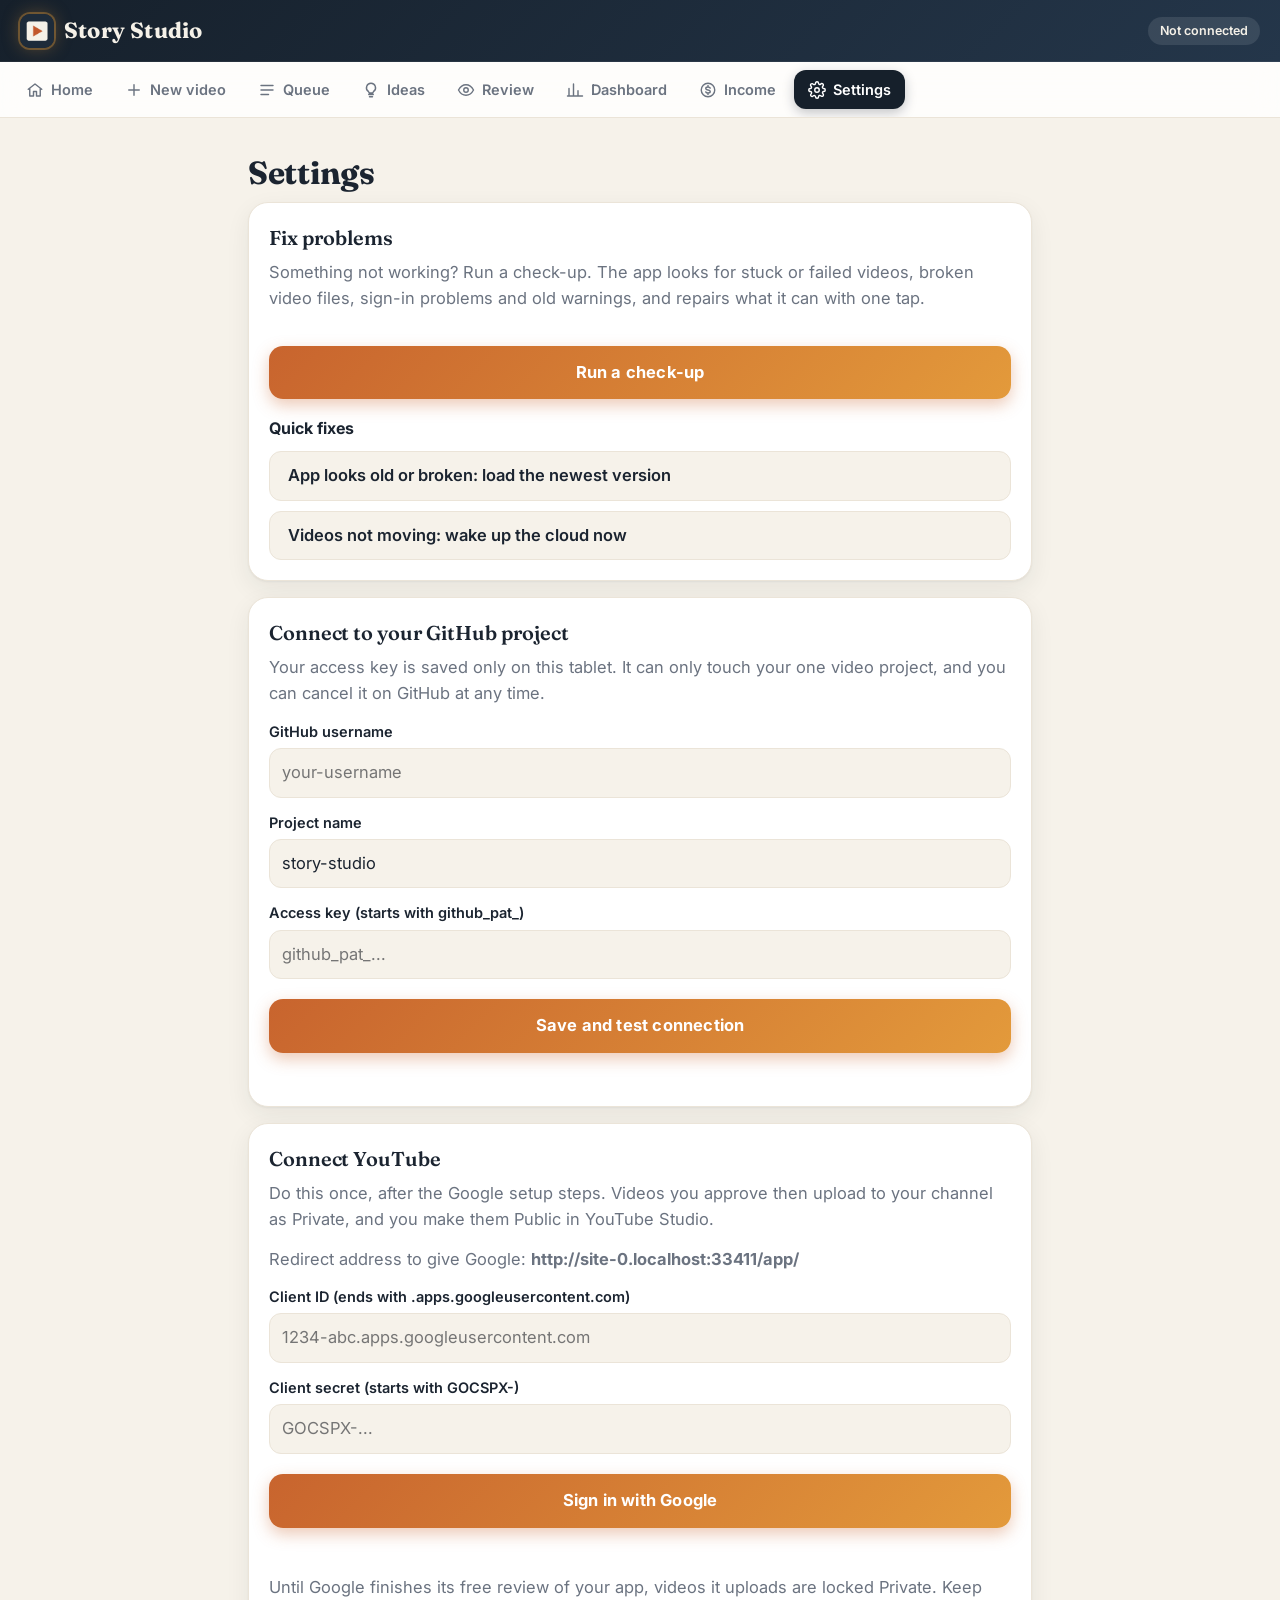
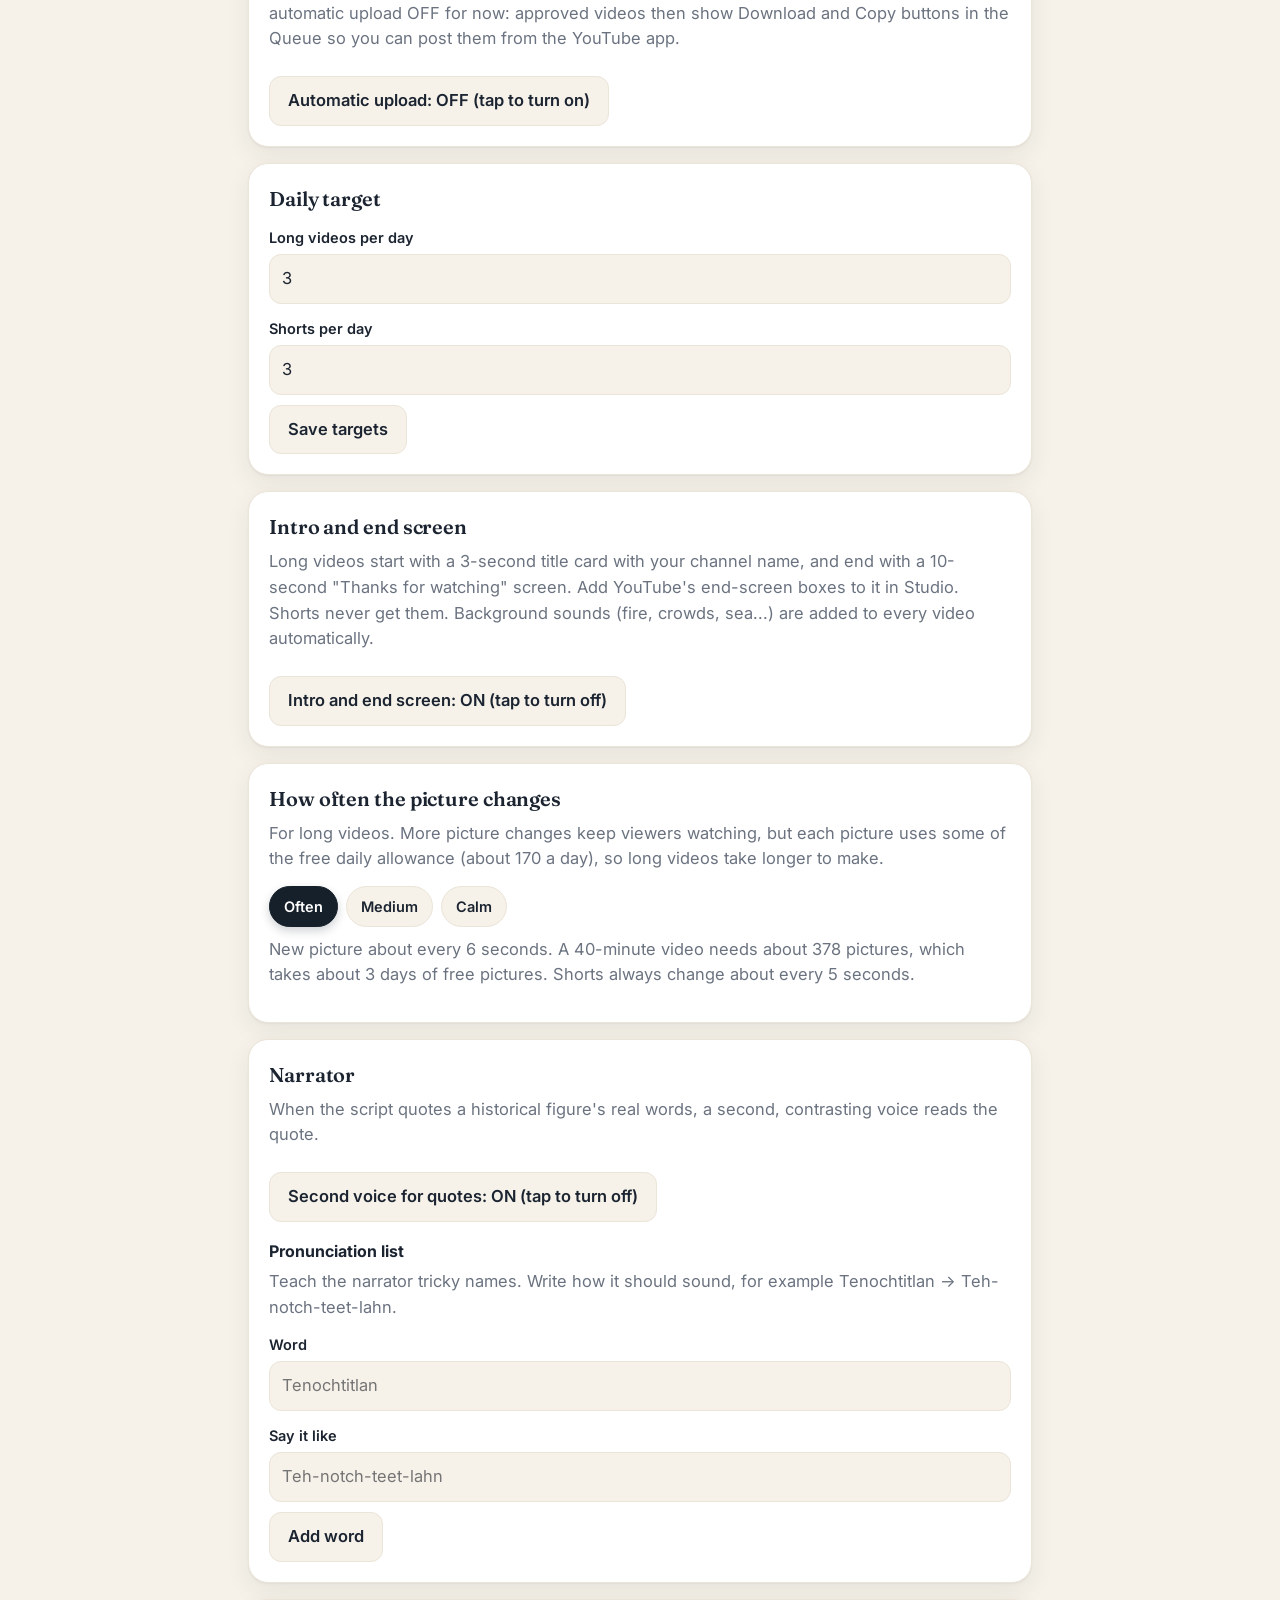
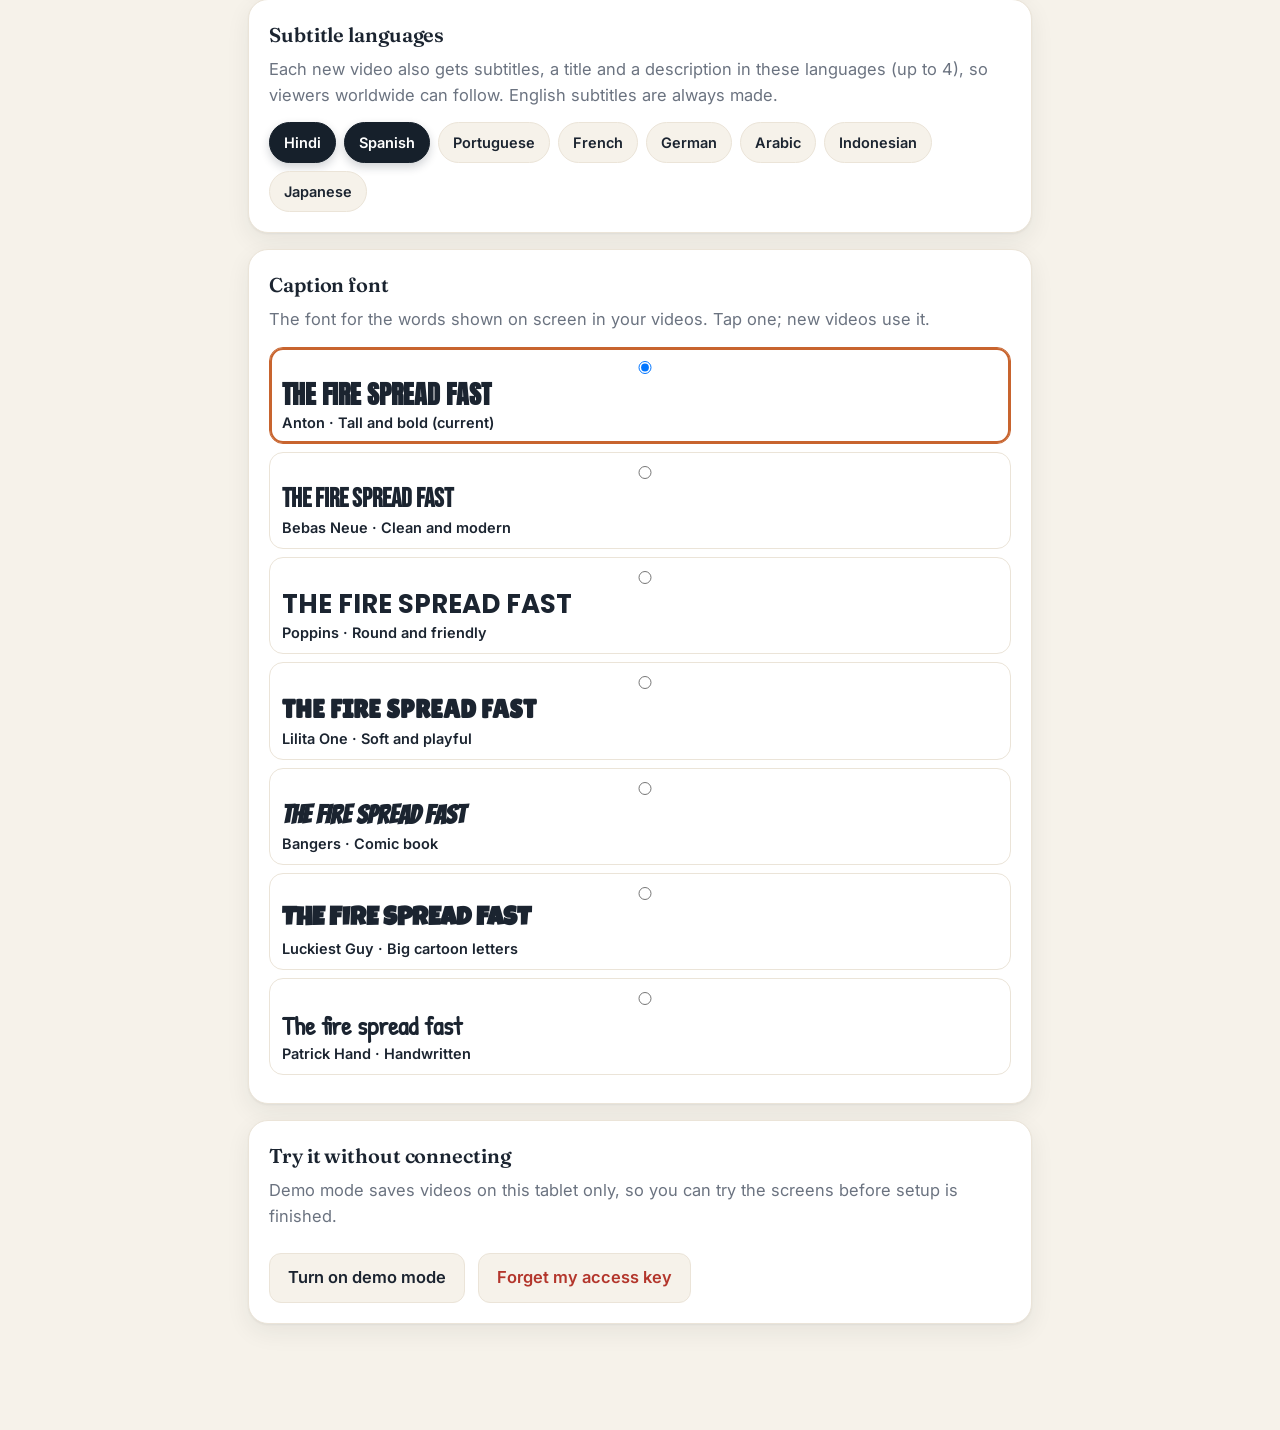
==== app/index.html @ a2a5e228 "Change the picture more often in long videos (about every 6 s by default) Co-Authored-By: Claude Opu" ====
<!doctype html>
<html lang="en">
<head>
<meta charset="utf-8">
<meta name="viewport" content="width=device-width, initial-scale=1, viewport-fit=cover">
<meta name="theme-color" content="#16202b">
<title>Story Studio</title>
<link rel="manifest" href="manifest.json">
<link rel="icon" href="icons/icon-192.png">
<link rel="apple-touch-icon" href="icons/icon-192.png">
<link rel="stylesheet" href="https://fonts.googleapis.com/css2?family=Fraunces:opsz,wght@9..144,600;9..144,700&family=Inter:wght@400;500;600;700&family=Anton&family=Bebas+Neue&family=Poppins:wght@700&family=Lilita+One&family=Bangers&family=Luckiest+Guy&family=Patrick+Hand&display=swap">
<link rel="stylesheet" href="styles.css">
</head>
<body>
<header class="top">
  <div class="brand"><img src="icons/icon-192.png" alt=""><span>Story Studio</span></div>
  <span id="conn" class="pill off">Not connected</span>
</header>

<nav class="tabs" id="tabs">
  <button data-tab="home" class="on"><svg viewBox="0 0 24 24" aria-hidden="true"><path d="M3 11l9-7 9 7M5 10v10h5v-6h4v6h5V10"/></svg><span>Home</span></button>
  <button data-tab="create"><svg viewBox="0 0 24 24" aria-hidden="true"><path d="M12 5v14M5 12h14"/></svg><span>New video</span></button>
  <button data-tab="queue"><svg viewBox="0 0 24 24" aria-hidden="true"><path d="M4 6h16M4 12h16M4 18h10"/></svg><span>Queue</span></button>
  <button data-tab="ideas"><svg viewBox="0 0 24 24" aria-hidden="true"><path d="M9 18h6M10 21h4M12 3a6 6 0 0 0-3.5 10.9c.6.5 1 1.2 1 2.1h5c0-.9.4-1.6 1-2.1A6 6 0 0 0 12 3z"/></svg><span>Ideas</span></button>
  <button data-tab="review"><svg viewBox="0 0 24 24" aria-hidden="true"><path d="M2 12s3.6-7 10-7 10 7 10 7-3.6 7-10 7S2 12 2 12z"/><circle cx="12" cy="12" r="3"/></svg><span>Review</span></button>
  <button data-tab="stats"><svg viewBox="0 0 24 24" aria-hidden="true"><path d="M4 20V10M10 20V4M16 20v-7M22 20H2"/></svg><span>Dashboard</span></button>
  <button data-tab="money"><svg viewBox="0 0 24 24" aria-hidden="true"><circle cx="12" cy="12" r="9"/><path d="M15 9.5c-.5-1-1.6-1.5-3-1.5-1.7 0-3 .8-3 2s1.3 1.7 3 2 3 .8 3 2-1.3 2-3 2c-1.4 0-2.5-.5-3-1.5M12 6v2M12 16v2"/></svg><span>Income</span></button>
  <button data-tab="settings"><svg viewBox="0 0 24 24" aria-hidden="true"><circle cx="12" cy="12" r="3"/><path d="M19.4 15a1.7 1.7 0 0 0 .3 1.8l.1.1a2 2 0 1 1-2.8 2.8l-.1-.1a1.7 1.7 0 0 0-1.8-.3 1.7 1.7 0 0 0-1 1.5V21a2 2 0 1 1-4 0v-.1a1.7 1.7 0 0 0-1.1-1.5 1.7 1.7 0 0 0-1.8.3l-.1.1a2 2 0 1 1-2.8-2.8l.1-.1a1.7 1.7 0 0 0 .3-1.8 1.7 1.7 0 0 0-1.5-1H3a2 2 0 1 1 0-4h.1a1.7 1.7 0 0 0 1.5-1.1 1.7 1.7 0 0 0-.3-1.8l-.1-.1a2 2 0 1 1 2.8-2.8l.1.1a1.7 1.7 0 0 0 1.8.3H9a1.7 1.7 0 0 0 1-1.5V3a2 2 0 1 1 4 0v.1a1.7 1.7 0 0 0 1 1.5 1.7 1.7 0 0 0 1.8-.3l.1-.1a2 2 0 1 1 2.8 2.8l-.1.1a1.7 1.7 0 0 0-.3 1.8V9a1.7 1.7 0 0 0 1.5 1H21a2 2 0 1 1 0 4h-.1a1.7 1.7 0 0 0-1.5 1z"/></svg><span>Settings</span></button>
</nav>

<main>
  <!-- NEW VIDEO -->
  <!-- HOME -->
  <section id="tab-home" class="tab on"><div id="homeView"></div></section>

  <section id="tab-create" class="tab">
    <h1>Plan a new video</h1>
    <div class="seg modeSeg" id="modeSeg">
      <button type="button" data-v="one" class="on">One video</button>
      <button type="button" data-v="week">Plan the week</button>
    </div>
    <div id="weekPlan" hidden>
      <p class="hint">Fill in topics for the coming days. Each video starts the day before its date, so it is ready on the day. Empty boxes are skipped.</p>
      <div class="card">
        <label>Long video length</label>
        <div class="chips" id="wkLen"></div>
        <p class="hint" style="margin-top:10px">Free pictures allow about 170 pictures a day. With pictures changing often, a 40-minute video takes about 2 to 3 days and a 10-minute one about half a day. Extra videos wait their turn.</p>
        <button type="button" id="wkFill">Fill empty boxes with ideas</button>
      </div>
      <div id="wkDays"></div>
      <button class="primary" type="button" id="wkSave">Save the week's plan</button>
      <p id="wkMsg" class="msg"></p>
      <datalist id="ideaTopics"></datalist>
    </div>
    <div id="onePlan">
    <p class="hint">Fill this in and tap <b>Start making it</b>. The cloud makes the video while you do other things.</p>
    <div class="card studio">
      <div class="pvwrap"><div id="pv" class="pv short" role="button" tabindex="0" aria-label="Preview. Tap to try another caption font">
        <div class="pvsun"></div><div class="pvhills"></div><div class="pvcap" id="pvCap"></div><div class="pvbadge" id="pvBadge"></div></div>
        <div class="meta" id="pvFont" style="text-align:center;margin-top:6px"></div></div>
      <div class="pvside">
        <h2>Live preview</h2>
        <p class="hint">Type a topic and see it in your caption font. Tap the picture to try another font.</p>
        <button type="button" id="diceBtn" class="dice"><svg viewBox="0 0 24 24" aria-hidden="true"><rect x="3" y="3" width="18" height="18" rx="4"/><circle cx="8" cy="8" r="1.4"/><circle cx="16" cy="8" r="1.4"/><circle cx="12" cy="12" r="1.4"/><circle cx="8" cy="16" r="1.4"/><circle cx="16" cy="16" r="1.4"/></svg>Surprise me</button>
        <div id="budget" class="budget"></div>
      </div>
    </div>
    <div class="presets"><span class="plabel">Presets</span><div class="chips" id="presetChips"></div></div>
    <form id="jobForm" class="card">
      <label>Format</label>
      <div class="seg" id="formatSeg">
        <button type="button" data-v="short" class="on">Short (vertical, up to 60s)</button>
        <button type="button" data-v="long">Long video (wide)</button>
      </div>

      <div id="kindBox">
      <label>Kind of Short</label>
      <div class="seg" id="kindSeg">
        <button type="button" data-v="story" class="on">Story</button>
        <button type="button" data-v="quiz">Quiz (viewers guess)</button>
      </div>
      </div>

      <label for="length">Length</label>
      <select id="length"></select>

      <label for="topic">Topic <span class="req">required</span></label>
      <input id="topic" required placeholder="e.g. The night the Library of Alexandria burned">

      <label for="theme">Theme or angle</label>
      <input id="theme" placeholder="e.g. mystery, forgotten hero, what if, turning point">

      <label for="tone">Tone</label>
      <select id="tone">
        <option>Fun and witty</option>
        <option>Curious and warm</option>
        <option>Dramatic and suspenseful</option>
        <option>Light and funny</option>
        <option>Calm and reflective</option>
        <option>Epic and inspiring</option>
      </select>

      <label for="audience">Target audience</label>
      <select id="audience">
        <option>General global audience</option>
        <option>Students (13 to 18)</option>
        <option>History fans who know the basics</option>
        <option>Curious adults new to history</option>
      </select>

      <label for="voice">Narrator voice</label>
      <select id="voice">
        <option value="en-US-male">Male, American</option>
        <option value="en-GB-male">Male, British</option>
        <option value="en-IN-male">Male, Indian English (experimental)</option>
      </select>

      <label for="series">Series <span class="req">optional</span></label>
      <input id="series" list="seriesList" placeholder="e.g. Fallen Empires (videos in a series link to each other)">
      <datalist id="seriesList"></datalist>
      <p class="hint" id="seriesHint" style="margin-top:6px"></p>
      <label for="notes">Extra notes</label>
      <textarea id="notes" rows="3" placeholder="Anything else: facts to include, things to avoid, a question to end on..."></textarea>

      <button class="primary" type="submit" id="submitBtn">Start making it</button>
      <button type="button" id="savePreset">Save these settings as a preset</button>
      <p id="formMsg" class="msg"></p>
    </form>
    </div>
  </section>

  <!-- QUEUE -->
  <section id="tab-queue" class="tab">
    <div class="row"><h1>Your queue</h1><button id="refreshQueue" class="ghost">Refresh</button></div>
    <div class="row qtop"><div class="seg qview" id="qView"><button type="button" data-v="list">List</button><button type="button" data-v="board">Board</button></div><span class="live"><i></i><span id="qLive">Live</span></span></div>
    <div id="dailyBar" class="daily"></div>
    <div id="qFilters" class="chips qf"></div>
    <div id="queueList"></div>
  </section>

  <!-- IDEAS -->
  <section id="tab-ideas" class="tab">
    <div class="row"><h1>Topic ideas</h1><button id="refreshIdeas" class="ghost">Refresh</button></div>
    <p class="hint">Fresh ideas arrive every morning, ranked by how likely viewers are to watch. Tap <b>Use this</b> to plan a video from one.</p>
    <div class="card">
      <label for="ideaFocus">Want ideas about something specific? (optional)</label>
      <input id="ideaFocus" placeholder="e.g. ancient India, inventions, the ocean, World War II">
      <button class="primary" id="askIdeas">Get fresh ideas</button>
      <p id="ideasMsg" class="msg"></p>
    </div>
    <div class="seg qview" id="ideaView" style="margin-bottom:14px"><button type="button" data-v="swipe">Swipe cards</button><button type="button" data-v="list">List</button></div>
    <div id="ideasList"></div>
  </section>

  <!-- SCRIPT VIEW -->
  <section id="tab-script" class="tab">
    <button id="backToQueue" class="ghost">&larr; Back to queue</button>
    <div id="scriptView"></div>
  </section>
  <!-- REVIEW -->
  <section id="tab-review" class="tab">
    <div class="row"><h1>Review</h1><button id="refreshReview" class="ghost">Refresh</button></div>
    <p class="hint">Finished videos wait here for you. Nothing goes to YouTube until you tap <b>Approve</b>.</p>
    <div id="reviewList"></div>
  </section>

  <!-- REVIEW ONE VIDEO -->
  <section id="tab-reviewone" class="tab">
    <button id="backToReview" class="ghost">&larr; Back to review list</button>
    <div id="reviewView"></div>
  </section>
  <section id="tab-stats" class="tab"><h1>Dashboard</h1><div id="statsView"><div class="card empty">Loading...</div></div></section>
  <section id="tab-money" class="tab"><h1>Income</h1>
    <div class="card">
      <h2>Money goals</h2>
      <p class="hint">Log the money you receive and watch the rings fill up. Saved only on this tablet, because your GitHub project is public.</p>
      <div class="rings" id="rings"></div>
      <div id="srcBar"></div>
      <h3 class="chartttl">I received money</h3>
      <div class="chips" id="mSrc"></div>
      <label for="mAmt">Amount in rupees</label>
      <input id="mAmt" type="number" inputmode="numeric" min="1" placeholder="500">
      <div class="chips" id="mQuick" style="margin-top:8px"><button type="button" class="cchip" data-a="100">₹100</button><button type="button" class="cchip" data-a="500">₹500</button><button type="button" class="cchip" data-a="1000">₹1,000</button><button type="button" class="cchip" data-a="5000">₹5,000</button></div>
      <label for="mNote">Note (optional)</label>
      <input id="mNote" placeholder="e.g. Amazon payout for October">
      <button class="primary" id="mAdd">Add to my earnings</button>
      <div id="mLog"></div>
      <details class="goals"><summary>Change my goals</summary>
        <label for="mGoalM">Monthly goal (₹)</label><input id="mGoalM" type="number" inputmode="numeric" min="1">
        <label for="mGoalB">Big goal (₹)</label><input id="mGoalB" type="number" inputmode="numeric" min="1">
        <button id="mGoalSave">Save goals</button></details>
    </div>
    <div class="card">
      <h2>Sponsor pitch email</h2>
      <p class="hint">Type a brand and the app writes a short, polite email with your latest numbers and media-kit link. You send it yourself from your email app.</p>
      <label for="spBrand">Brand name</label><input id="spBrand" placeholder="e.g. Penguin India">
      <label for="spWhy">Why they fit (optional)</label><input id="spWhy" placeholder="e.g. their history books for young readers">
      <button class="primary" id="spMake">Write the email</button>
      <textarea id="spText" rows="12" style="margin-top:12px" placeholder="Your email appears here. You can edit it."></textarea>
      <button id="spCopy">Copy email</button><a class="btnlink" id="spMail" href="#" hidden>Open in email app</a>
      <p id="spMsg" class="msg"></p>
    </div>
    <div class="card">
      <h2>Affiliate links</h2>
      <p class="hint">Links to products you trust (for example history books). Each new video gets up to 3 matching links in its description, with a short note saying they are affiliate links.</p>
      <div id="affList"></div>
      <label for="affName">Name shown in the description</label>
      <input id="affName" placeholder="Book: The Great Fire of London">
      <label for="affUrl">Link (starts with https://)</label>
      <input id="affUrl" autocomplete="off" autocapitalize="off" spellcheck="false" placeholder="https://amzn.to/...">
      <label for="affWords">Add to videos about (words, separated by commas)</label>
      <input id="affWords" placeholder="london, fire, 1666">
      <label class="check"><input type="checkbox" id="affAlways"> Add to every video</label>
      <button class="primary" id="affAdd">Add link</button>
      <p id="affMsg" class="msg"></p>
    </div>
    <div class="card">
      <h2>Media kit for sponsors</h2>
      <p class="hint">A one-page profile of your channel with your latest numbers, to send to brands. It updates itself every morning.</p>
      <label for="kitAbout">About your channel</label>
      <textarea id="kitAbout" rows="4" placeholder="Bars &amp; Brains tells the true stories behind history's biggest moments, in short, beautifully illustrated videos."></textarea>
      <label for="kitAudience">Who watches</label>
      <input id="kitAudience" placeholder="Curious learners, students and history fans worldwide">
      <label for="kitOffers">What you offer sponsors (one per line)</label>
      <textarea id="kitOffers" rows="4" placeholder="60-second sponsor mention in a long video&#10;Product link pinned in the description&#10;Dedicated Short"></textarea>
      <label for="kitRates">Rates (optional)</label>
      <input id="kitRates" placeholder="Rates on request">
      <label for="kitEmail">Business email</label>
      <input id="kitEmail" type="email" autocomplete="off" autocapitalize="off" placeholder="yourchannel.business@gmail.com">
      <p class="hint">Everything in this box is shown publicly on your media-kit page, including the email. A separate business email is safest.</p>
      <button class="primary" id="kitSave">Save media kit</button>
      <a class="btnlink" id="kitOpen" href="kit.html" target="_blank" rel="noopener">Open my media kit</a>
      <button id="kitCopy">Copy link</button>
      <p id="kitMsg" class="msg"></p>
    </div>
    <div class="card">
      <h2>Ways to earn</h2>
      <p><b>Affiliate programs (free to join):</b> Amazon Associates India (affiliate-program.amazon.in) works well for history books. You need 3 sales within 180 days of joining, or the account closes and you can join again later. Join only programs that never ask for a card. Tell me before you sign up and I'll walk you through it.</p>
      <p><b>Sponsors:</b> send brands your media kit link. When a video has a paid sponsor, tick <b>"Includes paid promotion"</b> in YouTube Studio for that video.</p>
      <p><b>Ads:</b> the Dashboard shows your progress to the Partner Program.</p>
    </div>
  </section>

  <!-- SETTINGS -->
  <section id="tab-settings" class="tab">
    <h1>Settings</h1>
    <div class="card" id="fixCard">
      <h2>Fix problems</h2>
      <p class="hint">Something not working? Run a check-up. The app looks for stuck or failed videos, broken video files, sign-in problems and old warnings, and repairs what it can with one tap.</p>
      <button class="primary" id="fixRun">Run a check-up</button>
      <div id="fixList"></div>
      <h3 class="chartttl" style="margin-top:18px">Quick fixes</h3>
      <button id="fixApp">App looks old or broken: load the newest version</button>
      <button id="fixNudge">Videos not moving: wake up the cloud now</button>
    </div>
    <div class="card">
      <h2>Connect to your GitHub project</h2>
      <p class="hint">Your access key is saved only on this tablet. It can only touch your one video project, and you can cancel it on GitHub at any time.</p>
      <label for="ghUser">GitHub username</label>
      <input id="ghUser" autocomplete="off" autocapitalize="off" spellcheck="false" placeholder="your-username">
      <label for="ghRepo">Project name</label>
      <input id="ghRepo" autocomplete="off" autocapitalize="off" spellcheck="false" value="story-studio">
      <label for="ghToken">Access key (starts with github_pat_)</label>
      <input id="ghToken" type="password" autocomplete="off" spellcheck="false" placeholder="github_pat_...">
      <button class="primary" id="saveConn">Save and test connection</button>
      <p id="connMsg" class="msg"></p>
    </div>
    <div class="card" id="ytCard">
      <h2>Connect YouTube</h2>
      <p class="hint">Do this once, after the Google setup steps. Videos you approve then upload to your channel as Private, and you make them Public in YouTube Studio.</p>
      <p class="hint">Redirect address to give Google: <b id="ytRedirect"></b></p>
      <label for="ytClientId">Client ID (ends with .apps.googleusercontent.com)</label>
      <input id="ytClientId" autocomplete="off" autocapitalize="off" spellcheck="false" placeholder="1234-abc.apps.googleusercontent.com">
      <label for="ytSecret">Client secret (starts with GOCSPX-)</label>
      <input id="ytSecret" type="password" autocomplete="off" spellcheck="false" placeholder="GOCSPX-...">
      <button class="primary" id="ytConnect">Sign in with Google</button>
      <p id="ytMsg" class="msg"></p>
      <p class="hint" style="margin-top:14px">Until Google finishes its free review of your app, videos it uploads are locked Private. Keep automatic upload OFF for now: approved videos then show Download and Copy buttons in the Queue so you can post them from the YouTube app.</p>
      <button id="ytAuto">Automatic upload: OFF</button>
    </div>
    <div class="card">
      <h2>Daily target</h2>
      <label for="tLong">Long videos per day</label>
      <input id="tLong" type="number" min="0" max="4" value="3">
      <label for="tShort">Shorts per day</label>
      <input id="tShort" type="number" min="0" max="8" value="3">
      <button id="saveTargets">Save targets</button>
    </div>
    <div class="card">
      <h2>Intro and end screen</h2>
      <p class="hint">Long videos start with a 3-second title card with your channel name, and end with a 10-second "Thanks for watching" screen. Add YouTube's end-screen boxes to it in Studio. Shorts never get them. Background sounds (fire, crowds, sea...) are added to every video automatically.</p>
      <button id="introBtn">Intro and end screen: ON</button>
    </div>
    <div class="card">
      <h2>How often the picture changes</h2>
      <p class="hint">For long videos. More picture changes keep viewers watching, but each picture uses some of the free daily allowance (about 170 a day), so long videos take longer to make.</p>
      <div class="chips" id="paceChips"></div>
      <p class="hint" id="paceNote" style="margin-top:10px"></p>
    </div>
    <div class="card">
      <h2>Narrator</h2>
      <p class="hint">When the script quotes a historical figure's real words, a second, contrasting voice reads the quote.</p>
      <button id="qvBtn">Second voice for quotes: ON</button>
      <h3 class="chartttl" style="margin-top:18px">Pronunciation list</h3>
      <p class="hint">Teach the narrator tricky names. Write how it should sound, for example Tenochtitlan → Teh-notch-teet-lahn.</p>
      <div id="pronList"></div>
      <label for="prWord">Word</label><input id="prWord" placeholder="Tenochtitlan" autocapitalize="off">
      <label for="prSay">Say it like</label><input id="prSay" placeholder="Teh-notch-teet-lahn" autocapitalize="off">
      <button id="prAdd">Add word</button>
    </div>
    <div class="card">
      <h2>Subtitle languages</h2>
      <p class="hint">Each new video also gets subtitles, a title and a description in these languages (up to 4), so viewers worldwide can follow. English subtitles are always made.</p>
      <div class="chips" id="subLangs"></div>
    </div>
    <div class="card">
      <h2>Caption font</h2>
      <p class="hint">The font for the words shown on screen in your videos. Tap one; new videos use it.</p>
      <div id="fontList"></div>
    </div>
    <div class="card">
      <h2>Try it without connecting</h2>
      <p class="hint">Demo mode saves videos on this tablet only, so you can try the screens before setup is finished.</p>
      <button id="demoBtn">Turn on demo mode</button>
      <button id="forgetBtn" class="danger">Forget my access key</button>
    </div>
  </section>
</main>

<div id="toast" class="toast" role="status"></div>
<script src="app.js"></script>
<script src="play.js"></script>
</body>
</html>
---- app/styles.css ----
:root {
  --bg: #f5f1e8; --card: #fffdf8; --ink: #1d2b3a; --muted: #5f6b76;
  --accent: #c2572b; --accent-ink: #fff; --line: #e3dccd; --ok: #2f7d4f; --warn: #b07a12; --bad: #b3362c;
}
@media (prefers-color-scheme: dark) {
  :root { --bg: #141b22; --card: #1d2731; --ink: #ece6da; --muted: #9aa6b1; --line: #2e3a46; --accent: #e07a4a; }
}
* { box-sizing: border-box; }
html, body { margin: 0; background: var(--bg); color: var(--ink); font: 17px/1.45 system-ui, -apple-system, "Segoe UI", Roboto, sans-serif; }
.top { display: flex; align-items: center; justify-content: space-between; padding: 12px 16px; background: #1d2b3a; color: #f5f1e8; }
.brand { display: flex; align-items: center; gap: 10px; font-weight: 700; font-size: 19px; }
.brand img { width: 32px; height: 32px; border-radius: 8px; }
.pill { font-size: 13px; padding: 4px 10px; border-radius: 99px; background: #3a4a5a; }
.pill.ok { background: var(--ok); } .pill.demo { background: var(--warn); }
.tabs { display: flex; gap: 6px; overflow-x: auto; padding: 10px 16px; background: var(--card); border-bottom: 1px solid var(--line); position: sticky; top: 0; z-index: 5; }
.tabs button { flex: none; border: 1px solid var(--line); background: transparent; color: var(--ink); border-radius: 99px; padding: 8px 16px; font-size: 15px; }
.tabs button.on { background: var(--ink); color: var(--bg); border-color: var(--ink); }
main { max-width: 760px; margin: 0 auto; padding: 8px 16px 80px; }
h1 { font-size: 26px; margin: 18px 0 4px; } h2 { font-size: 19px; margin: 0 0 6px; }
.hint { color: var(--muted); margin: 0 0 14px; }
.tab { display: none; } .tab.on { display: block; }
.card { background: var(--card); border: 1px solid var(--line); border-radius: 16px; padding: 18px; margin-bottom: 16px; }
.soon { color: var(--muted); }
label { display: block; font-weight: 600; margin: 14px 0 6px; }
.req { font-weight: 400; color: var(--accent); font-size: 13px; }
input, select, textarea { width: 100%; font: inherit; padding: 12px; border-radius: 10px; border: 1px solid var(--line); background: var(--bg); color: var(--ink); }
button { font: inherit; padding: 12px 18px; border-radius: 12px; border: 1px solid var(--line); background: var(--bg); color: var(--ink); cursor: pointer; margin: 10px 8px 0 0; }
button.primary { background: var(--accent); color: var(--accent-ink); border: none; font-weight: 700; width: 100%; margin-top: 20px; padding: 15px; }
button.ghost { margin: 0; } button.danger { color: var(--bad); }
button:disabled { opacity: .6; }
.seg { display: flex; gap: 8px; } .seg button { flex: 1; margin: 0; } .seg button.on { background: var(--ink); color: var(--bg); border-color: var(--ink); }
.row { display: flex; align-items: center; justify-content: space-between; gap: 12px; }
.msg { min-height: 1.4em; margin: 10px 0 0; } .msg.ok { color: var(--ok); } .msg.bad { color: var(--bad); }
.job { display: flex; justify-content: space-between; gap: 12px; align-items: flex-start; }
.job h3 { margin: 0 0 4px; font-size: 17px; } .job .meta { color: var(--muted); font-size: 14px; }
.status { flex: none; font-size: 13px; font-weight: 700; padding: 4px 10px; border-radius: 99px; background: var(--line); }
.status.ready { background: var(--ok); color: #fff; } .status.failed { background: var(--bad); color: #fff; } .status.working { background: var(--warn); color: #fff; }
.daily { display: flex; gap: 16px; flex-wrap: wrap; } .daily div { flex: 1; min-width: 140px; } .daily b { font-size: 24px; display: block; }
.toast { position: fixed; left: 50%; bottom: 24px; transform: translateX(-50%); background: var(--ink); color: var(--bg); padding: 12px 20px; border-radius: 12px; opacity: 0; transition: opacity .2s; pointer-events: none; max-width: 90vw; }
.toast.show { opacity: 1; }
.empty { text-align: center; color: var(--muted); padding: 30px 10px; }
.job.tap { cursor: pointer; } .job.tap:active { background: var(--line); }
.status.scripted { background: #2d6a8a; color: #fff; }
.idea h3 { margin: 0 0 4px; font-size: 17px; } .idea p { margin: 6px 0; }
.idea .meta, .scene .meta { color: var(--muted); font-size: 14px; }
.score { float: right; font-weight: 800; font-size: 20px; color: var(--accent); margin-left: 12px; }
.kind { display: inline-block; font-size: 12px; font-weight: 700; text-transform: uppercase; letter-spacing: .04em; padding: 2px 8px; border-radius: 99px; background: var(--line); margin-right: 6px; }
.scene { border-top: 1px solid var(--line); padding: 12px 0; } .scene:first-of-type { border-top: none; }
.scene .n { font-weight: 800; color: var(--accent); margin-right: 6px; }
.fact { padding: 10px 12px; border-radius: 10px; margin: 8px 0; border-left: 5px solid var(--warn); background: var(--bg); }
.fact.wrong { border-left-color: var(--bad); } .fact b { display: block; }
.flagnote { color: var(--warn); font-weight: 700; } .okline { color: var(--ok); font-weight: 700; }
.hookline { font-size: 19px; font-weight: 700; margin: 6px 0 0; }
a { color: var(--accent); }
.job .meta.flagnote { color: var(--warn); } .job .meta.okline { color: var(--ok); }
.player { width: 100%; border-radius: 12px; background: #000; display: block; } .player.tall { max-height: 70vh; width: auto; max-width: 100%; margin: 0 auto; aspect-ratio: 9 / 16; }
.thumb { width: 100%; border-radius: 12px; display: block; aspect-ratio: 16 / 9; object-fit: cover; background: var(--line); }
.ytitle { font-size: 19px; font-weight: 700; margin: 0; }
.desc { white-space: pre-wrap; font-size: 15px; background: var(--bg); border-radius: 10px; padding: 12px; max-height: 340px; overflow-y: auto; }
.tags .kind { margin: 0 6px 6px 0; text-transform: none; letter-spacing: 0; }
.chip { margin: 0 6px 6px 0; padding: 8px 12px; font-size: 14px; border-radius: 99px; text-align: left; }
label.check { display: flex; gap: 10px; align-items: center; font-weight: 600; margin: 12px 0; }
label.check input { width: auto; transform: scale(1.3); }
.sub { border-top: 1px solid var(--line); margin-top: 16px; padding-top: 6px; }
button.danger-bg { background: var(--bad); }

.chapter { margin: 18px 0 6px; font-size: 1rem; color: var(--accent, #c2572b); }
.fontpick { display: block; border: 1px solid var(--line); border-radius: 12px; padding: 10px 12px; margin: 8px 0; cursor: pointer; }
.fontpick.on { border-color: var(--accent); box-shadow: 0 0 0 2px var(--accent) inset; }
.fontpick input { margin-right: 8px; }
.fontsample { font-size: 26px; display: inline-block; line-height: 1.2; }
.fontpick .meta { display: block; margin-top: 2px; }
.ytrow { display: flex; align-items: center; justify-content: space-between; gap: 8px; margin: 8px 0; } .ytrow button { width: auto; margin: 0; padding: 6px 14px; }
.posthelp { margin-top: 8px; } .posthelp button, .btnlink { margin: 8px 8px 0 0; padding: 8px 14px; } .btnlink { display: inline-block; border-radius: 12px; border: 1px solid var(--line); color: var(--ink); text-decoration: none; }
.tiles { display: grid; grid-template-columns: repeat(auto-fit, minmax(120px, 1fr)); gap: 10px; margin-bottom: 14px; }
.tile { background: var(--card); border: 1px solid var(--line); border-radius: 14px; padding: 12px 14px; }
.tiles.in .tile { background: var(--bg); }
.tile b { display: block; font-size: 26px; line-height: 1.15; } .tile span { color: var(--muted); font-size: 14px; }
.meter { margin: 12px 0; } .mrow { display: flex; justify-content: space-between; gap: 8px; font-size: 15px; }
.mbar { height: 10px; border-radius: 99px; background: var(--line); overflow: hidden; margin-top: 5px; } .mbar i { display: block; height: 100%; background: var(--accent); border-radius: 99px; }
.chartttl { margin: 16px 0 6px; font-size: 16px; }
.chartwrap { position: relative; } .vchart { width: 100%; height: auto; display: block; }
.vchart path { fill: var(--accent); } .vchart .cb.on path { opacity: .75; } .vchart .base { stroke: var(--line); stroke-width: 1; }
.vchart .ax { fill: var(--muted); font-size: 11px; }
.ctip { position: absolute; top: -6px; width: 180px; background: var(--ink); color: var(--bg); font-size: 13px; padding: 6px 8px; border-radius: 8px; pointer-events: none; text-align: center; }
.stable { border-collapse: collapse; margin-top: 6px; } .stable td { padding: 2px 10px 2px 0; }
.vrow { display: flex; gap: 10px; padding: 10px 0; border-top: 1px solid var(--line); color: var(--ink); text-decoration: none; }
.vrow img { width: 112px; height: 63px; object-fit: cover; border-radius: 8px; flex: none; } .vt { font-weight: 700; font-size: 15px; }
.affrow { display: flex; justify-content: space-between; align-items: center; gap: 10px; padding: 10px 0; border-top: 1px solid var(--line); } .affrow .meta { word-break: break-all; } .affrow button { margin: 0; flex: none; }

/* ===== Refined look (lantern theme) ===== */
:root {
  --bg: #f6f2ea; --card: #ffffff; --ink: #1b2430; --muted: #6b7380; --line: #ebe4d8;
  --accent: #c8642e; --accent-2: #e39a3b; --navy: #16202b; --navy-2: #24364a;
  --shadow: 0 1px 2px rgba(27,36,48,.05), 0 8px 24px rgba(27,36,48,.07);
  --display: "Fraunces", Georgia, serif;
}
@media (prefers-color-scheme: dark) {
  :root { --bg: #0f151c; --card: #18212b; --ink: #ede7dc; --muted: #9aa5b1; --line: #26313d; --accent: #e8834a; --accent-2: #f0b25a;
    --shadow: 0 1px 2px rgba(0,0,0,.3), 0 8px 24px rgba(0,0,0,.25); }
}
html, body { font-family: "Inter", system-ui, -apple-system, "Segoe UI", Roboto, sans-serif; font-size: 16.5px; -webkit-font-smoothing: antialiased; }
body { background: radial-gradient(1200px 400px at 50% -200px, rgba(227,154,59,.10), transparent 70%), var(--bg); background-attachment: fixed; }
.top { background: linear-gradient(135deg, var(--navy) 0%, var(--navy-2) 100%); padding: 14px 20px; box-shadow: inset 0 -1px 0 rgba(255,255,255,.06); }
.brand { font-family: var(--display); font-size: 22px; letter-spacing: .2px; }
.brand img { width: 34px; height: 34px; border-radius: 10px; box-shadow: 0 0 0 2px rgba(227,154,59,.35), 0 0 18px rgba(227,154,59,.35); }
.pill { background: rgba(255,255,255,.1); font-weight: 600; font-size: 12.5px; padding: 5px 12px; }
.pill.ok { background: rgba(47,125,79,.9); }
.tabs { gap: 4px; padding: 8px 12px; background: color-mix(in srgb, var(--card) 82%, transparent); backdrop-filter: blur(14px); -webkit-backdrop-filter: blur(14px); border-bottom: 1px solid var(--line); scrollbar-width: none; }
.tabs::-webkit-scrollbar { display: none; }
.tabs button { display: flex; align-items: center; gap: 7px; border: none; border-radius: 12px; padding: 9px 14px; font-weight: 600; font-size: 14.5px; color: var(--muted); margin: 0; transition: background .15s, color .15s; }
.tabs button svg { width: 18px; height: 18px; fill: none; stroke: currentColor; stroke-width: 1.9; stroke-linecap: round; stroke-linejoin: round; }
.tabs button.on { background: var(--navy); color: #fff; border: none; box-shadow: 0 4px 12px rgba(22,32,43,.25); }
@media (prefers-color-scheme: dark) { .tabs button.on { background: var(--accent); } }
main { max-width: 820px; padding: 10px 18px 90px; }
h1 { font-family: var(--display); font-weight: 700; font-size: 32px; letter-spacing: -.3px; margin: 22px 0 6px; }
h2 { font-family: var(--display); font-weight: 600; font-size: 20px; letter-spacing: -.1px; margin: 0 0 8px; }
.hint { line-height: 1.55; }
.tab.on { animation: rise .28s ease-out; }
@keyframes rise { from { opacity: 0; transform: translateY(6px); } to { opacity: 1; transform: none; } }
@media (prefers-reduced-motion: reduce) { .tab.on { animation: none; } }
.card { border: 1px solid var(--line); border-radius: 20px; padding: 20px; box-shadow: var(--shadow); }
input, select, textarea { border-radius: 12px; border: 1px solid var(--line); background: var(--bg); transition: border-color .15s, box-shadow .15s; }
input:focus, select:focus, textarea:focus { outline: none; border-color: var(--accent); box-shadow: 0 0 0 3px color-mix(in srgb, var(--accent) 22%, transparent); }
label { font-size: 14.5px; color: var(--ink); }
button { border-radius: 12px; font-weight: 600; transition: transform .08s, box-shadow .15s, background .15s; }
button:active { transform: scale(.98); }
button.primary { background: linear-gradient(135deg, var(--accent) 0%, var(--accent-2) 100%); border-radius: 14px; box-shadow: 0 6px 16px color-mix(in srgb, var(--accent) 35%, transparent); letter-spacing: .2px; }
.seg { background: var(--bg); padding: 4px; border-radius: 14px; border: 1px solid var(--line); gap: 4px; }
.seg button { border: none; background: transparent; border-radius: 10px; }
.seg button.on { background: var(--card); color: var(--ink); box-shadow: var(--shadow); }
.status { font-size: 12px; letter-spacing: .2px; padding: 5px 11px; background: var(--bg); color: var(--muted); border: 1px solid var(--line); }
.status.ready { background: color-mix(in srgb, var(--ok) 14%, var(--card)); color: var(--ok); border-color: color-mix(in srgb, var(--ok) 30%, transparent); }
.status.failed { background: color-mix(in srgb, var(--bad) 12%, var(--card)); color: var(--bad); border-color: color-mix(in srgb, var(--bad) 30%, transparent); }
.status.working { background: color-mix(in srgb, var(--warn) 14%, var(--card)); color: var(--warn); border-color: color-mix(in srgb, var(--warn) 30%, transparent); }
.status.scripted { background: color-mix(in srgb, #2d6a8a 14%, var(--card)); color: #2d6a8a; border-color: color-mix(in srgb, #2d6a8a 30%, transparent); }
@media (prefers-color-scheme: dark) { .status.scripted { color: #7fb7d6; } }
.job.tap { transition: transform .12s, box-shadow .12s; } .job.tap:hover { transform: translateY(-1px); box-shadow: 0 2px 4px rgba(27,36,48,.06), 0 14px 30px rgba(27,36,48,.10); }
.job.tap:active { background: var(--card); transform: scale(.995); }
.daily { gap: 12px; } .daily div { background: var(--card); border: 1px solid var(--line); border-radius: 16px; padding: 14px 16px; box-shadow: var(--shadow); color: var(--muted); font-size: 14px; }
.daily b { font-family: var(--display); color: var(--ink); font-size: 28px; }
.toast { border-radius: 14px; box-shadow: 0 10px 30px rgba(0,0,0,.25); font-weight: 600; }
.tile { border-radius: 16px; box-shadow: var(--shadow); padding: 14px 16px; }
.tiles.in .tile { box-shadow: none; }
.tile b { font-family: var(--display); font-weight: 700; font-size: 30px; letter-spacing: -.3px; }
.mbar { height: 8px; } .mbar i { background: linear-gradient(90deg, var(--accent), var(--accent-2)); }

.dhero { position: relative; overflow: hidden; border-radius: 24px; padding: 24px 22px; margin: 6px 0 16px; color: #f6f2ea;
  background: radial-gradient(500px 220px at 85% 0%, rgba(227,154,59,.35), transparent 70%), linear-gradient(135deg, var(--navy), var(--navy-2)); box-shadow: 0 14px 34px rgba(22,32,43,.28); }
.dhero .k { text-transform: uppercase; letter-spacing: .14em; font-size: 11.5px; opacity: .75; }
.dhero h2 { color: #fff; font-size: 26px; margin: 4px 0 14px; }
.dhero .big { font-family: var(--display); font-size: 54px; font-weight: 700; line-height: 1; letter-spacing: -1px; }
.dhero .lbl { opacity: .8; font-size: 14px; margin-top: 4px; }
.dhero .next { margin-top: 16px; background: rgba(255,255,255,.08); border: 1px solid rgba(255,255,255,.12); border-radius: 14px; padding: 10px 12px; font-size: 14px; }
.dhero .next .mbar { background: rgba(255,255,255,.15); margin-top: 8px; }
.vrow { border-radius: 12px; transition: background .12s; } .vrow:hover { background: var(--bg); }
.fontpick { border-radius: 14px; }
.kind { background: var(--bg); border: 1px solid var(--line); }

.chips { display: flex; flex-wrap: wrap; gap: 8px; }
.cchip { margin: 0; padding: 9px 14px; border-radius: 99px; border: 1px solid var(--line); background: var(--bg); color: var(--ink); font-weight: 600; font-size: 14.5px; }
.cchip.on { background: var(--navy); color: #fff; border-color: var(--navy); box-shadow: 0 4px 10px rgba(22,32,43,.2); }
@media (prefers-color-scheme: dark) { .cchip.on { background: var(--accent); border-color: var(--accent); } }
.cchip .cnt { opacity: .6; font-weight: 500; margin-left: 2px; }
.qf { margin: 0 0 14px; }
.jmain { min-width: 0; flex: 1; }
.steps { display: flex; gap: 4px; margin-bottom: 8px; }
.steps span { flex: 1; font-size: 11px; font-weight: 600; letter-spacing: .03em; color: var(--muted); padding-top: 6px; border-top: 3px solid var(--line); }
.steps span.done { border-top-color: var(--ok); color: var(--ok); }
.steps span.now { border-top-color: var(--accent); color: var(--accent); }
.today { border-radius: 22px; padding: 18px 20px; margin: 4px 0 14px; color: #f6f2ea; background: radial-gradient(420px 180px at 90% 0%, rgba(227,154,59,.32), transparent 70%), linear-gradient(135deg, var(--navy), var(--navy-2)); box-shadow: 0 12px 30px rgba(22,32,43,.25); }
.today:empty { display: none; }
.today .k { text-transform: uppercase; letter-spacing: .14em; font-size: 11.5px; opacity: .75; }
.today .tline { font-family: var(--display); font-size: 22px; margin: 4px 0 2px; } .today .tline b { color: #f0b25a; }
.today .tmut { opacity: .7; font-size: 14px; }
.today .tnum { display: flex; flex-wrap: wrap; gap: 6px 14px; margin-top: 10px; padding-top: 10px; border-top: 1px solid rgba(255,255,255,.12); font-weight: 600; font-size: 14.5px; align-items: baseline; }
.daily { margin-bottom: 14px; }

.modeSeg { margin: 6px 0 16px; max-width: 420px; }
.presets { display: flex; align-items: center; gap: 10px; margin: 0 0 14px; flex-wrap: wrap; } .plabel { font-weight: 600; font-size: 14px; color: var(--muted); }
.wkday h2 { font-size: 18px; }
.slot { display: flex; align-items: center; gap: 10px; margin: 8px 0; } .slot .kind { flex: none; width: 58px; text-align: center; margin: 0; }
.slot.done span:last-child { color: var(--ok); font-weight: 600; }

.thumbs { display: grid; grid-template-columns: repeat(auto-fit, minmax(200px, 1fr)); gap: 10px; }
.thpick { margin: 0; padding: 0; border: 3px solid transparent; border-radius: 14px; overflow: hidden; background: none; }
.thpick img { display: block; width: 100%; aspect-ratio: 16 / 9; object-fit: cover; }
.thpick.on { border-color: var(--accent); box-shadow: 0 6px 16px color-mix(in srgb, var(--accent) 35%, transparent); }
.scorebig { float: right; font-size: 28px; color: var(--accent); }

.report .rhead { display: flex; justify-content: space-between; align-items: center; margin-bottom: 10px; } .report .k { text-transform: uppercase; letter-spacing: .12em; font-size: 11.5px; color: var(--muted); }
.grade { width: 58px; height: 58px; border-radius: 50%; display: grid; place-items: center; font-family: var(--display); font-weight: 700; font-size: 30px; color: #fff; }
.grade.gA { background: var(--ok); } .grade.gB { background: #2d6a8a; } .grade.gC { background: var(--warn); } .grade.gD { background: var(--bad); }
.tips { margin: 0; padding-left: 20px; } .tips li { margin: 6px 0; line-height: 1.5; }
.toprow { display: flex; align-items: center; gap: 12px; padding: 10px 0; border-top: 1px solid var(--line); color: var(--ink); text-decoration: none; flex-wrap: wrap; }
.toprow .rank { width: 30px; height: 30px; border-radius: 50%; background: var(--bg); border: 1px solid var(--line); display: grid; place-items: center; font-weight: 700; flex: none; }
.toprow .tt { font-weight: 600; flex: 1; min-width: 160px; }
.bigline { font-family: var(--display); font-size: 24px; margin: 0; }

.annstrip { display: flex; gap: 10px; overflow-x: auto; padding-bottom: 6px; scroll-snap-type: x mandatory; }
.ann { flex: none; width: 150px; scroll-snap-align: start; margin: 0; text-align: left; display: flex; flex-direction: column; gap: 2px; background: var(--bg); border: 1px solid var(--line); border-radius: 16px; padding: 12px; }
.ann .ad { font-family: var(--display); font-size: 30px; line-height: 1; color: var(--accent); } .ann .am { font-size: 12px; text-transform: uppercase; letter-spacing: .08em; color: var(--muted); }
.ann .at { font-weight: 600; font-size: 14px; margin-top: 6px; } .ann .ay { font-size: 12px; color: var(--ok); font-weight: 700; }

/* ===== Interactive pages ===== */
/* rings */
.rings { display: flex; justify-content: space-around; flex-wrap: wrap; gap: 14px; margin: 10px 0 4px; }
.ring { position: relative; width: 120px; text-align: center; }
.ring svg { width: 104px; height: 104px; transform: rotate(-90deg); display: block; margin: 0 auto; }
.ring circle { fill: none; stroke-width: 9; } .ring .rbg { stroke: var(--line); }
.ring .rfg { stroke-linecap: round; transition: stroke-dashoffset 1s cubic-bezier(.2,.8,.2,1); animation: ringin 1.1s cubic-bezier(.2,.8,.2,1); }
@keyframes ringin { from { stroke-dashoffset: 214; } }
.ring .rtxt { position: absolute; top: 0; left: 0; right: 0; height: 104px; display: grid; place-items: center; }
.ring .rtxt b { font-family: var(--display); font-size: 21px; letter-spacing: -.3px; }
.ring .rlbl { font-size: 13px; color: var(--muted); margin-top: 6px; line-height: 1.35; }
/* home */
.hhero { position: relative; overflow: hidden; border-radius: 26px; padding: 22px 22px 20px; margin: 14px 0 16px; color: #f6f2ea;
  background: radial-gradient(520px 240px at 90% -10%, rgba(240,178,90,.45), transparent 70%), radial-gradient(300px 200px at 0% 120%, rgba(200,100,46,.35), transparent 70%), linear-gradient(135deg, var(--navy), var(--navy-2));
  box-shadow: 0 16px 36px rgba(22,32,43,.3); }
.hhero h1 { color: #fff; margin: 2px 0 14px; font-size: 34px; }
.hk { text-transform: uppercase; letter-spacing: .14em; font-size: 11.5px; opacity: .75; }
.hrow { display: flex; gap: 12px; flex-wrap: wrap; }
.flame, .hsubs { display: flex; align-items: center; gap: 8px; background: rgba(255,255,255,.08); border: 1px solid rgba(255,255,255,.12); border-radius: 16px; padding: 10px 14px; }
.flame svg { width: 28px; height: 28px; fill: rgba(255,255,255,.25); }
.flame.lit svg { fill: #f0b25a; filter: drop-shadow(0 0 8px rgba(240,178,90,.8)); animation: flick 1.6s ease-in-out infinite; }
@keyframes flick { 50% { transform: scale(1.08) rotate(-3deg); } }
.flame b, .hsubs b { font-family: var(--display); font-size: 28px; line-height: 1; } .flame span, .hsubs span { font-size: 13px; opacity: .8; }
.hnote { margin-top: 12px; font-size: 14px; color: #f0b25a; font-weight: 600; }
.hsince { display: flex; flex-wrap: wrap; gap: 6px 14px; margin-top: 14px; padding-top: 12px; border-top: 1px solid rgba(255,255,255,.12); font-weight: 600; font-size: 14.5px; }
.hsince .tmut { opacity: .7; font-weight: 400; }
.hacts { display: flex; gap: 8px; flex-wrap: wrap; justify-content: center; margin-top: 12px; }
.ntiles { display: grid; grid-template-columns: repeat(4, 1fr); gap: 10px; margin-bottom: 16px; }
@media (max-width: 520px) { .ntiles { grid-template-columns: repeat(2, 1fr); } }
.ntile { margin: 0; text-align: left; background: var(--card); border: 1px solid var(--line); border-radius: 18px; padding: 14px; box-shadow: var(--shadow); display: flex; flex-direction: column; }
.ntile b { font-family: var(--display); font-size: 32px; line-height: 1.1; } .ntile span { color: var(--muted); font-size: 13.5px; font-weight: 500; }
.ntile.hot { border-color: color-mix(in srgb, var(--accent) 50%, transparent); background: color-mix(in srgb, var(--accent) 9%, var(--card)); } .ntile.hot b { color: var(--accent); }
.ntile.bad b { color: var(--bad); }
.week { display: grid; grid-template-columns: repeat(7, 1fr); gap: 6px; margin-top: 6px; }
.wday { margin: 0; padding: 10px 2px; display: flex; flex-direction: column; align-items: center; gap: 3px; border-radius: 14px; background: var(--bg); border: 1px solid var(--line); }
.wday .wd { font-size: 11px; text-transform: uppercase; letter-spacing: .06em; color: var(--muted); } .wday .wn { font-family: var(--display); font-size: 20px; }
.wday.past { opacity: .6; } .wday.now { border-color: var(--accent); box-shadow: 0 0 0 2px color-mix(in srgb, var(--accent) 30%, transparent); }
.wday.full { background: color-mix(in srgb, var(--ok) 12%, var(--card)); }
.wdots { display: flex; flex-wrap: wrap; justify-content: center; gap: 2px; min-height: 8px; max-width: 44px; }
.wdots i, .dotL, .dotS, .dotW, .dotM { display: inline-block; width: 7px; height: 7px; border-radius: 50%; }
.wdots i.L, .dotL { background: var(--accent); } .wdots i.S, .dotS { background: var(--ok); }
.ghostlink { background: none; border: none; color: var(--accent); padding: 8px 0 0; margin: 4px 0 0; font-weight: 700; }
.badges { display: grid; grid-template-columns: repeat(auto-fill, minmax(118px, 1fr)); gap: 10px; margin-top: 8px; }
.badge { text-align: center; padding: 12px 8px; border-radius: 16px; border: 1px dashed var(--line); opacity: .55; display: flex; flex-direction: column; align-items: center; gap: 4px; }
.badge .bic { width: 46px; height: 46px; border-radius: 50%; display: grid; place-items: center; background: var(--line); font-family: var(--display); font-weight: 700; font-size: 18px; }
.badge b { font-size: 13px; line-height: 1.3; } .badge .meta { font-size: 12px; color: var(--muted); }
.badge.got { opacity: 1; border-style: solid; background: color-mix(in srgb, var(--accent-2) 8%, var(--card)); }
.badge.got .bic { background: linear-gradient(135deg, var(--accent), var(--accent-2)); color: #fff; box-shadow: 0 4px 12px color-mix(in srgb, var(--accent) 40%, transparent); }
.shortcuts { display: flex; gap: 8px; flex-wrap: wrap; } .shortcuts button { flex: 1; margin: 0; min-width: 120px; }
/* new video studio */
.studio { display: grid; grid-template-columns: minmax(150px, 230px) 1fr; gap: 20px; align-items: center; }
@media (max-width: 560px) { .studio { grid-template-columns: 1fr; } }
.pv { position: relative; overflow: hidden; border-radius: 16px; cursor: pointer; margin: 0 auto; box-shadow: 0 10px 24px rgba(0,0,0,.25);
  background: radial-gradient(circle at 70% 25%, var(--a1, #f0b25a) 0 12%, transparent 13%), linear-gradient(180deg, var(--a1, #e9c27a) 0%, var(--a2, #9a5b34) 55%, var(--a3, #2a2f3d) 100%); transition: background .5s; }
.pv.short { aspect-ratio: 9 / 16; width: 100%; max-width: 200px; } .pv.long { aspect-ratio: 16 / 9; width: 100%; }
.pvsun { position: absolute; inset: 0; background: radial-gradient(circle at 70% 25%, rgba(255,240,200,.55), transparent 35%); }
.pvhills { position: absolute; left: -10%; right: -10%; bottom: 0; height: 45%; background: radial-gradient(120% 90% at 30% 100%, var(--a3, #2a2f3d) 60%, transparent 61%), radial-gradient(90% 70% at 85% 100%, color-mix(in srgb, var(--a3, #2a2f3d) 80%, #000) 60%, transparent 61%); }
.pv::after { content: ""; position: absolute; inset: 0; box-shadow: inset 0 0 50px rgba(0,0,0,.45); }
.pvcap { position: absolute; left: 8%; right: 8%; top: 58%; transform: translateY(-50%); text-align: center; color: #fff; font-size: 19px; line-height: 1.12; z-index: 1;
  text-shadow: 0 0 2px #000, 0 2px 0 #000, 2px 0 0 #000, -2px 0 0 #000, 0 -2px 0 #000, 0 4px 10px rgba(0,0,0,.6); word-break: break-word; }
.pv.long .pvcap { top: auto; bottom: 10%; transform: none; font-size: 22px; }
.pvbadge { position: absolute; top: 8px; left: 8px; z-index: 1; background: rgba(0,0,0,.55); color: #fff; font-size: 10.5px; font-weight: 700; letter-spacing: .08em; padding: 3px 8px; border-radius: 99px; }
.pv.flash { animation: pvflash .6s; } @keyframes pvflash { 30% { transform: scale(1.04); filter: brightness(1.2); } }
.pvside h2 { margin-bottom: 4px; }
.dice { display: inline-flex; align-items: center; gap: 10px; margin: 4px 0 14px; padding: 12px 18px; background: var(--navy); color: #fff; border: none; border-radius: 14px; }
@media (prefers-color-scheme: dark) { .dice { background: var(--accent); } }
.dice svg { width: 24px; height: 24px; fill: none; stroke: currentColor; stroke-width: 1.8; } .dice svg circle { fill: currentColor; stroke: none; }
.dice.spin svg { animation: roll .5s cubic-bezier(.3,1.4,.6,1); } @keyframes roll { from { transform: rotate(0) scale(.7); } to { transform: rotate(720deg) scale(1); } }
.budget .mrow { font-size: 14px; } .budget .meta { color: var(--muted); font-size: 13px; margin-top: 4px; }
.mbar.two { display: flex; } .mbar.two i { border-radius: 0; } .mbar.two i.me { background: var(--ok); }
.dotW { background: var(--accent); } .dotM { background: var(--ok); margin-left: 8px; }
/* queue board */
.qtop { margin-bottom: 14px; } .qview { max-width: 320px; flex: 1; }
.live { display: inline-flex; align-items: center; gap: 6px; font-size: 13px; color: var(--muted); }
.live i { width: 8px; height: 8px; border-radius: 50%; background: var(--ok); box-shadow: 0 0 0 0 rgba(47,125,79,.6); animation: livep 2s infinite; }
@keyframes livep { 70% { box-shadow: 0 0 0 8px rgba(47,125,79,0); } 100% { box-shadow: 0 0 0 0 rgba(47,125,79,0); } }
.board { display: flex; align-items: flex-start; gap: 12px; overflow-x: auto; padding-bottom: 10px; scroll-snap-type: x mandatory; margin: 0 -18px; padding-left: 18px; padding-right: 18px; }
.bcol { flex: 0 0 230px; scroll-snap-align: start; background: color-mix(in srgb, var(--line) 45%, transparent); border-radius: 18px; padding: 10px; }
.bhead { display: flex; justify-content: space-between; align-items: center; padding: 4px 6px 10px; font-weight: 700; font-size: 14px; }
.bhead b { background: var(--card); border-radius: 99px; padding: 1px 9px; font-size: 13px; }
.bcard { position: relative; display: flex; flex-direction: column; gap: 4px; width: 100%; text-align: left; margin: 0 0 8px; padding: 12px; background: var(--card); border: 1px solid var(--line); border-left: 4px solid var(--ok); border-radius: 14px; box-shadow: var(--shadow); }
.bcard.long { border-left-color: var(--accent); } .bcard b { font-size: 14.5px; line-height: 1.3; } .bcard .meta { font-size: 12.5px; color: var(--muted); }
.bfmt { font-size: 11px; font-weight: 700; text-transform: uppercase; letter-spacing: .06em; color: var(--muted); }
.pulse { position: absolute; top: 12px; right: 12px; width: 9px; height: 9px; border-radius: 50%; background: var(--warn); animation: livep 1.6s infinite; }
.bempty { text-align: center; color: var(--muted); font-size: 13px; padding: 18px 0; }
/* ideas deck */
.deck { position: relative; height: 380px; margin: 6px auto 12px; max-width: 460px; }
.icard { position: absolute; inset: 0; background: var(--card); border: 1px solid var(--line); border-radius: 24px; padding: 22px; box-shadow: var(--shadow); touch-action: pan-y; user-select: none; overflow: hidden; }
.icard:not(.front) { transform: scale(.95) translateY(14px); opacity: .7; } .icard:nth-last-child(3):not(.front) { transform: scale(.9) translateY(28px); opacity: .4; }
.icard.front { cursor: grab; } .icard.done { text-align: center; display: flex; flex-direction: column; justify-content: center; align-items: center; }
.icard h3 { font-family: var(--display); font-size: 24px; line-height: 1.2; margin: 14px 0 8px; } .icard p { margin: 0 0 10px; line-height: 1.5; } .icard .meta { color: var(--muted); font-size: 14px; }
.ihead { display: flex; align-items: center; gap: 14px; } .ihead .ring { width: 70px; } .ihead .ring svg { width: 66px; height: 66px; } .ihead .ring .rtxt { height: 66px; } .ihead .ring .rtxt b { font-size: 18px; } .ihead .ring .rlbl { display: none; }
.istamp { position: absolute; top: 24px; padding: 4px 12px; border: 3px solid; border-radius: 10px; font-weight: 800; letter-spacing: .1em; font-size: 20px; opacity: 0; transform: rotate(-12deg); z-index: 2; }
.istamp.save { left: 22px; color: var(--ok); } .istamp.skip { right: 22px; color: var(--bad); transform: rotate(12deg); }
.deckbtns { display: flex; justify-content: center; align-items: center; gap: 16px; }
.dbtn { margin: 0; width: 58px; height: 58px; border-radius: 50%; padding: 0; font-size: 22px; background: var(--card); box-shadow: var(--shadow); }
.dbtn.skip { color: var(--bad); } .dbtn.save { color: var(--accent-2); } .dbtn.make { width: auto; border-radius: 99px; padding: 0 22px; background: linear-gradient(135deg, var(--accent), var(--accent-2)); color: #fff; border: none; font-size: 16px; font-weight: 700; }
.saved { display: flex; align-items: center; gap: 8px; padding: 10px 0; border-top: 1px solid var(--line); } .saved > div { flex: 1; min-width: 0; } .saved button { margin: 0; padding: 8px 12px; }
/* review */
.rvtools { display: flex; flex-wrap: wrap; gap: 8px; margin-top: 10px; } .rvtools button { margin: 0; padding: 9px 14px; }
.chapstrip { display: flex; gap: 10px; overflow-x: auto; padding-bottom: 6px; scroll-snap-type: x mandatory; }
.chap { flex: 0 0 160px; scroll-snap-align: start; margin: 0; padding: 0 0 8px; text-align: left; border-radius: 14px; overflow: hidden; background: var(--bg); display: flex; flex-direction: column; gap: 3px; }
.chap .cframe { display: block; height: 90px; overflow: hidden; background: var(--line); } .chap video { width: 100%; height: 100%; object-fit: cover; display: block; pointer-events: none; }
.chap .ct { font-size: 12px; color: var(--accent); font-weight: 700; padding: 0 10px; } .chap b { font-size: 13px; line-height: 1.3; padding: 0 10px; }
.chap.on { border-color: var(--accent); box-shadow: 0 0 0 2px var(--accent); }
.fpseg { max-width: 300px; margin-bottom: 12px; }
.fpview { background: #0f0f0f; border-radius: 16px; padding: 14px; color: #f1f1f1; font-family: Roboto, Arial, sans-serif; }
.fpth { position: relative; aspect-ratio: 16 / 9; border-radius: 12px; overflow: hidden; background: #272727; }
.fpth img, .fpth video, .fpsh img, .fpsh video { width: 100%; height: 100%; object-fit: cover; display: block; }
.fpdur { position: absolute; right: 6px; bottom: 6px; background: rgba(0,0,0,.8); color: #fff; font-size: 12px; font-weight: 500; padding: 1px 5px; border-radius: 4px; }
.fpmeta { display: flex; gap: 12px; margin-top: 12px; } .fpav { width: 36px; height: 36px; border-radius: 50%; flex: none; }
.fpt { font-size: 16px; font-weight: 500; line-height: 1.35; display: -webkit-box; -webkit-line-clamp: 2; -webkit-box-orient: vertical; overflow: hidden; }
.fpc { font-size: 13px; color: #aaa; margin-top: 3px; line-height: 1.4; }
.fpside { display: grid; grid-template-columns: 168px 1fr; gap: 10px; margin-bottom: 10px; } .fpside .fpt { font-size: 14px; }
.fpside.ghost { opacity: .35; } .gl { height: 10px; background: #3a3a3a; border-radius: 4px; margin: 4px 0 8px; } .gl.s { width: 60%; }
.fpshorts { display: flex; gap: 10px; } .fpsh { position: relative; flex: 0 0 140px; aspect-ratio: 9 / 16; border-radius: 12px; overflow: hidden; background: #272727; }
.fpsh.ghost { opacity: .3; } .fpst { position: absolute; left: 8px; right: 8px; bottom: 26px; font-size: 13px; font-weight: 500; line-height: 1.3; text-shadow: 0 1px 4px #000; display: -webkit-box; -webkit-line-clamp: 2; -webkit-box-orient: vertical; overflow: hidden; }
.fpsv { position: absolute; left: 8px; bottom: 8px; font-size: 12px; color: #ddd; }
/* income */
.srcbar { display: flex; height: 12px; border-radius: 99px; overflow: hidden; margin: 14px 0 8px; background: var(--line); }
.srcleg { display: flex; flex-wrap: wrap; gap: 6px 14px; font-size: 13.5px; color: var(--muted); } .srcleg i { display: inline-block; width: 10px; height: 10px; border-radius: 3px; margin-right: 5px; }
details.goals { margin-top: 14px; } details.goals summary { cursor: pointer; font-weight: 600; color: var(--accent); }
/* confetti */
.confetti { position: fixed; inset: 0; pointer-events: none; z-index: 50; overflow: hidden; }
.confetti i { position: absolute; top: -12px; width: 8px; height: 14px; border-radius: 2px; animation: fall linear forwards; }
@keyframes fall { to { top: 105%; transform: translateX(40px) rotate(720deg); } }
@media (prefers-reduced-motion: reduce) { .ring .rfg, .flame.lit svg, .live i, .pulse { animation: none; } }
/* health card */
.hsum { font-size: 13px; font-weight: 700; padding: 4px 11px; border-radius: 99px; }
.hsum.ok { color: var(--ok); background: color-mix(in srgb, var(--ok) 12%, var(--card)); } .hsum.warn { color: var(--warn); background: color-mix(in srgb, var(--warn) 14%, var(--card)); } .hsum.bad { color: var(--bad); background: color-mix(in srgb, var(--bad) 12%, var(--card)); }
.hrowi { display: flex; gap: 12px; padding: 12px 0; border-top: 1px solid var(--line); } .hrowi:first-of-type { border-top: none; }
.hdot { flex: none; width: 12px; height: 12px; border-radius: 50%; margin-top: 5px; background: var(--line); }
.hrowi.ok .hdot { background: var(--ok); } .hrowi.warn .hdot { background: var(--warn); box-shadow: 0 0 0 4px color-mix(in srgb, var(--warn) 20%, transparent); }
.hrowi.bad .hdot { background: var(--bad); box-shadow: 0 0 0 4px color-mix(in srgb, var(--bad) 22%, transparent); animation: livep 1.6s infinite; } .hrowi.wait .hdot { background: #2d6a8a; }
.hmain { flex: 1; min-width: 0; } .hmain b { font-size: 15px; } .hmain .meta { color: var(--muted); font-size: 14px; line-height: 1.5; margin-top: 2px; }
.hmain button { margin: 8px 0 0; padding: 7px 14px; font-size: 14px; } .hhelp { margin-top: 8px; font-size: 13.5px; color: var(--muted); } .hhelp input { margin-top: 8px; max-width: 240px; }
.hhelp input { display: block; } .hfix { width: 100%; margin: 12px 0 0; }
.fixrow { display: flex; gap: 12px; align-items: center; padding: 12px 0; border-top: 1px solid var(--line); } .fixrow > div { flex: 1; min-width: 0; }
.fixrow .meta { color: var(--muted); font-size: 14px; } .fixrow button { margin: 0; flex: none; } .fixrow.fixed b { text-decoration: line-through; opacity: .6; }
.fixrow.fixed button { color: var(--ok); } .oklist { margin-top: 12px; color: var(--ok); font-size: 14px; }
#fixCard > button:not(.primary) { display: block; width: 100%; text-align: left; }
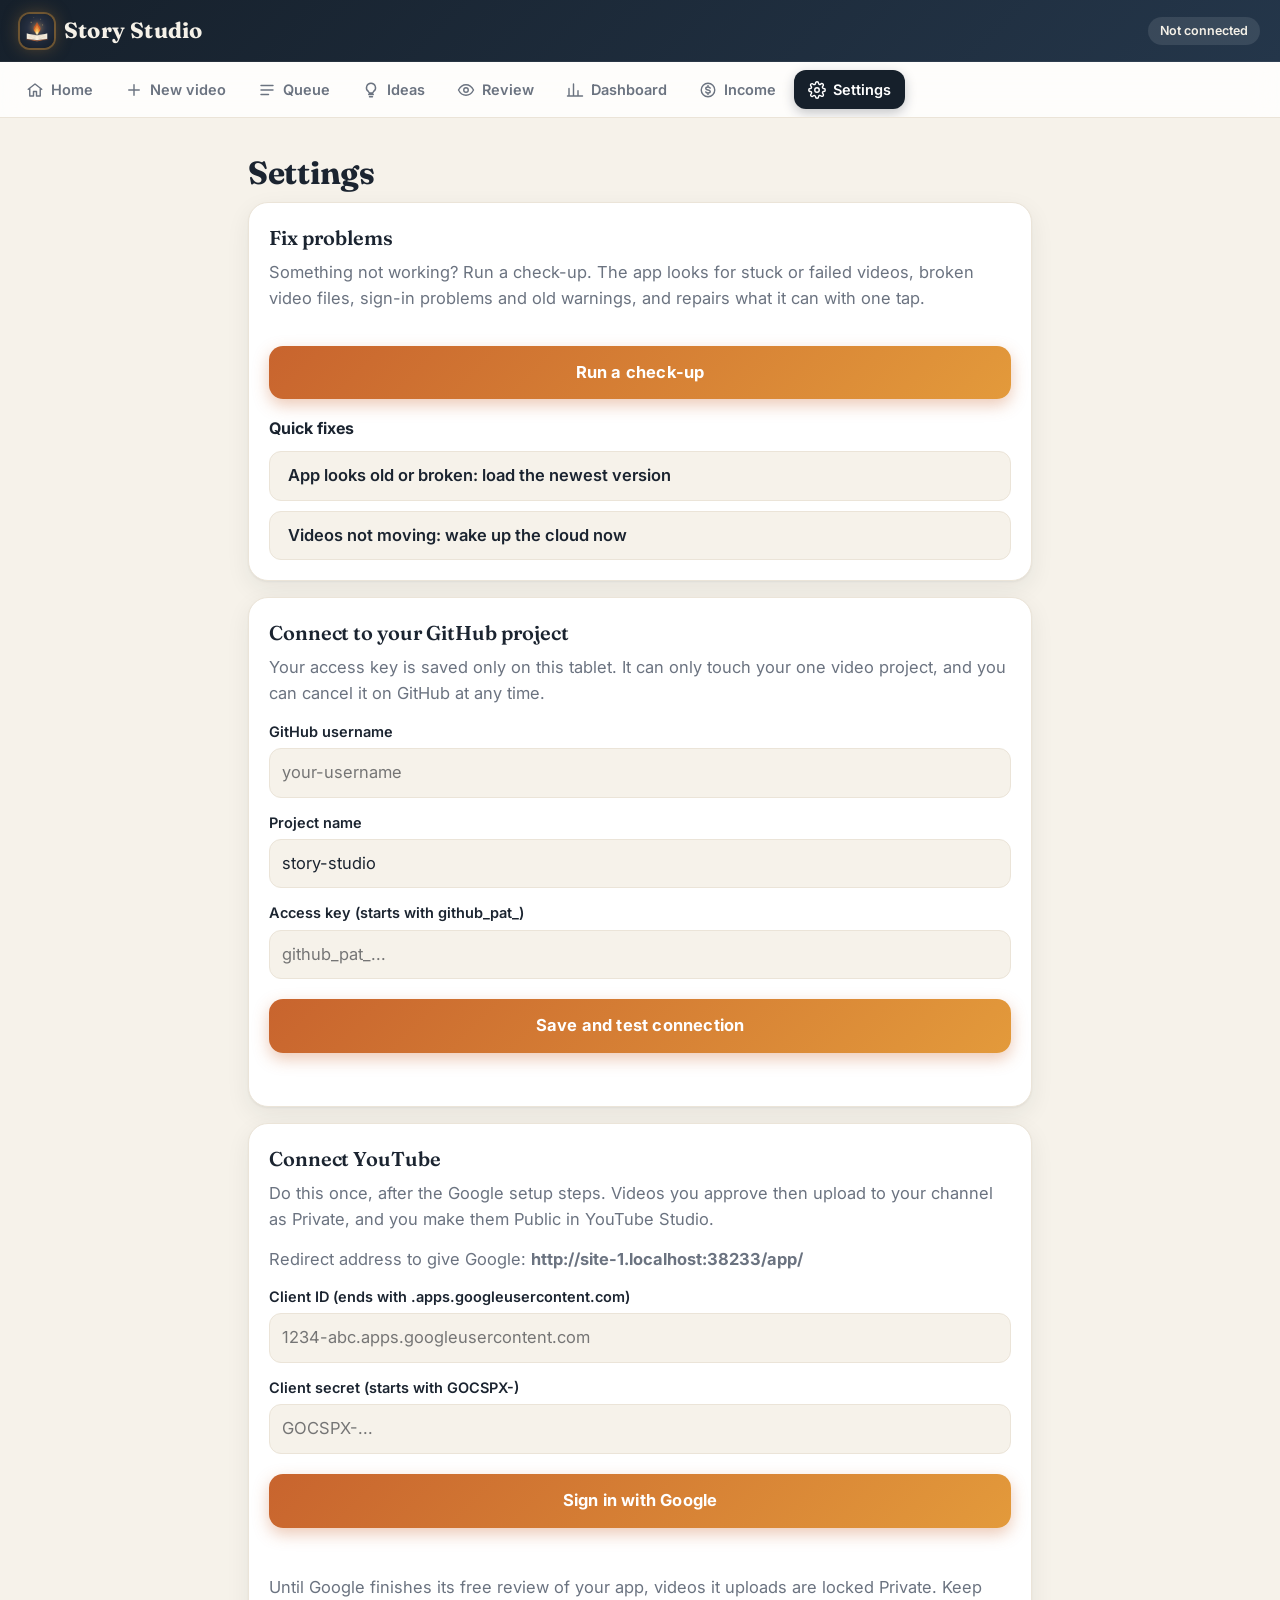
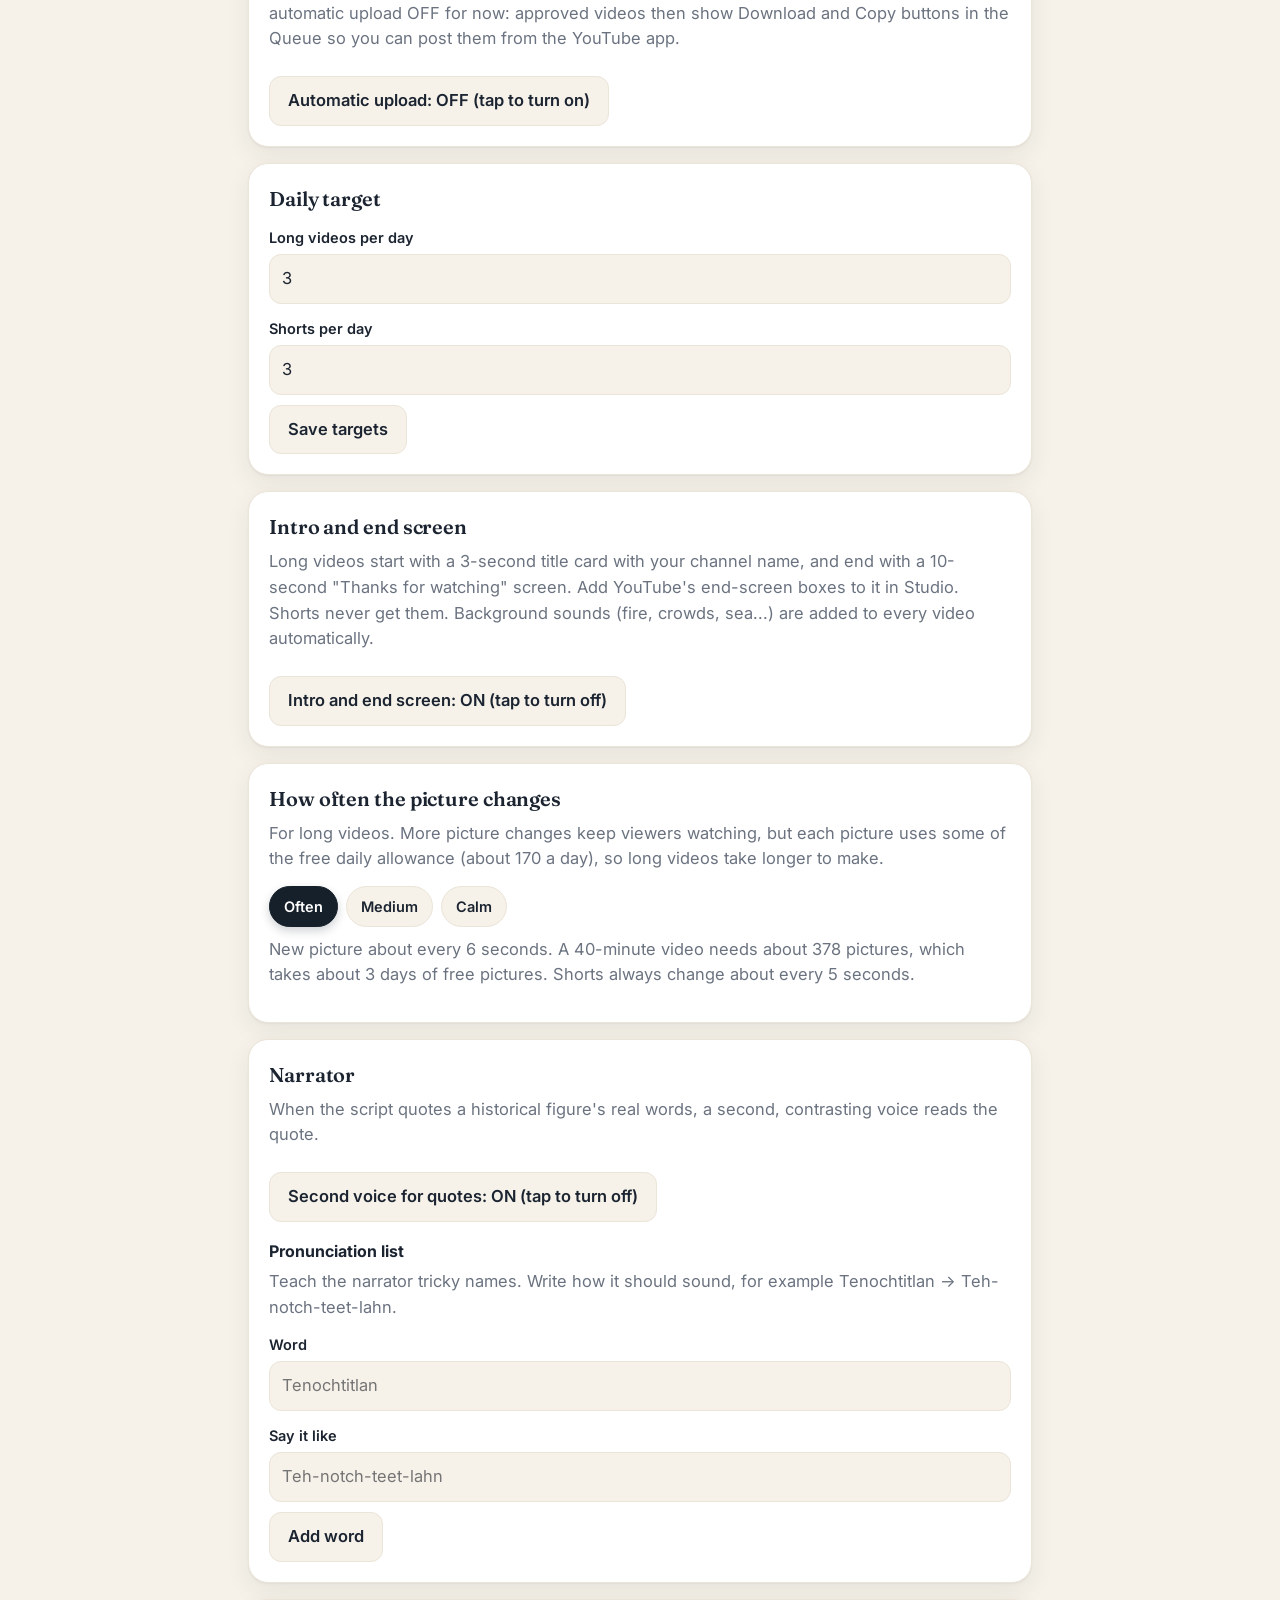
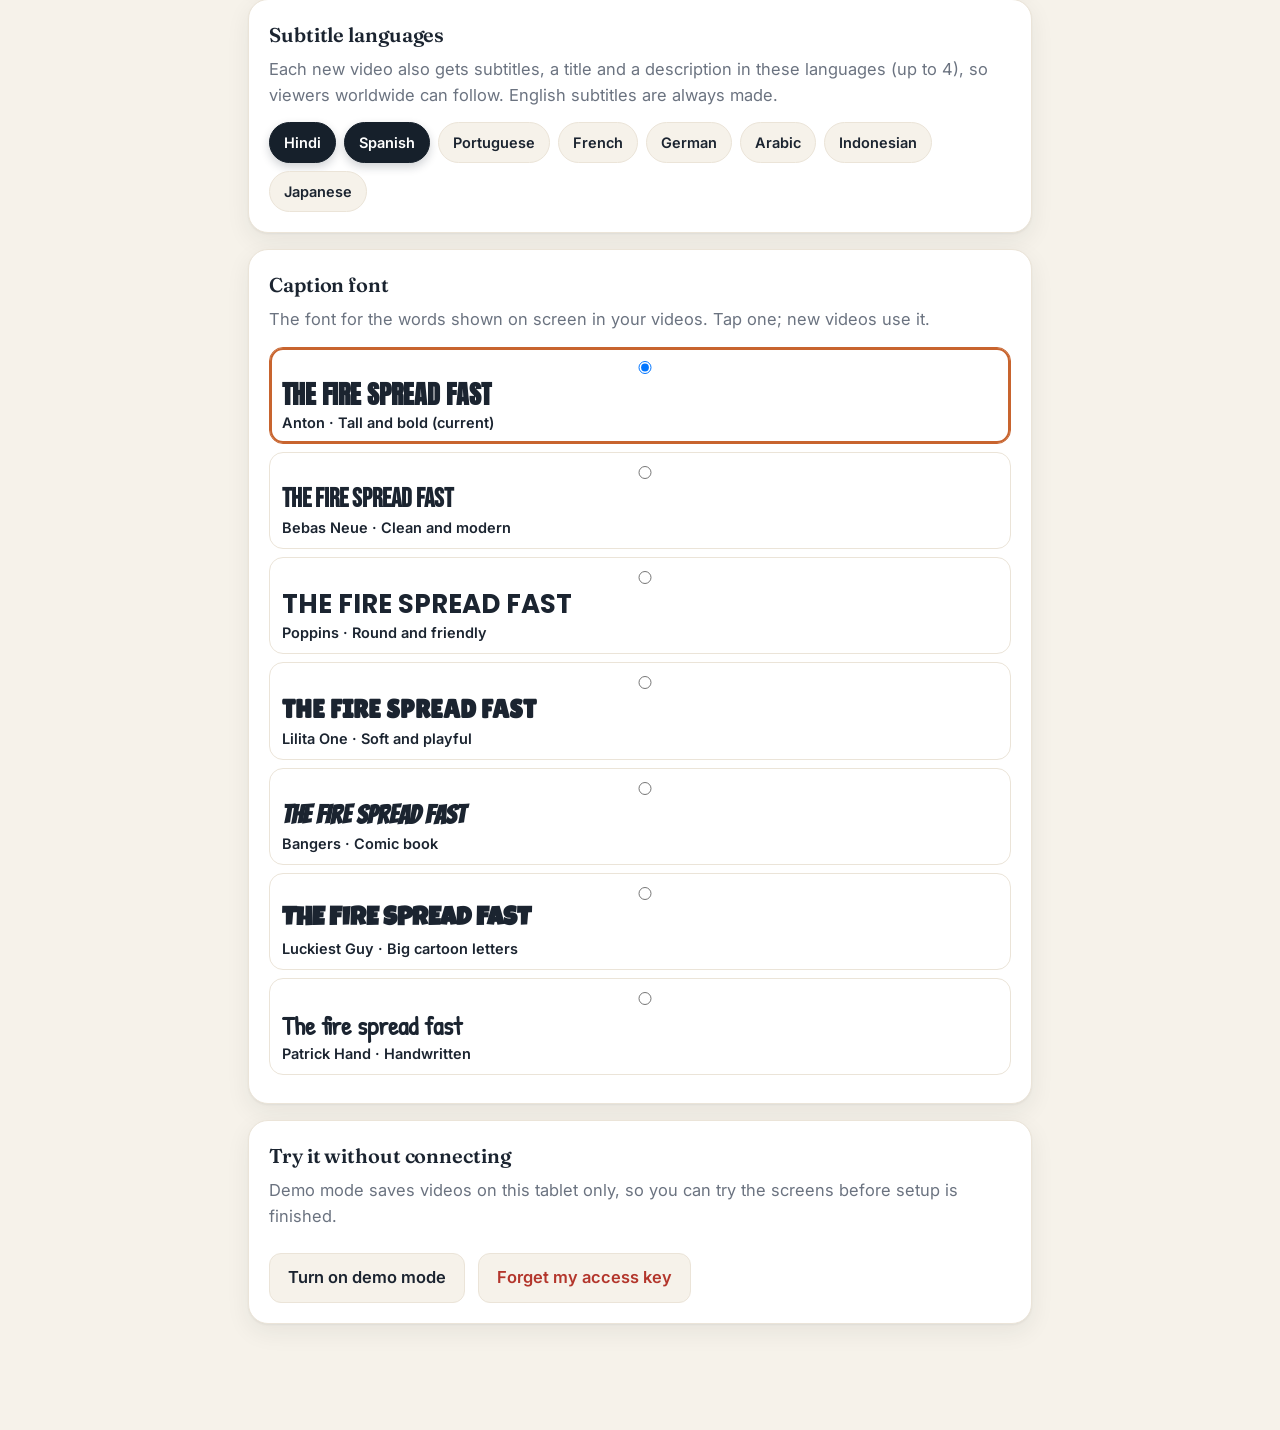
==== commit 83cb14f9: "New app icon (flame over an open book) with proper maskable icons Co-Authored-By: Claude Opus 5.5 <n" ====
--- a/app/index.html
+++ b/app/index.html
@@ -6,14 +6,14 @@
 <meta name="theme-color" content="#16202b">
 <title>Story Studio</title>
 <link rel="manifest" href="manifest.json">
-<link rel="icon" href="icons/icon-192.png">
-<link rel="apple-touch-icon" href="icons/icon-192.png">
+<link rel="icon" href="icons/icon-192.png?v=2">
+<link rel="apple-touch-icon" href="icons/icon-192.png?v=2">
 <link rel="stylesheet" href="https://fonts.googleapis.com/css2?family=Fraunces:opsz,wght@9..144,600;9..144,700&family=Inter:wght@400;500;600;700&family=Anton&family=Bebas+Neue&family=Poppins:wght@700&family=Lilita+One&family=Bangers&family=Luckiest+Guy&family=Patrick+Hand&display=swap">
 <link rel="stylesheet" href="styles.css">
 </head>
 <body>
 <header class="top">
-  <div class="brand"><img src="icons/icon-192.png" alt=""><span>Story Studio</span></div>
+  <div class="brand"><img src="icons/icon-192.png?v=2" alt=""><span>Story Studio</span></div>
   <span id="conn" class="pill off">Not connected</span>
 </header>
 
--- a/app/styles.css
+++ b/app/styles.css
@@ -343,3 +343,11 @@
 .fixrow .meta { color: var(--muted); font-size: 14px; } .fixrow button { margin: 0; flex: none; } .fixrow.fixed b { text-decoration: line-through; opacity: .6; }
 .fixrow.fixed button { color: var(--ok); } .oklist { margin-top: 12px; color: var(--ok); font-size: 14px; }
 #fixCard > button:not(.primary) { display: block; width: 100%; text-align: left; }
+/* daily routine */
+.rtask { display: flex; gap: 12px; padding: 12px 0; border-top: 1px solid var(--line); } .rtask:first-of-type { border-top: none; }
+.rtick { flex: none; width: 30px; height: 30px; padding: 0; margin: 0; border-radius: 50%; border: 2px solid var(--line); background: var(--card); color: #fff; font-weight: 800; font-size: 15px; }
+.rtask.done .rtick { background: var(--ok); border-color: var(--ok); } .rtask.done .rbody b { text-decoration: line-through; opacity: .55; }
+.rbody { flex: 1; min-width: 0; } .rbody .meta { color: var(--muted); font-size: 14px; line-height: 1.5; margin-top: 2px; }
+.rmin { font-size: 12px; color: var(--muted); background: var(--bg); border: 1px solid var(--line); border-radius: 99px; padding: 1px 8px; margin-left: 4px; }
+.rgo { margin: 8px 0 0; padding: 6px 14px; font-size: 14px; }
+.rweek { margin-top: 10px; border-top: 1px solid var(--line); padding-top: 10px; } .rweek summary { cursor: pointer; font-weight: 600; color: var(--accent); }
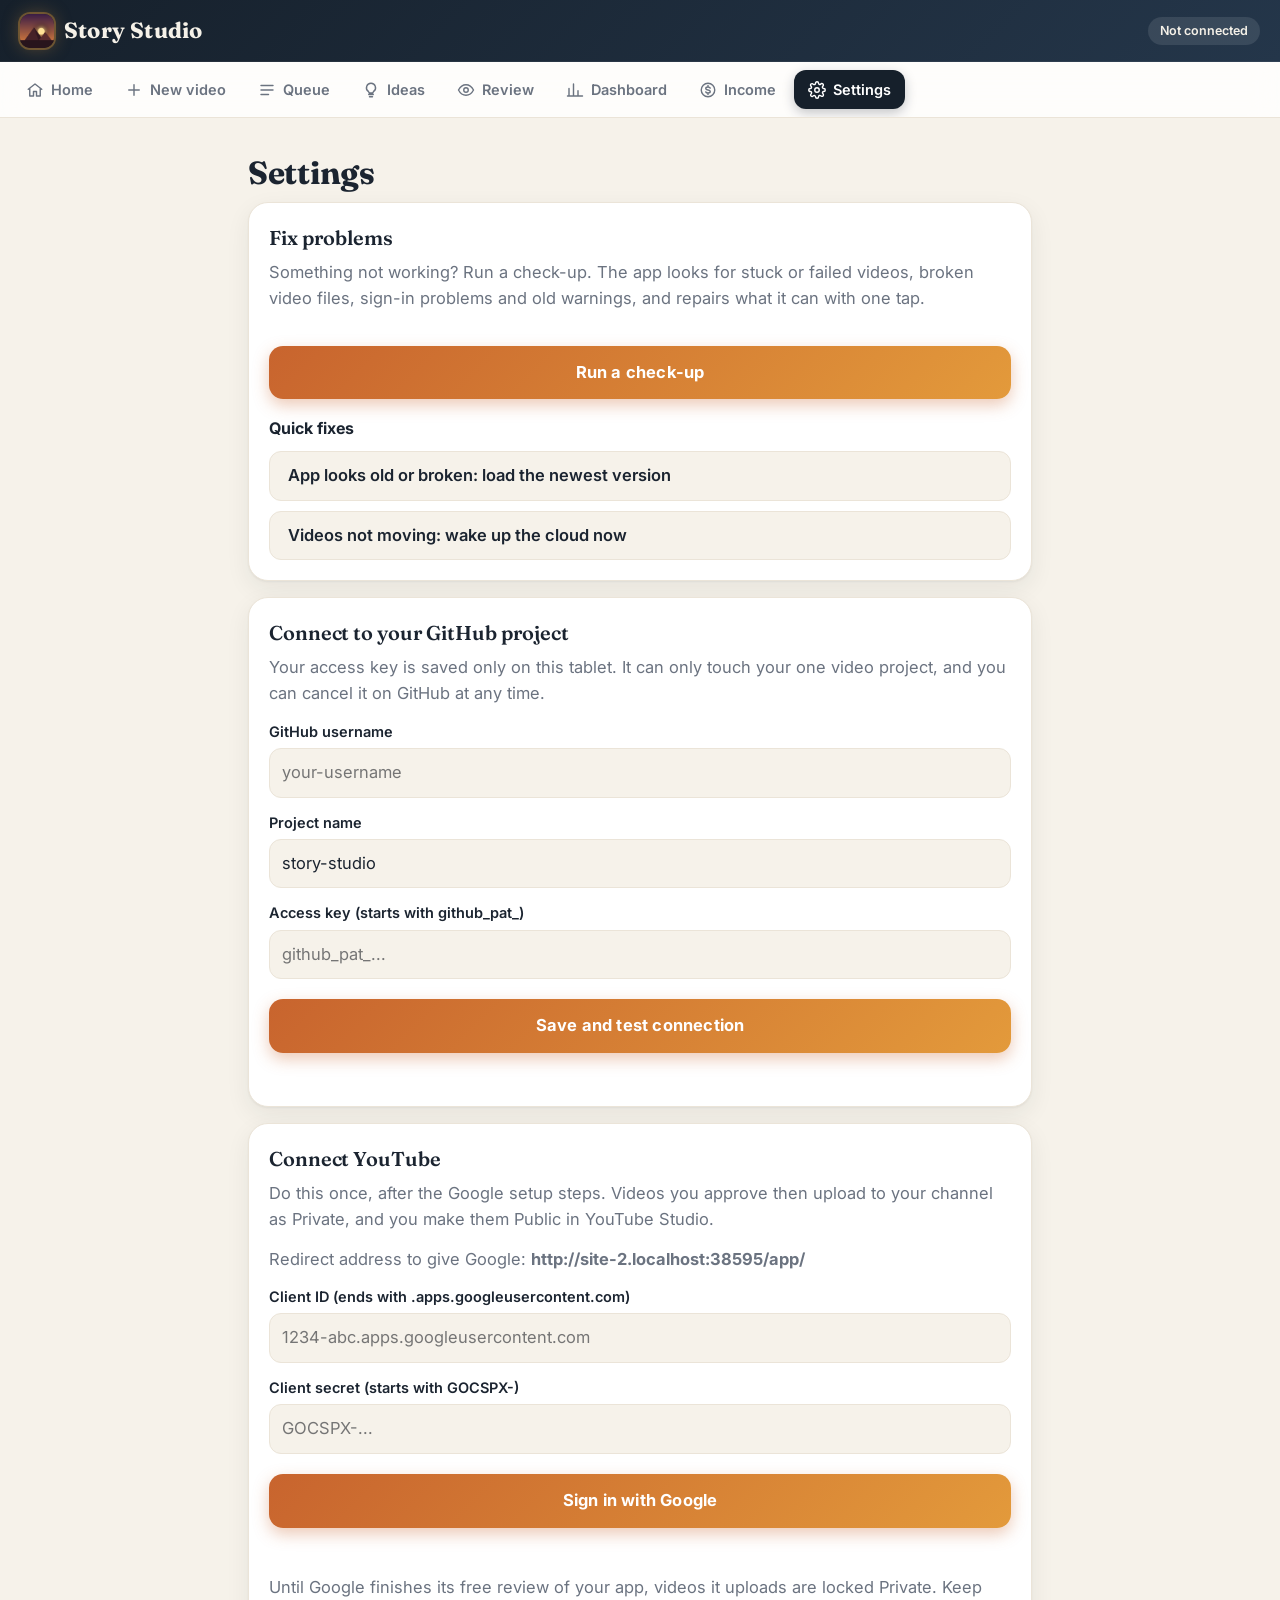
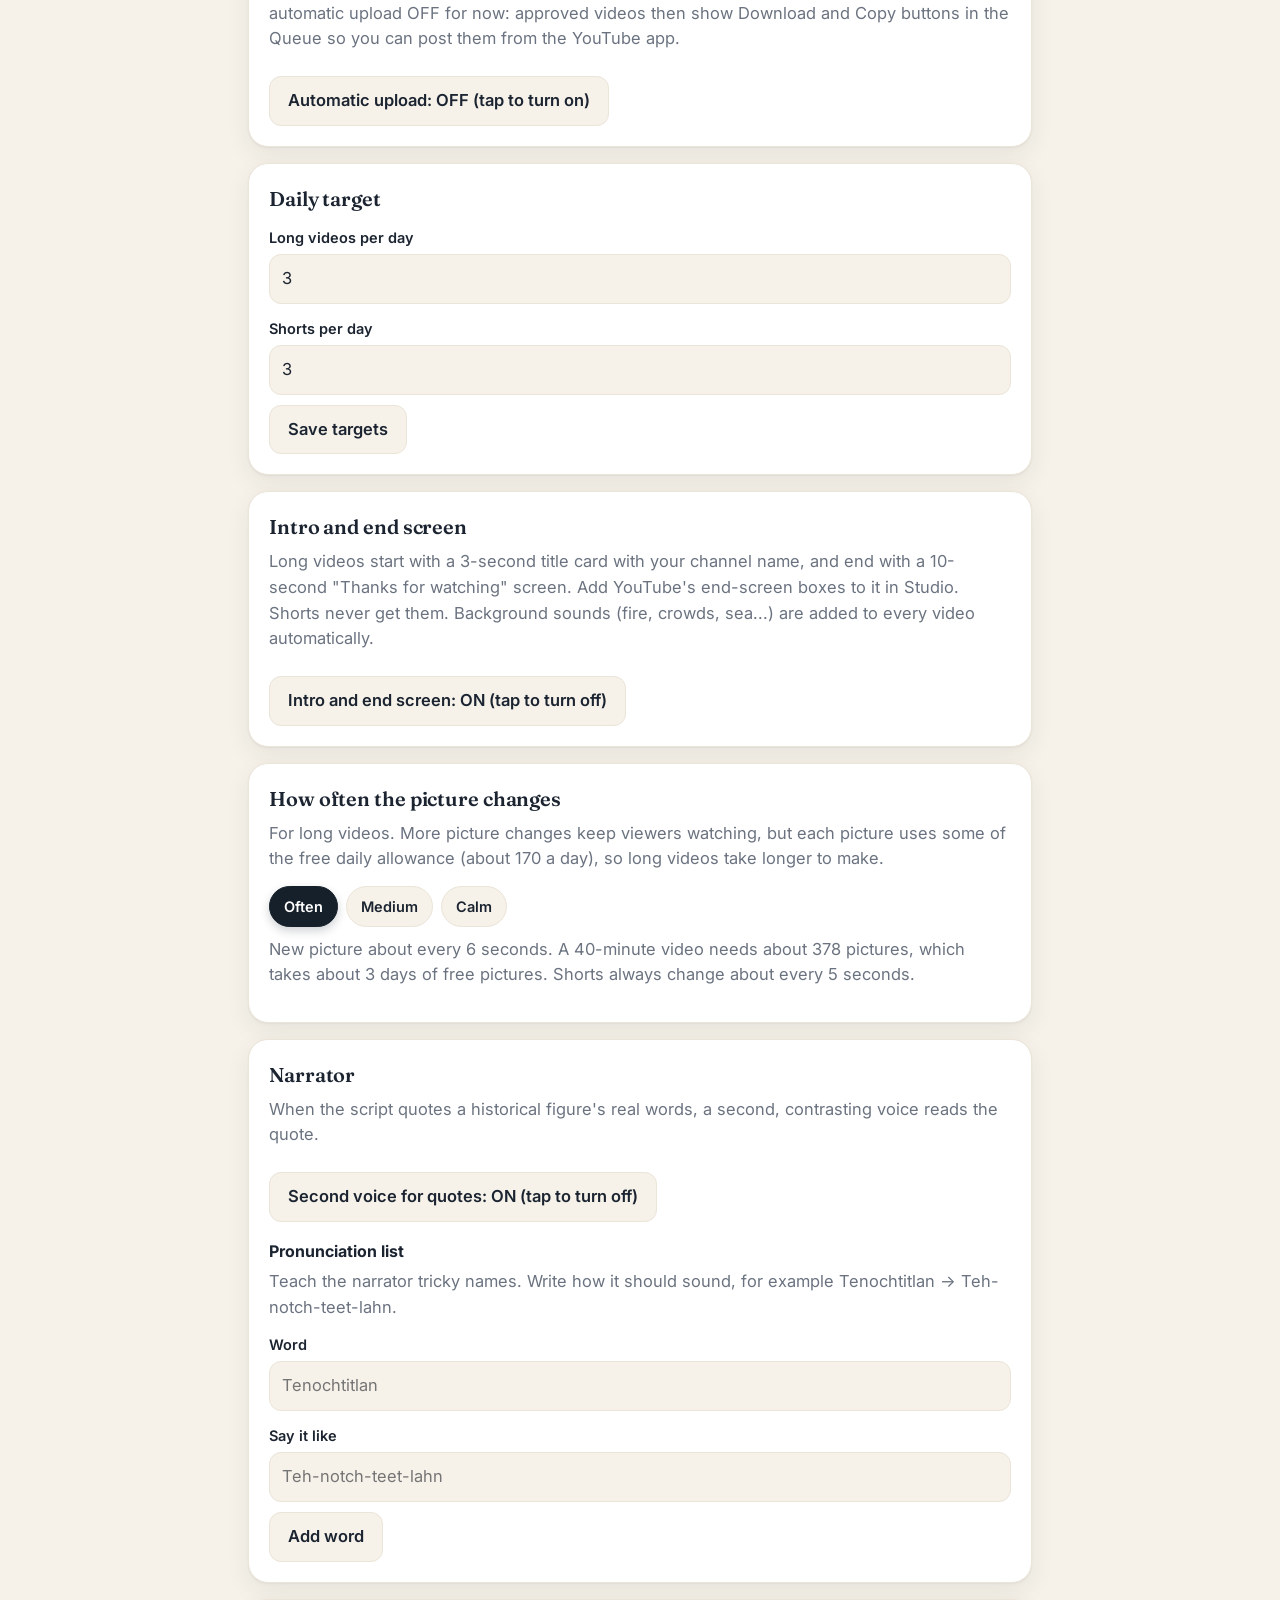
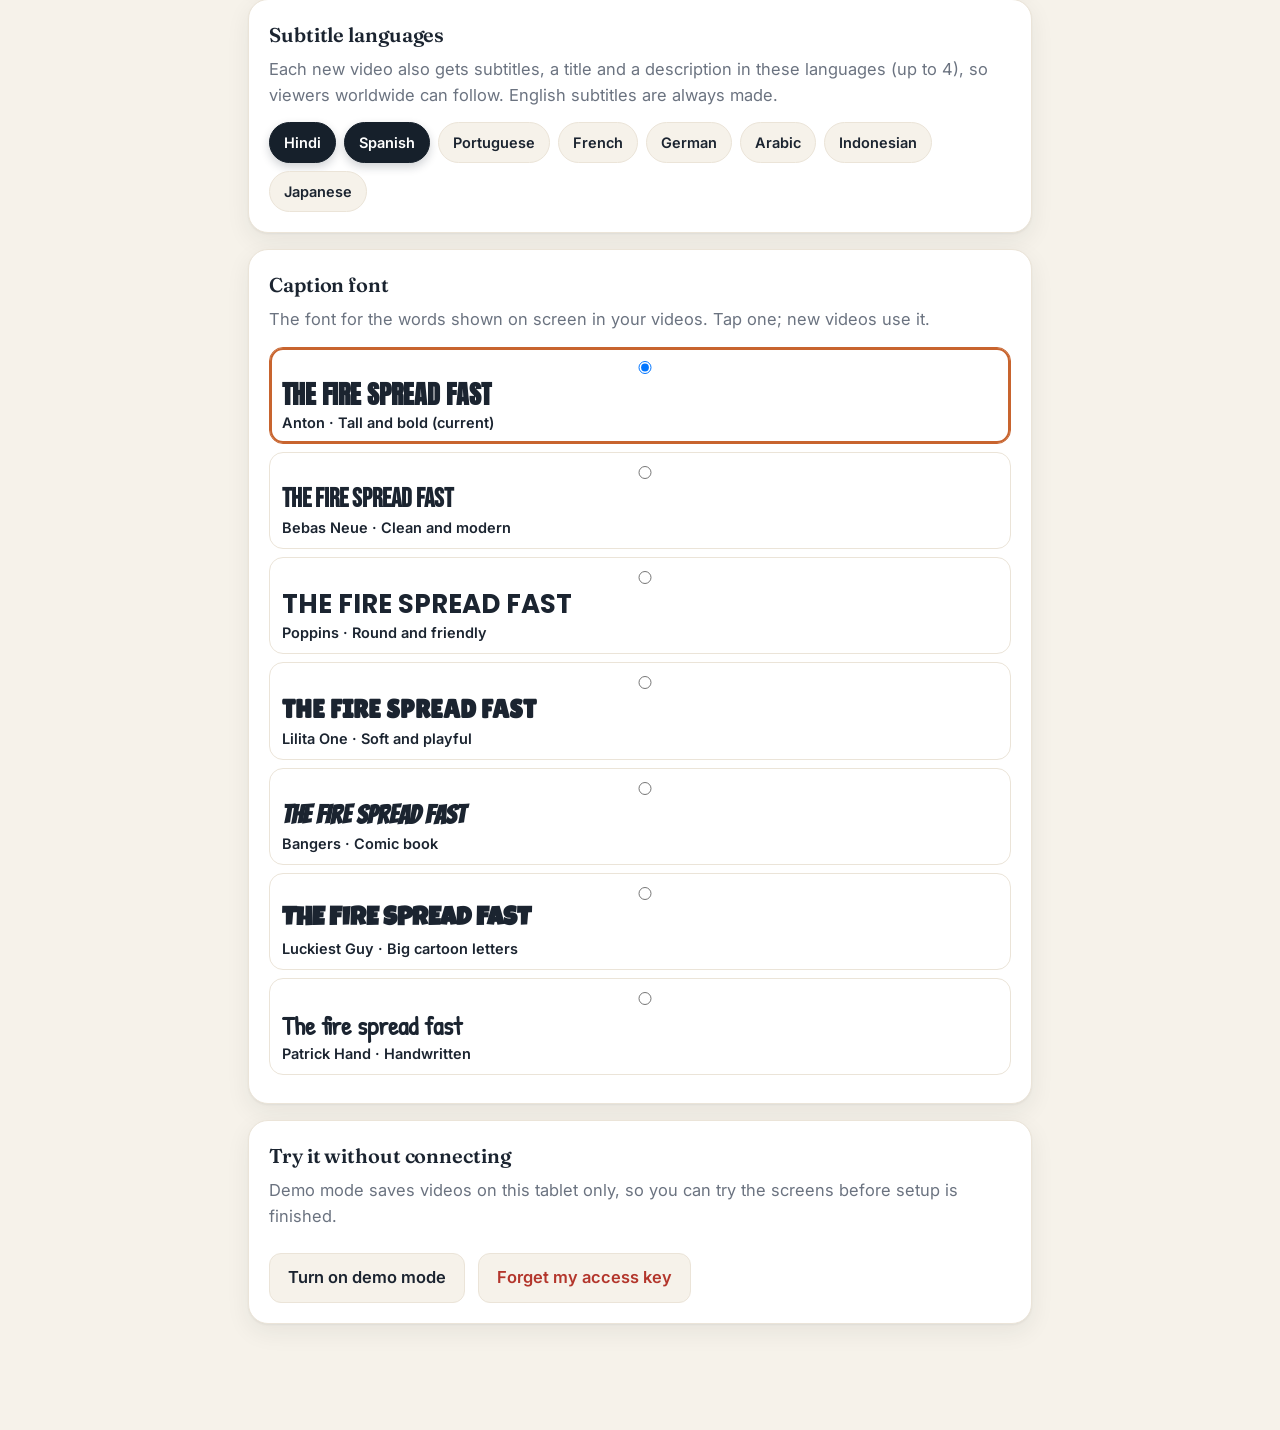
==== commit 5eec7ca2: "App icon: pyramids at sunset Co-Authored-By: Claude Opus 5.5 <noreply@anthropic.com> Claude-Session:" ====
--- a/app/index.html
+++ b/app/index.html
@@ -6,14 +6,14 @@
 <meta name="theme-color" content="#16202b">
 <title>Story Studio</title>
 <link rel="manifest" href="manifest.json">
-<link rel="icon" href="icons/icon-192.png?v=2">
-<link rel="apple-touch-icon" href="icons/icon-192.png?v=2">
+<link rel="icon" href="icons/icon-192.png?v=3">
+<link rel="apple-touch-icon" href="icons/icon-192.png?v=3">
 <link rel="stylesheet" href="https://fonts.googleapis.com/css2?family=Fraunces:opsz,wght@9..144,600;9..144,700&family=Inter:wght@400;500;600;700&family=Anton&family=Bebas+Neue&family=Poppins:wght@700&family=Lilita+One&family=Bangers&family=Luckiest+Guy&family=Patrick+Hand&display=swap">
 <link rel="stylesheet" href="styles.css">
 </head>
 <body>
 <header class="top">
-  <div class="brand"><img src="icons/icon-192.png?v=2" alt=""><span>Story Studio</span></div>
+  <div class="brand"><img src="icons/icon-192.png?v=3" alt=""><span>Story Studio</span></div>
   <span id="conn" class="pill off">Not connected</span>
 </header>
 
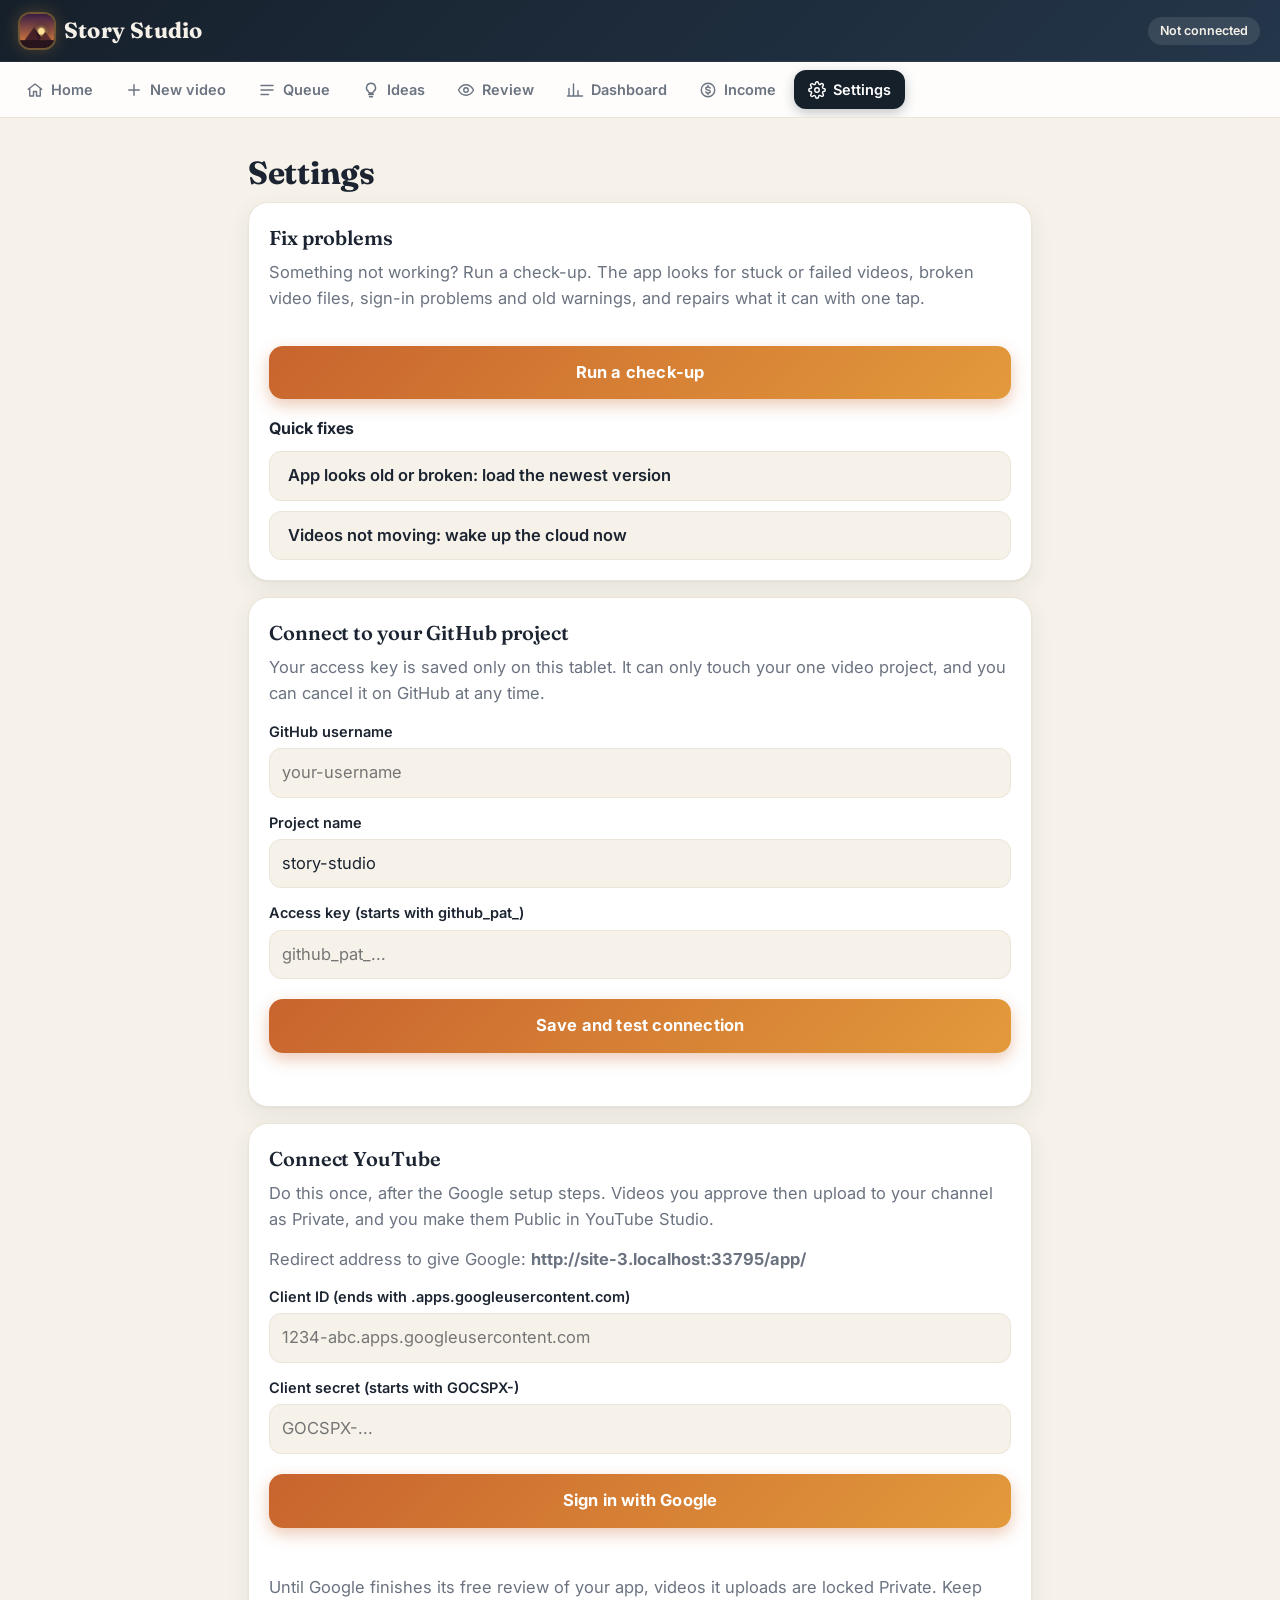
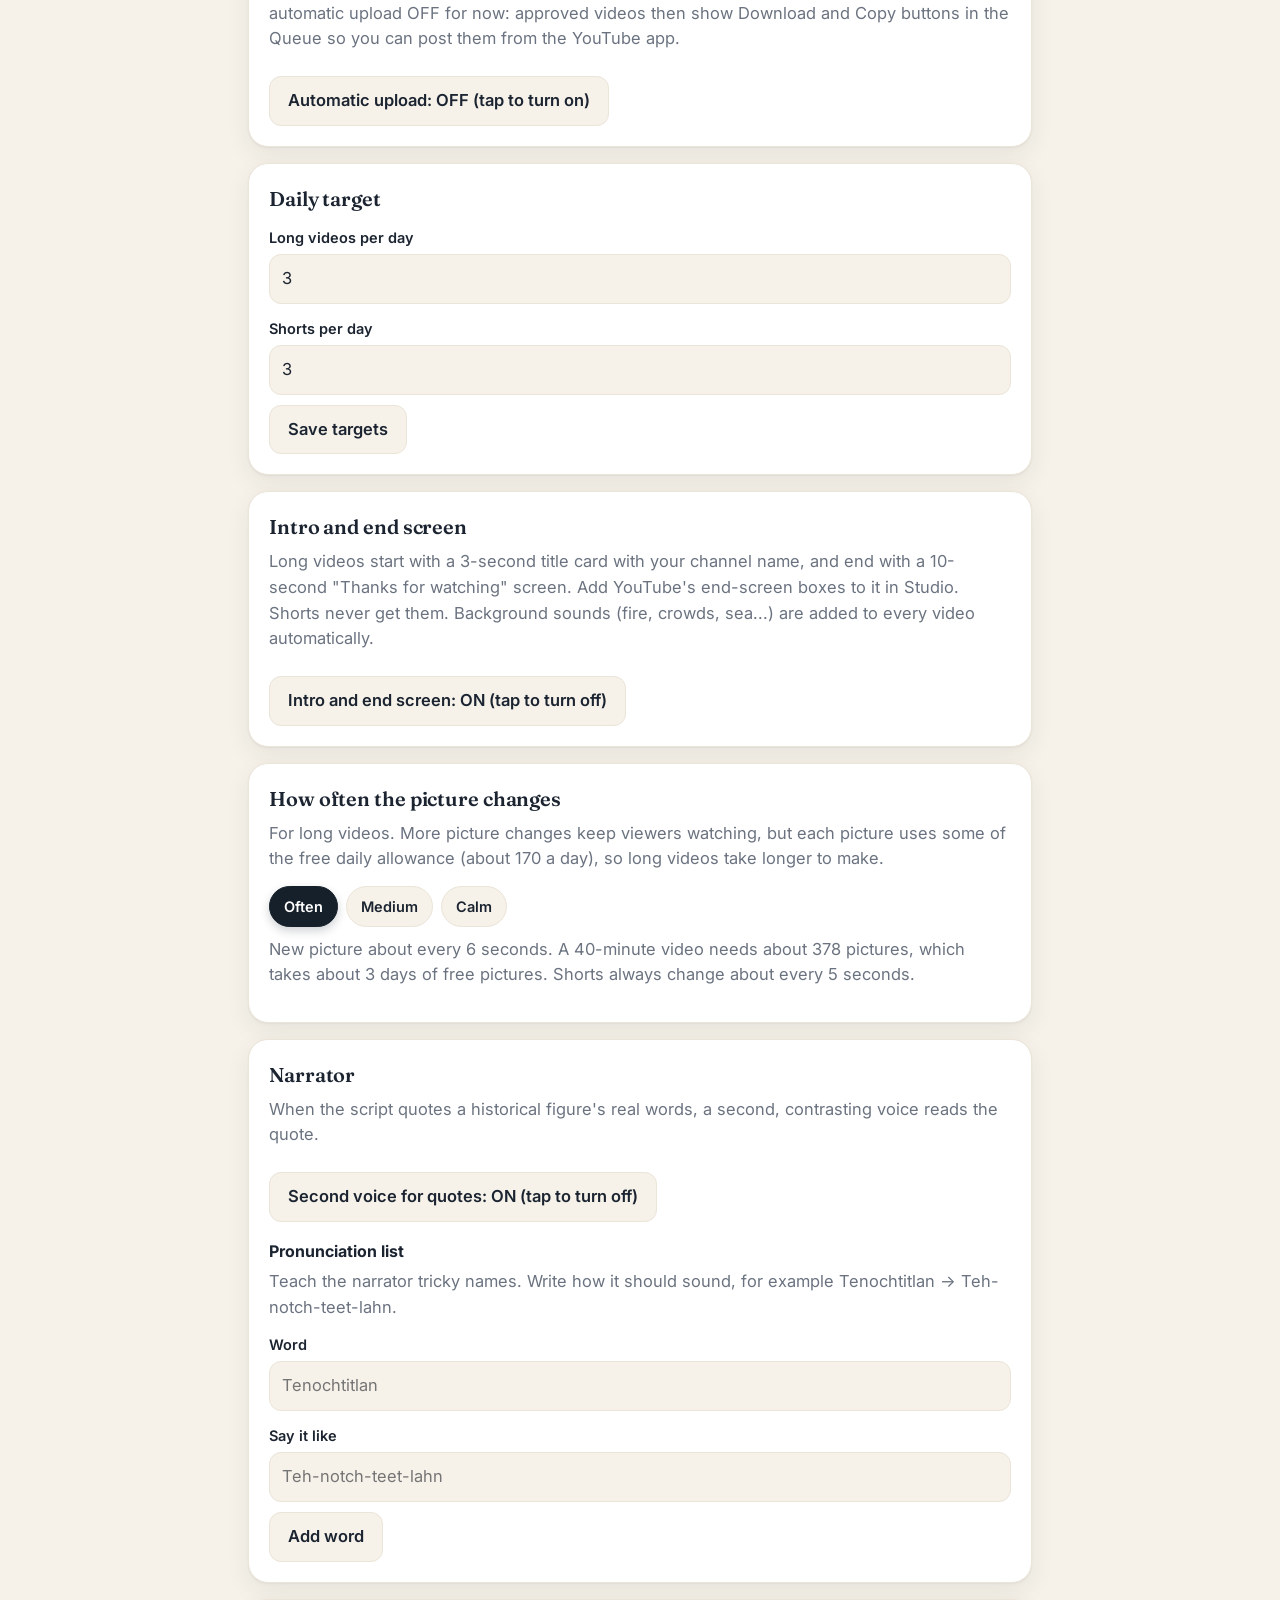
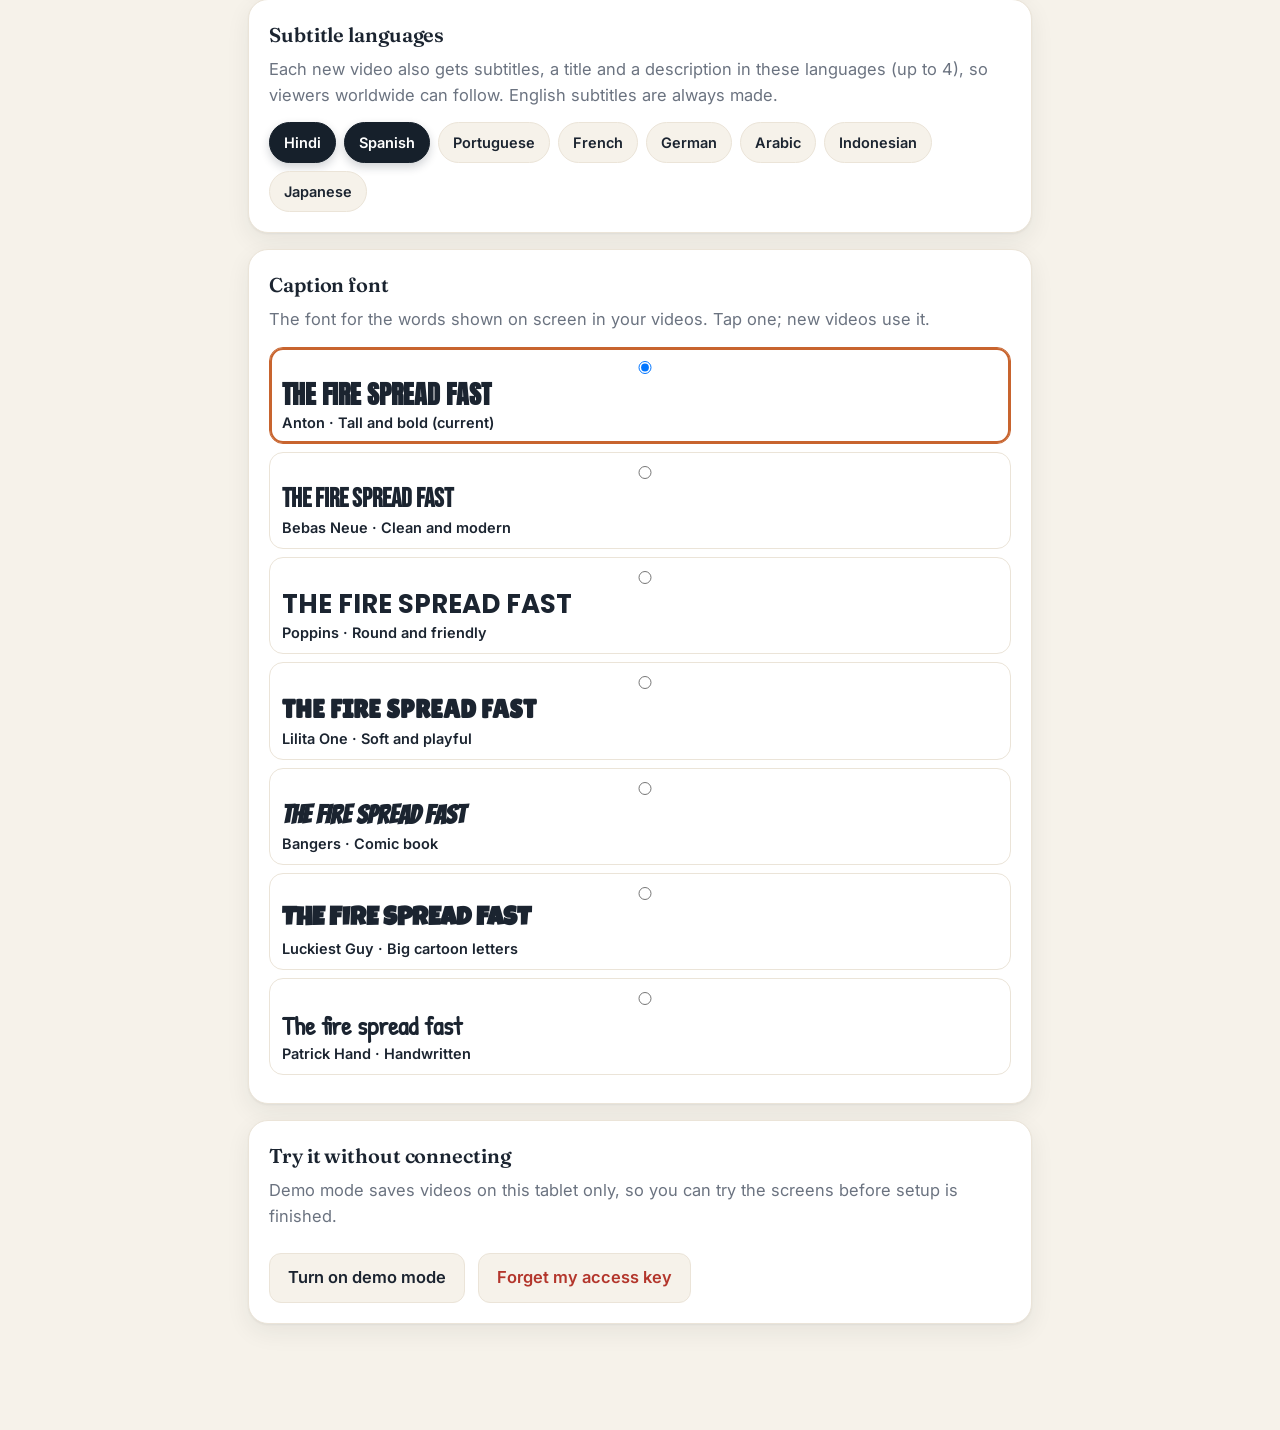
==== commit 2dd5ac48: "Automatic blog: an article for every long video, posted to Blogger Co-Authored-By: Claude Opus 5.5 <" ====
--- a/app/index.html
+++ b/app/index.html
@@ -190,6 +190,32 @@
         <label for="mGoalB">Big goal (₹)</label><input id="mGoalB" type="number" inputmode="numeric" min="1">
         <button id="mGoalSave">Save goals</button></details>
     </div>
+    <div class="card" id="blogCard">
+      <h2>Blog</h2>
+      <p class="hint">Every long video becomes a full article (key facts, timeline, who's who, myths, FAQ, book picks) on your free Blogger blog. It posts by itself once the video is Public on YouTube, one article a day. Blog visitors earn through AdSense ads and book links, and many go on to watch your videos.</p>
+      <div id="blogStatus" class="msg"></div>
+      <button id="blogToggle">Automatic blog: ON (tap to turn off)</button>
+      <label for="blogTag">Amazon Associates tracking ID (optional)</label>
+      <input id="blogTag" autocomplete="off" autocapitalize="off" spellcheck="false" placeholder="yourname-21">
+      <label for="blogStore">Amazon store for book links</label>
+      <select id="blogStore"><option value="amazon.com">amazon.com (USA, most readers worldwide)</option><option value="amazon.in">amazon.in (India)</option><option value="amazon.co.uk">amazon.co.uk (UK)</option></select>
+      <label for="blogPerDay">Articles per day (at most)</label>
+      <select id="blogPerDay"><option value="1">1 (recommended)</option><option value="2">2</option></select>
+      <button class="primary" id="blogSave">Save blog settings</button>
+      <p id="blogMsg" class="msg"></p>
+      <h3 class="chartttl">Articles</h3>
+      <div id="blogList"><p class="hint">Loading...</p></div>
+      <details class="goals" id="blogSetup"><summary>Set up the blog (one time, about 10 minutes)</summary>
+        <ol class="setupsteps">
+          <li><b>Make the blog.</b> In Chrome open <a href="https://www.blogger.com" target="_blank" rel="noopener">blogger.com</a>, tap <b>Create your blog</b>, pick the same Google account as your channel, and type the blog name (your channel name works well). For the address, try your channel name too, for example <i>emberandink</i>.blogspot.com. Tap <b>Save</b>. Skip any step about a custom domain (those cost money).</li>
+          <li><b>Turn on the Blogger API.</b> Open <a href="https://console.cloud.google.com/apis/library/blogger.googleapis.com" target="_blank" rel="noopener">the Blogger API page</a> (same Google account, same project as your YouTube connection) and tap <b>Enable</b>. It is free.</li>
+          <li><b>Sign in again.</b> Go to <b>Settings &gt; Connect YouTube</b>, tap <b>Sign in with Google</b>, tick every box (one now says <i>Manage your Blogger account</i>), then tap <b>Copy</b> next to YT_REFRESH_TOKEN and paste it into the <b>YT_REFRESH_TOKEN</b> secret on GitHub (open the secret, tap the pencil, paste, <b>Update secret</b>).</li>
+          <li><b>Wait for an hour.</b> This box then says <i>Connected</i>. Articles start appearing after your next long video is Public.</li>
+          <li><b>Ads, later.</b> When the blog has about 20 articles, open Blogger, tap the menu, then <b>Earnings</b> &gt; <b>Sign up for AdSense</b>. It is free and never needs a card. Google checks the blog, which can take a few weeks.</li>
+          <li><b>Book links (optional).</b> Join Amazon Associates (free), then paste your tracking ID above. You need 3 sales within 180 days or the account closes, so it is fine to wait until the blog has visitors.</li>
+        </ol>
+      </details>
+    </div>
     <div class="card">
       <h2>Sponsor pitch email</h2>
       <p class="hint">Type a brand and the app writes a short, polite email with your latest numbers and media-kit link. You send it yourself from your email app.</p>
--- a/app/styles.css
+++ b/app/styles.css
@@ -351,3 +351,4 @@
 .rmin { font-size: 12px; color: var(--muted); background: var(--bg); border: 1px solid var(--line); border-radius: 99px; padding: 1px 8px; margin-left: 4px; }
 .rgo { margin: 8px 0 0; padding: 6px 14px; font-size: 14px; }
 .rweek { margin-top: 10px; border-top: 1px solid var(--line); padding-top: 10px; } .rweek summary { cursor: pointer; font-weight: 600; color: var(--accent); }
+.setupsteps { padding-left: 20px; } .setupsteps li { margin: 10px 0; line-height: 1.5; }
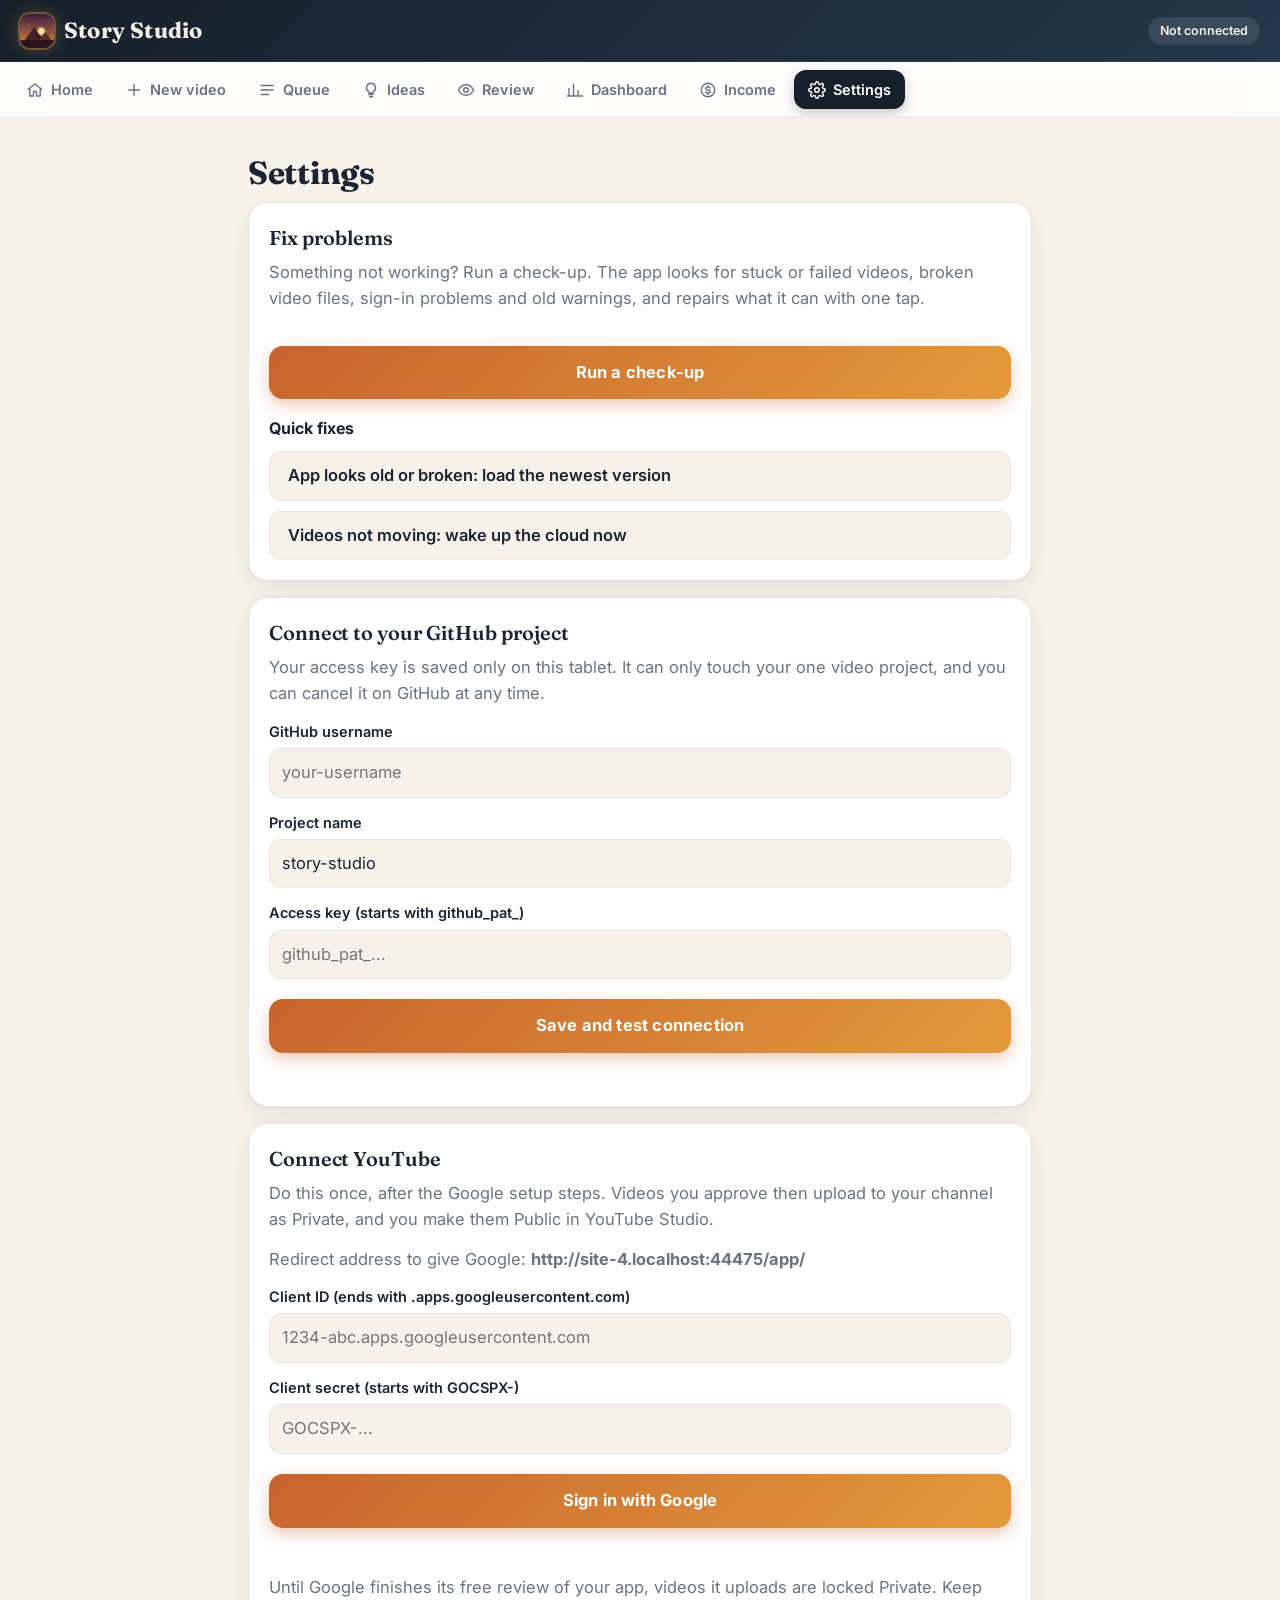
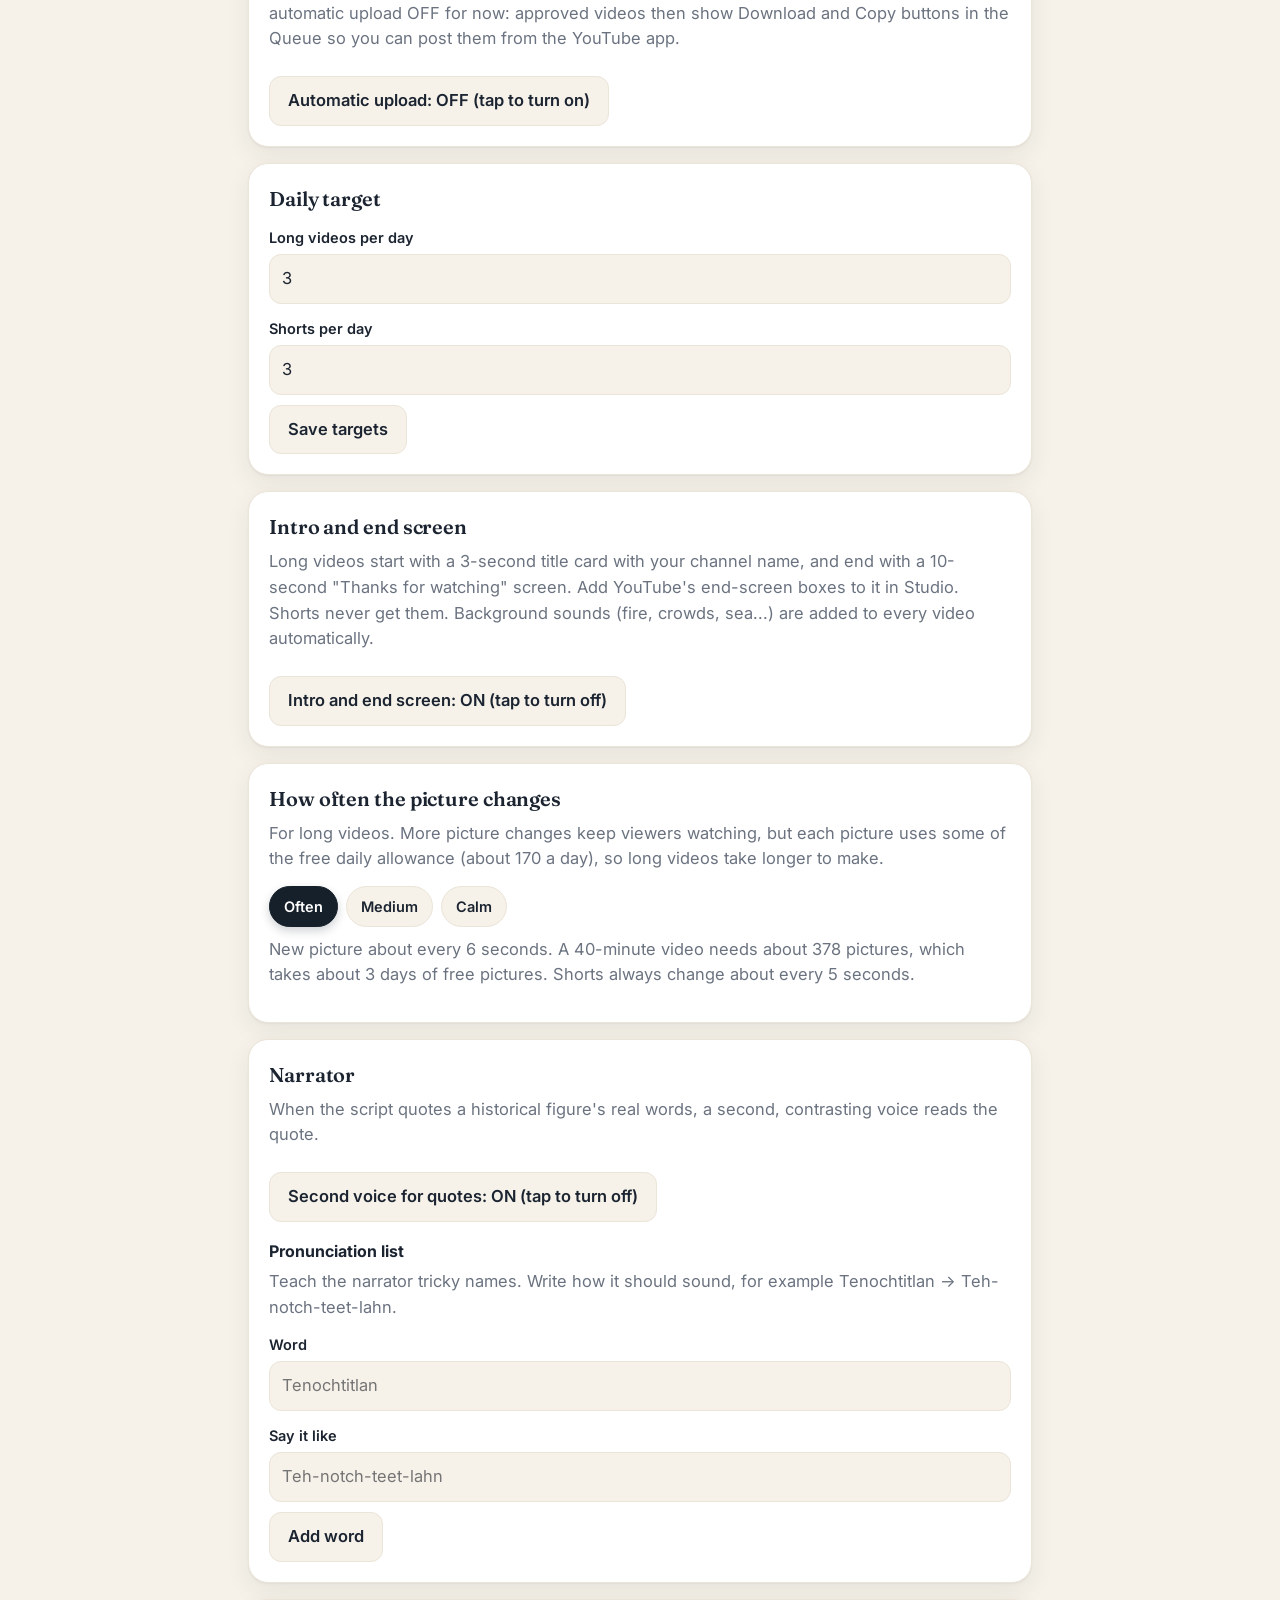
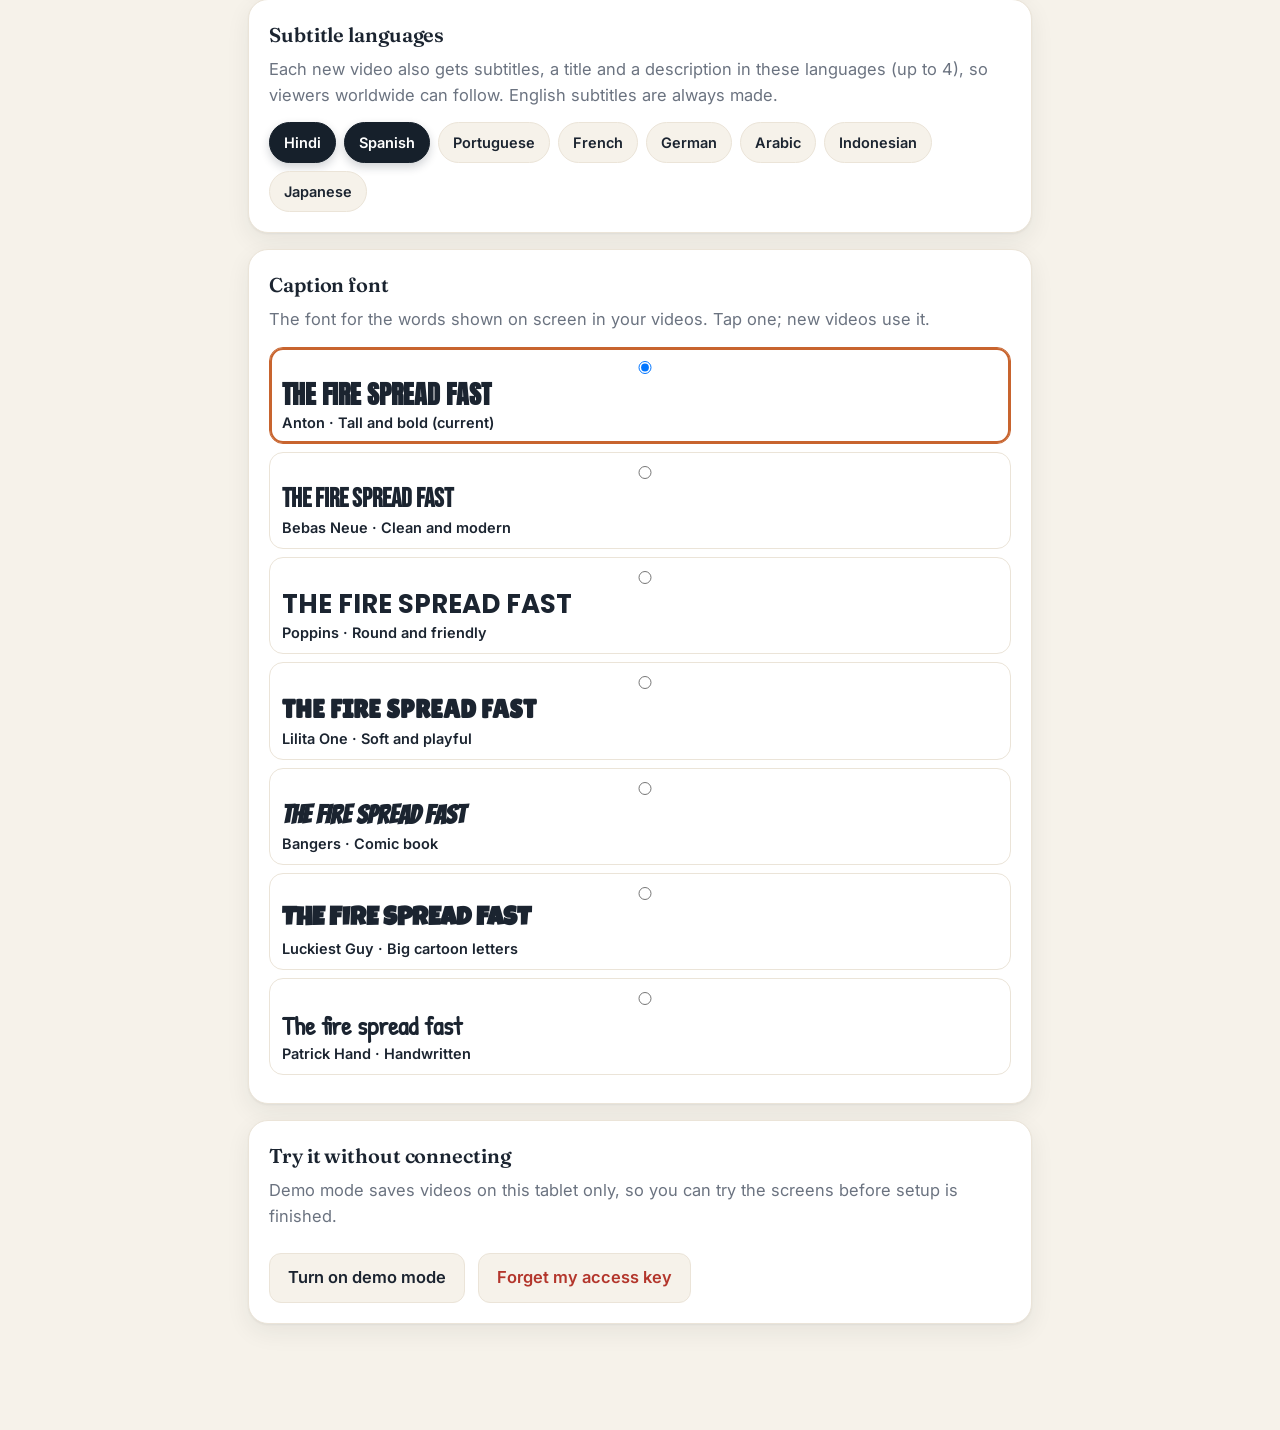
==== commit 39a75bd2: "Pinterest auto-pins and Redbubble print files Each blog article becomes tall pins in app/pins.xml (P" ====
--- a/app/index.html
+++ b/app/index.html
@@ -216,6 +216,51 @@
         </ol>
       </details>
     </div>
+    <div class="card" id="pinCard">
+      <h2>Pinterest pins</h2>
+      <p class="hint">Every blog article becomes a few tall pins (your video's pictures with the story title on them). Pinterest picks them up by itself from the app's pin list and posts them to your board, a few a day. Each pin sends people to the blog article, where the video plays. Fully automatic once set up.</p>
+      <div id="pinStatus" class="msg"></div>
+      <label>Your pin list link (you paste this into Pinterest once)</label>
+      <div class="row" style="gap:8px;align-items:center"><code id="pinFeed" style="word-break:break-all;flex:1"></code><button type="button" id="pinCopy" style="margin:0;flex:none">Copy link</button></div>
+      <button id="pinToggle">Pinterest pins: ON (tap to turn off)</button>
+      <label for="pinPerDay">New pins per day</label>
+      <select id="pinPerDay"><option value="2">2</option><option value="3" selected>3 (recommended)</option><option value="5">5</option><option value="8">8</option></select>
+      <button class="primary" id="pinSave">Save pin settings</button>
+      <p id="pinMsg" class="msg"></p>
+      <details class="goals" id="pinSetup"><summary>Set up Pinterest (one time, about 15 minutes)</summary>
+        <ol class="setupsteps">
+          <li><b>Make a free business account.</b> In Chrome open <a href="https://business.pinterest.com" target="_blank" rel="noopener">business.pinterest.com</a> and tap <b>Sign up</b> (or <b>Log in</b> if you already use Pinterest, then tap your picture &gt; <b>Settings</b> &gt; <b>Account management</b> &gt; <b>Convert to a business account</b>). Use your channel name as the business name, and type <i>emberinkstories.blogspot.com</i> as your website. It is free and never asks for a card. Skip any step about ads.</li>
+          <li><b>Make a board.</b> Tap your profile picture, then <b>+</b> &gt; <b>Board</b>, name it <i>History Stories</i>, and tap <b>Create</b>.</li>
+          <li><b>Switch Chrome to desktop mode.</b> Pinterest only shows the next two settings on a computer screen. In Chrome tap the three dots at the top right and tick <b>Desktop site</b>.</li>
+          <li><b>Prove the blog is yours.</b> In Pinterest tap the arrow at the top right &gt; <b>Settings</b> &gt; <b>Claimed accounts</b>. Next to <b>Websites</b> tap <b>Claim</b>, type <i>https://emberinkstories.blogspot.com</i>, pick <b>Add HTML tag</b> and tap <b>Copy</b>. Keep that tab open. In a new tab open <a href="https://www.blogger.com" target="_blank" rel="noopener">blogger.com</a> &gt; menu (three lines) &gt; <b>Theme</b> &gt; the small arrow next to <b>Customize</b> &gt; <b>Edit HTML</b>. Tap just after <i>&lt;head&gt;</i> near the top, paste, and tap the save icon. Go back to the Pinterest tab and tap <b>Continue</b> &gt; <b>Submit</b>. Pinterest checks it within a day.</li>
+          <li><b>Connect the pin list</b> (once the box above says at least 1 pin is ready). Still in desktop mode: Pinterest &gt; <b>Settings</b> &gt; <b>Create Pins in bulk</b>. Under <b>Auto-publish</b> tap <b>Connect RSS feed</b>, paste the link (tap <b>Copy link</b> above first), under <b>Save Pins to</b> pick <i>History Stories</i>, and tap <b>Save</b>. New pins then appear by themselves within a day.</li>
+          <li>You can switch <b>Desktop site</b> off again afterwards. Then tick <i>Set up Pinterest</i> in My to-dos on Home.</li>
+        </ol>
+      </details>
+    </div>
+    <div class="card" id="printCard">
+      <h2>Art prints (Redbubble)</h2>
+      <p class="hint">Your best pictures from each video, enlarged to print size, with the title, tags and description written for you. Redbubble prints them on posters, mugs and more, ships them, and pays you per sale. Redbubble does not allow apps to upload for you, so you paste them in: about 2 minutes each.</p>
+      <button id="printToggle">Print files: ON (tap to turn off)</button>
+      <label for="printPerVideo">Pictures per video</label>
+      <select id="printPerVideo"><option value="1">1</option><option value="2" selected>2 (recommended)</option><option value="3">3</option><option value="4">4</option></select>
+      <button class="primary" id="printSave">Save print settings</button>
+      <p id="printMsg" class="msg"></p>
+      <a class="btnlink" href="https://www.redbubble.com/portfolio/images/new" target="_blank" rel="noopener">Open Redbubble upload page</a>
+      <h3 class="chartttl">Ready to upload</h3>
+      <div id="printList"><p class="hint">Loading...</p></div>
+      <details class="goals" id="printSetup"><summary>How to upload one picture (and one-time setup)</summary>
+        <ol class="setupsteps">
+          <li><b>One time: make a free account.</b> In Chrome open <a href="https://www.redbubble.com/signup" target="_blank" rel="noopener">redbubble.com/signup</a>, sign up with your email, and pick a shop name (your channel name works well). Then tap your picture &gt; <b>Account Settings</b> &gt; <b>Payment Details</b> and add PayPal (free) so sales reach you. Redbubble never asks for a card to sell.</li>
+          <li><b>Download.</b> Below, tap <b>Download picture</b>. It saves to your Downloads folder.</li>
+          <li><b>Upload.</b> Tap <b>Open Redbubble upload page</b> above, then <b>Upload new work</b> (or <b>Upload image</b>) and pick the picture from Downloads. If Redbubble shows a simpler mobile page, tick <b>Desktop site</b> in Chrome's three-dot menu.</li>
+          <li><b>Paste the words.</b> Tap <b>Copy title</b> here and paste into <b>Title</b>. Do the same for <b>Tags</b> and <b>Description</b>.</li>
+          <li><b>Pick products.</b> The first time, tap <b>Enable all products</b>. After that, use <b>Copy settings</b> at the top of the upload page and pick your previous work, which turns on the same products in one tap. Leave the price markup at 20% (higher markups get an extra Redbubble fee).</li>
+          <li><b>Finish.</b> Under <b>Content</b> choose <b>No</b> for mature content, tick the box that says you have the rights to sell it, and tap <b>Save work</b>. Then tap <b>I uploaded it</b> here.</li>
+        </ol>
+        <p class="hint">Money: signing up and uploading are free, and Redbubble never bills you. On new shops Redbubble keeps a fee from each sale's profit, so you get roughly half of it. Pictures are made by AI from your videos, which Redbubble allows as long as they do not copy anyone's art, brands or famous photos.</p>
+      </details>
+    </div>
     <div class="card">
       <h2>Sponsor pitch email</h2>
       <p class="hint">Type a brand and the app writes a short, polite email with your latest numbers and media-kit link. You send it yourself from your email app.</p>
--- a/app/styles.css
+++ b/app/styles.css
@@ -352,3 +352,9 @@
 .rgo { margin: 8px 0 0; padding: 6px 14px; font-size: 14px; }
 .rweek { margin-top: 10px; border-top: 1px solid var(--line); padding-top: 10px; } .rweek summary { cursor: pointer; font-weight: 600; color: var(--accent); }
 .setupsteps { padding-left: 20px; } .setupsteps li { margin: 10px 0; line-height: 1.5; }
+.tdhead { font-size: 13px; letter-spacing: .04em; text-transform: uppercase; color: var(--muted); margin: 14px 0 2px; }
+.todos span.rtick { display: inline-flex; align-items: center; justify-content: center; background: var(--ok); border-color: var(--ok); }
+.tdready .rtick { border-color: var(--warn); } .rmin.tdnow { color: var(--warn); border-color: var(--warn); }
+.tdalways { padding-left: 20px; margin: 8px 0 0; } .tdalways li { margin: 8px 0; line-height: 1.5; color: var(--ink); font-size: 14.5px; }
+.remind { display: flex; gap: 12px; align-items: center; background: color-mix(in srgb, var(--warn) 14%, var(--card)); border: 1px solid var(--warn); border-radius: 16px; padding: 12px 14px; margin: 0 0 14px; }
+.remind > div { flex: 1; min-width: 0; line-height: 1.45; } .remind .rbell { font-size: 22px; } .remind .rgo { margin: 0; flex: none; }
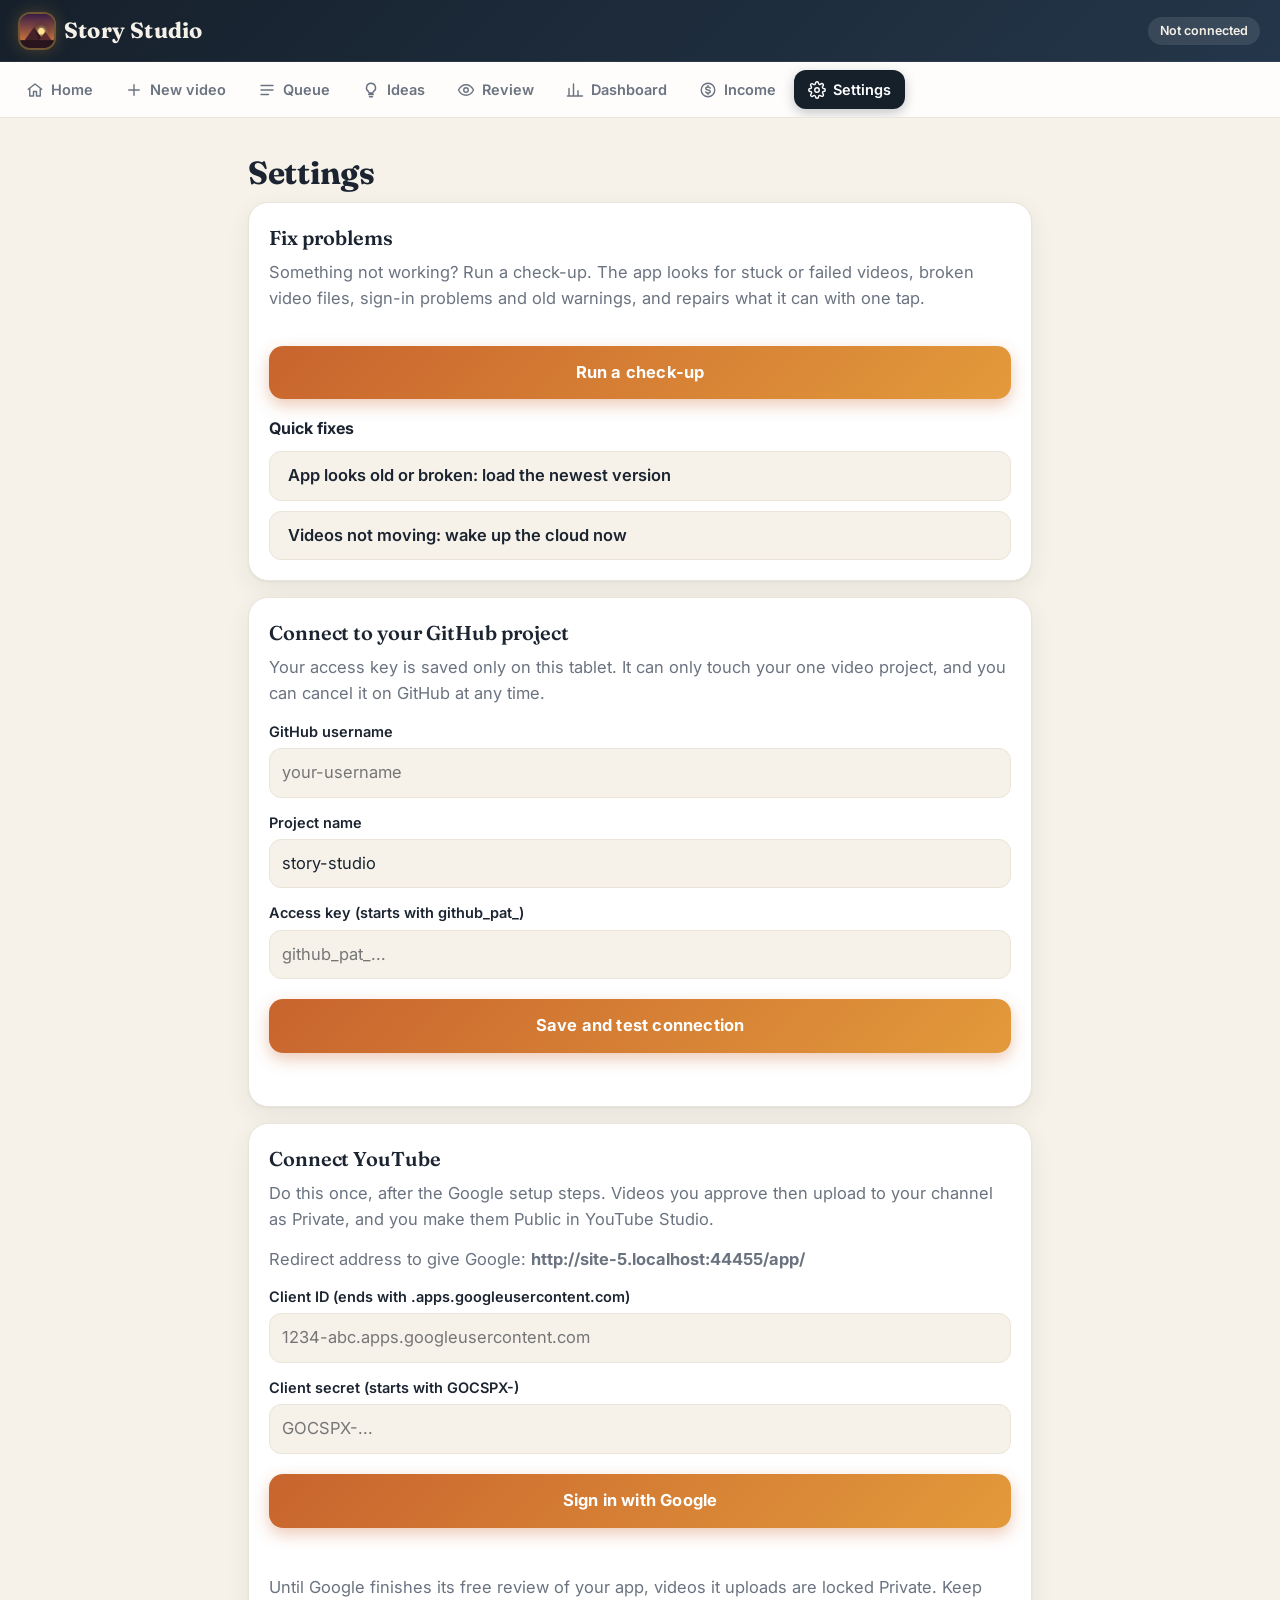
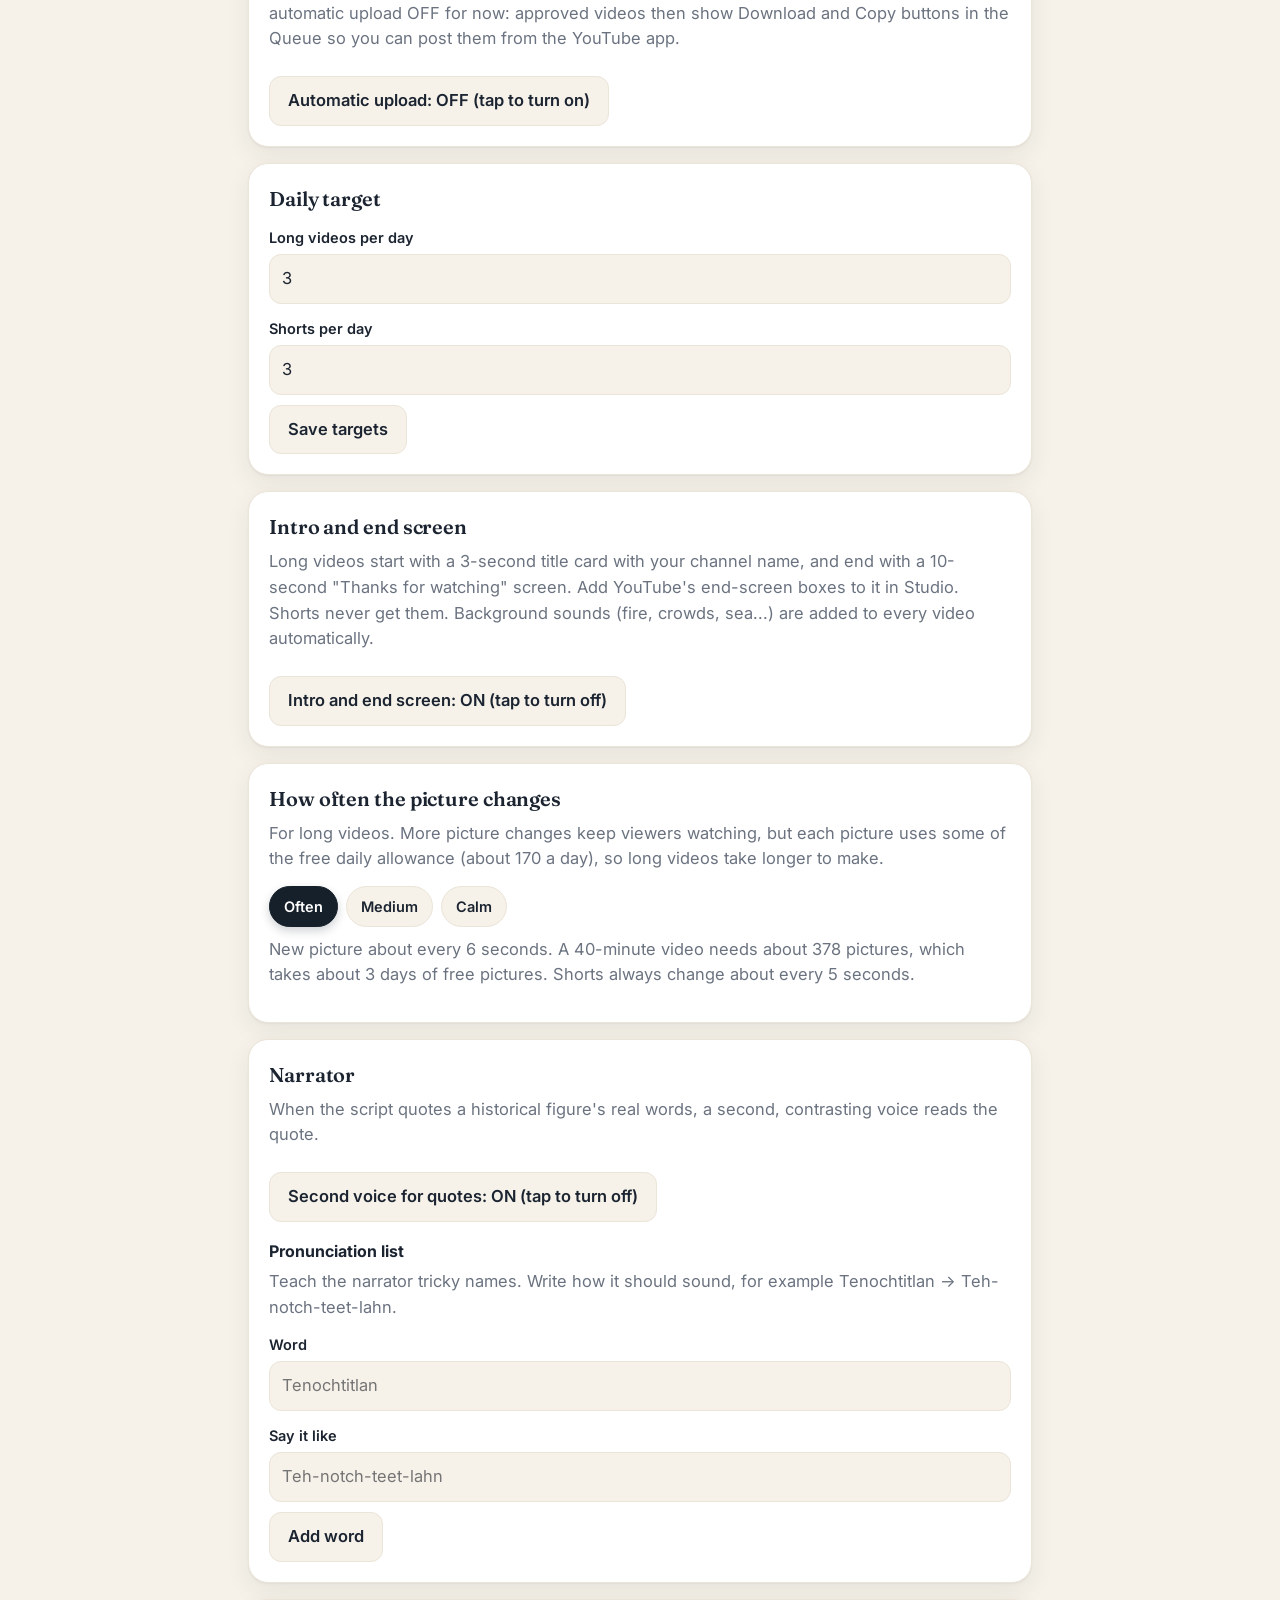
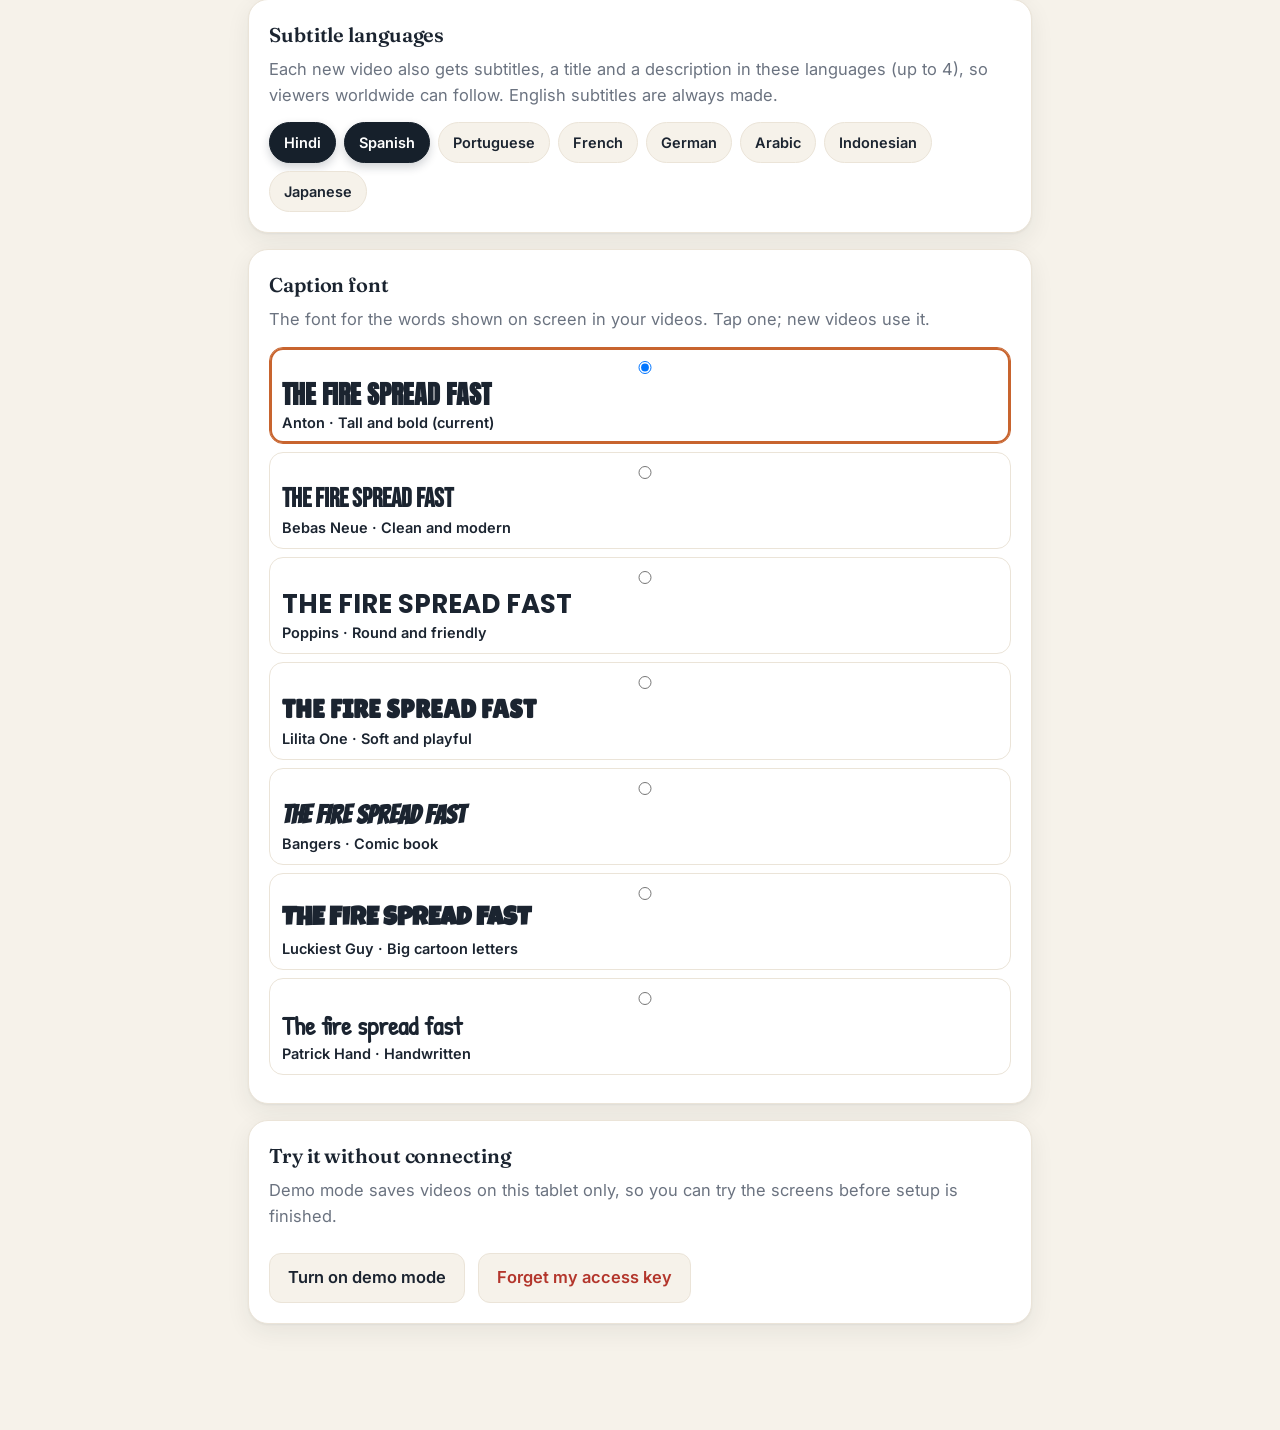
==== commit 2c0c6c4c: "Pause Redbubble art prints for now Hides the Art prints card, removes its to-do and weekly routine s" ====
--- a/app/index.html
+++ b/app/index.html
@@ -238,7 +238,7 @@
         </ol>
       </details>
     </div>
-    <div class="card" id="printCard">
+    <div class="card" id="printCard" hidden><!-- Redbubble paused for now: remove "hidden" to bring it back -->
       <h2>Art prints (Redbubble)</h2>
       <p class="hint">Your best pictures from each video, enlarged to print size, with the title, tags and description written for you. Redbubble prints them on posters, mugs and more, ships them, and pays you per sale. Redbubble does not allow apps to upload for you, so you paste them in: about 2 minutes each.</p>
       <button id="printToggle">Print files: ON (tap to turn off)</button>
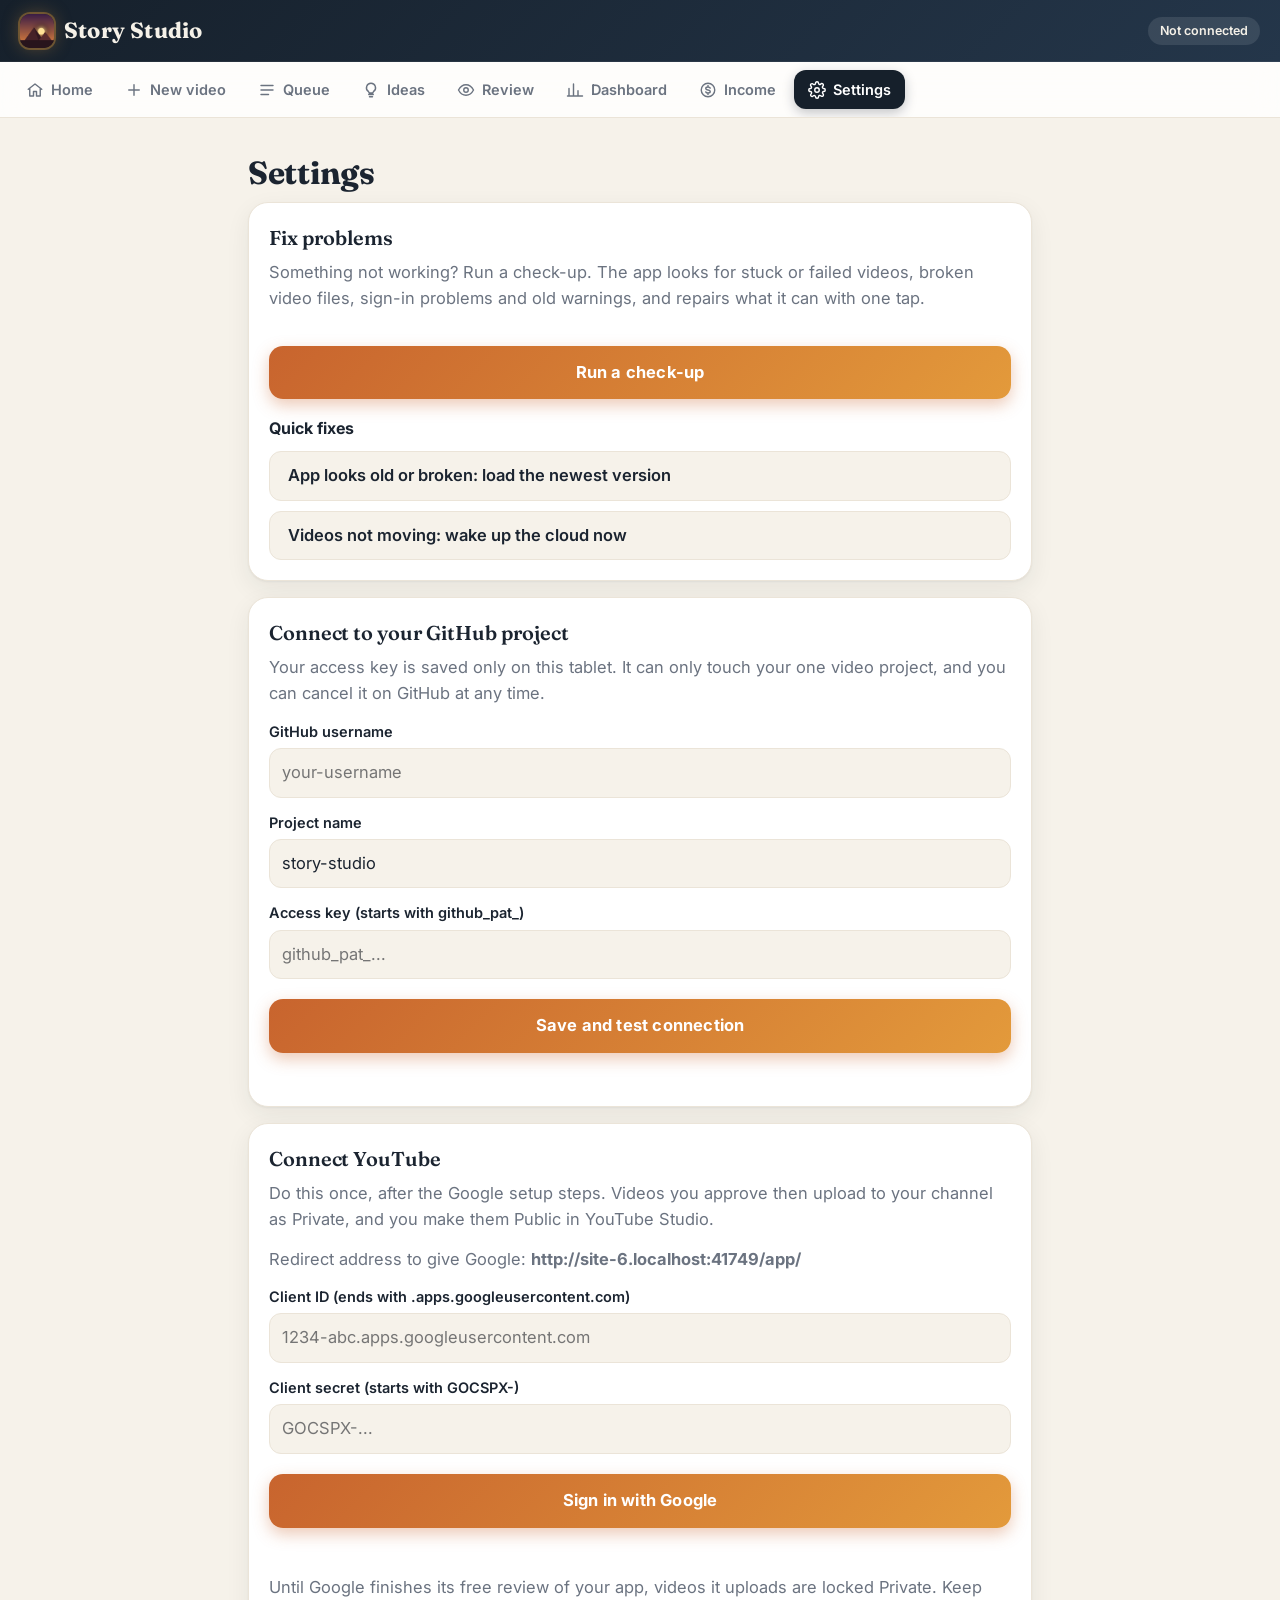
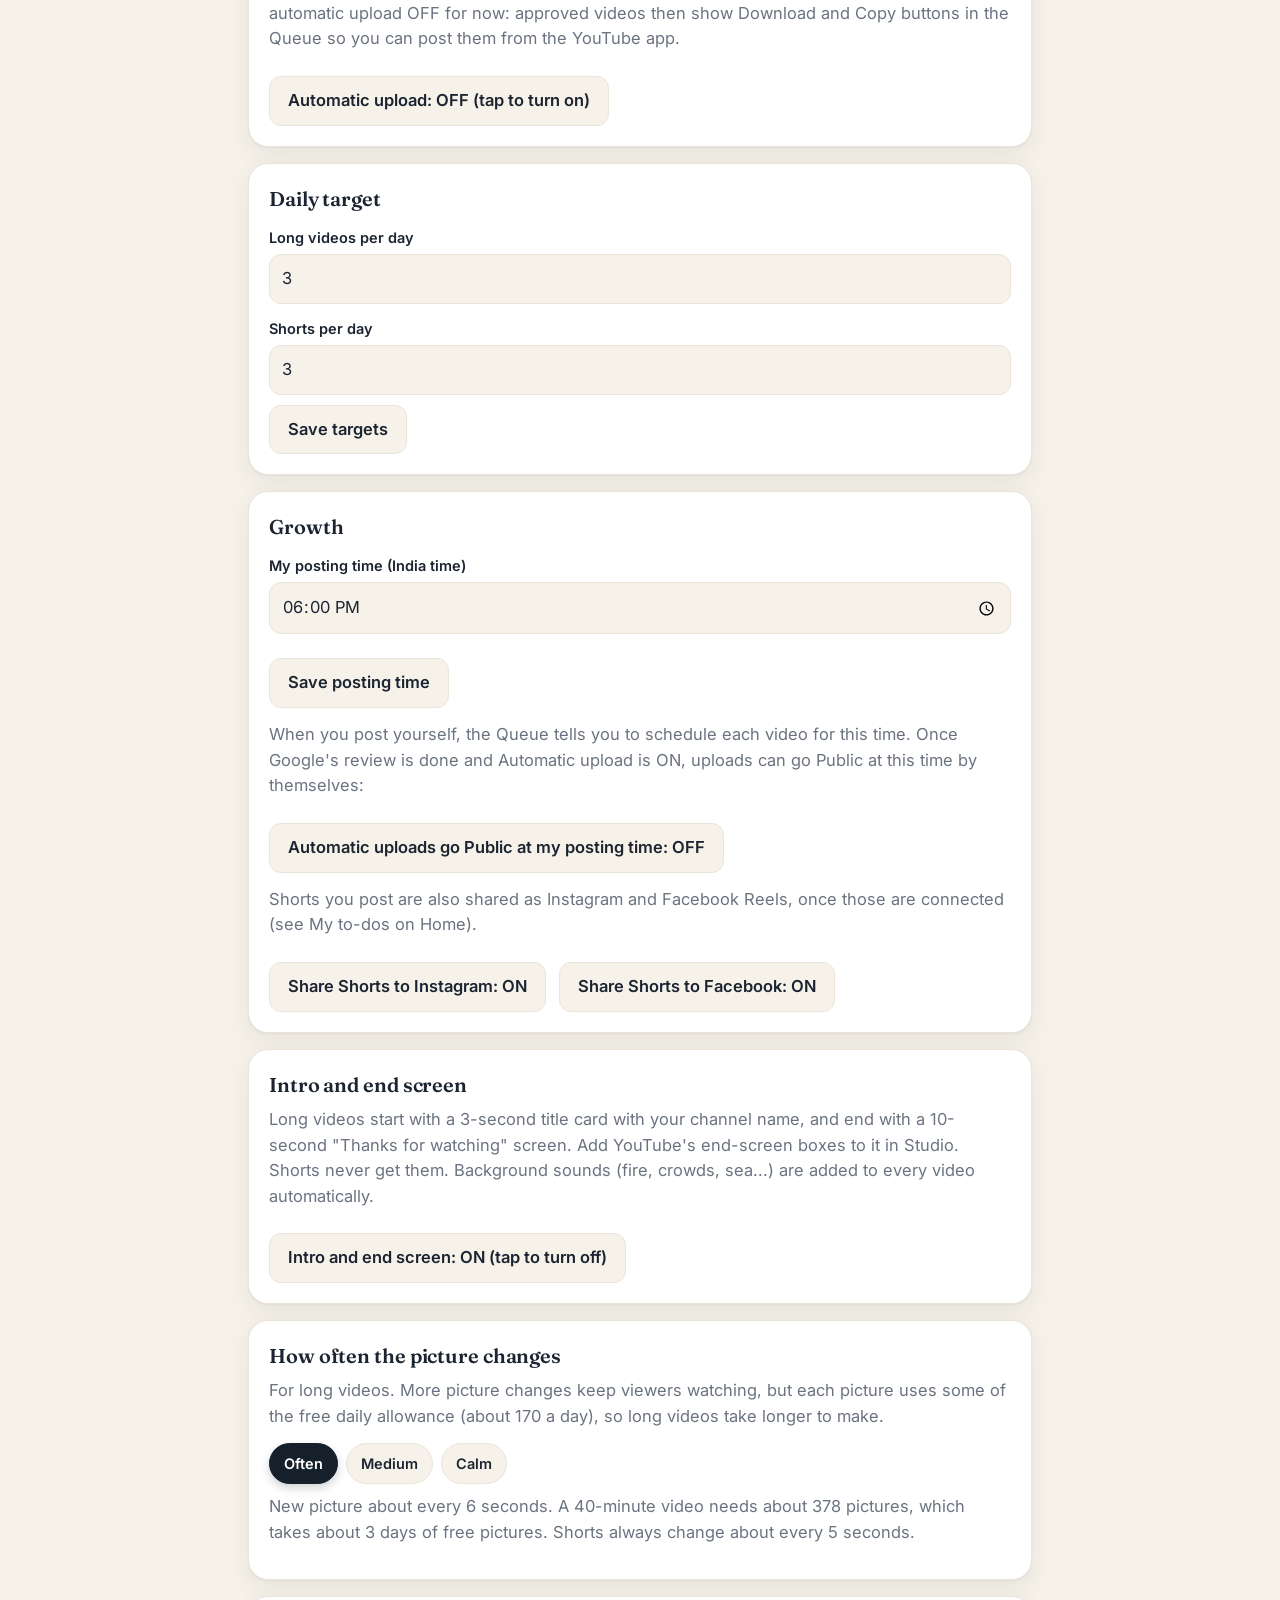
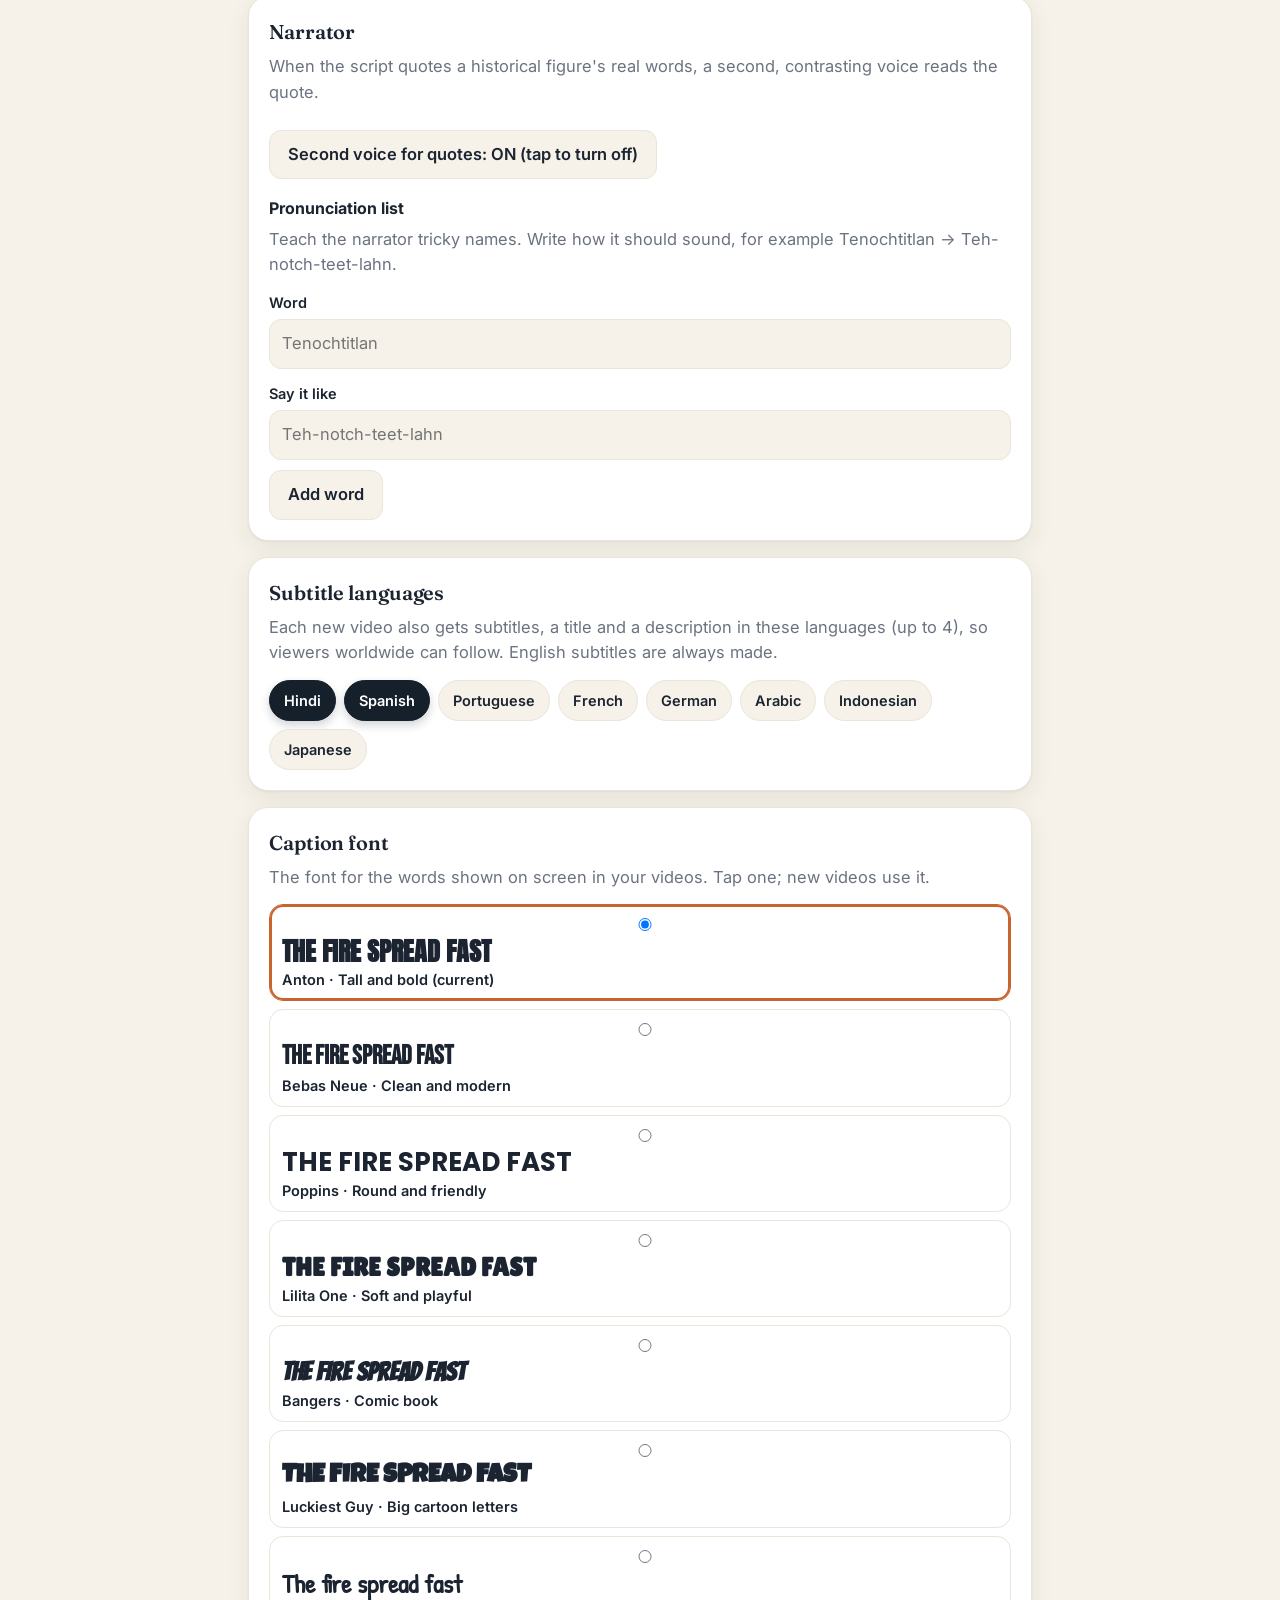
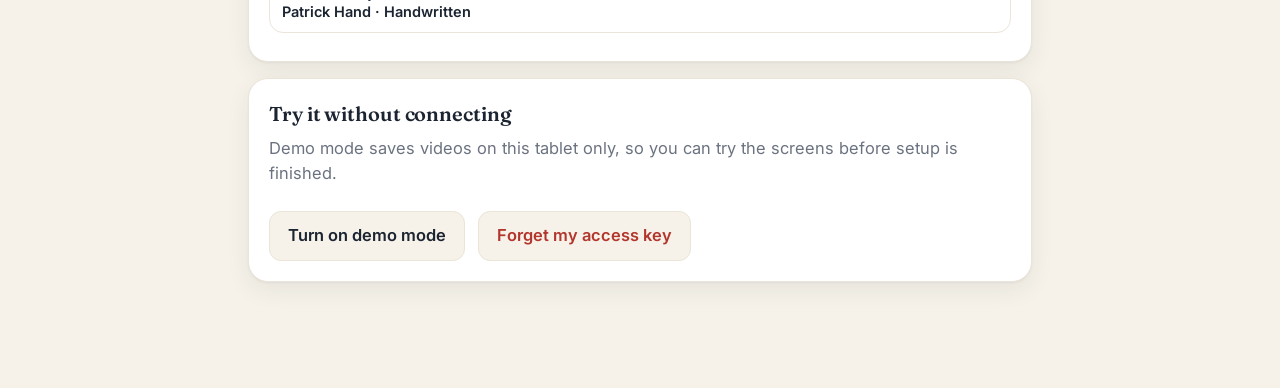
==== commit df28b7ee: "Growth and reach features: hook options, Test & compare helper, Shorts trailers, weekly topic report" ====
--- a/app/index.html
+++ b/app/index.html
@@ -148,6 +148,7 @@
       <button class="primary" id="askIdeas">Get fresh ideas</button>
       <p id="ideasMsg" class="msg"></p>
     </div>
+    <div id="weeklyBox"></div>
     <div class="seg qview" id="ideaView" style="margin-bottom:14px"><button type="button" data-v="swipe">Swipe cards</button><button type="button" data-v="list">List</button></div>
     <div id="ideasList"></div>
   </section>
@@ -162,6 +163,7 @@
     <div class="row"><h1>Review</h1><button id="refreshReview" class="ghost">Refresh</button></div>
     <p class="hint">Finished videos wait here for you. Nothing goes to YouTube until you tap <b>Approve</b>.</p>
     <div id="reviewList"></div>
+    <div id="commentsBox"></div>
   </section>
 
   <!-- REVIEW ONE VIDEO -->
@@ -357,6 +359,18 @@
       <input id="tShort" type="number" min="0" max="8" value="3">
       <button id="saveTargets">Save targets</button>
     </div>
+    <div class="card" id="growthCard">
+      <h2>Growth</h2>
+      <label for="postTime">My posting time (India time)</label>
+      <input id="postTime" type="time" value="18:00">
+      <p class="hint" id="postTimeHint"></p>
+      <button id="savePostTime">Save posting time</button>
+      <p class="hint" style="margin-top:14px">When you post yourself, the Queue tells you to schedule each video for this time. Once Google's review is done and Automatic upload is ON, uploads can go Public at this time by themselves:</p>
+      <button id="schedPub">Automatic uploads go Public at my posting time: OFF</button>
+      <p class="hint" style="margin-top:14px">Shorts you post are also shared as Instagram and Facebook Reels, once those are connected (see My to-dos on Home).</p>
+      <button id="igOn">Share Shorts to Instagram: ON</button>
+      <button id="fbOn">Share Shorts to Facebook: ON</button>
+    </div>
     <div class="card">
       <h2>Intro and end screen</h2>
       <p class="hint">Long videos start with a 3-second title card with your channel name, and end with a 10-second "Thanks for watching" screen. Add YouTube's end-screen boxes to it in Studio. Shorts never get them. Background sounds (fire, crowds, sea...) are added to every video automatically.</p>
@@ -401,5 +415,6 @@
 <div id="toast" class="toast" role="status"></div>
 <script src="app.js"></script>
 <script src="play.js"></script>
+<script src="grow.js"></script>
 </body>
 </html>
--- a/app/styles.css
+++ b/app/styles.css
@@ -358,3 +358,15 @@
 .tdalways { padding-left: 20px; margin: 8px 0 0; } .tdalways li { margin: 8px 0; line-height: 1.5; color: var(--ink); font-size: 14.5px; }
 .remind { display: flex; gap: 12px; align-items: center; background: color-mix(in srgb, var(--warn) 14%, var(--card)); border: 1px solid var(--warn); border-radius: 16px; padding: 12px 14px; margin: 0 0 14px; }
 .remind > div { flex: 1; min-width: 0; line-height: 1.45; } .remind .rbell { font-size: 22px; } .remind .rgo { margin: 0; flex: none; }
+/* growth and reach helpers (grow.js) */
+.psteps { margin: 6px 0 4px; padding-left: 22px; font-size: 15px; color: var(--muted); } .psteps li { margin: 3px 0; } .psteps b { color: var(--ink); }
+.plabel { font-size: 14px; font-weight: 400; color: var(--muted); margin-top: 12px; } .plabel b { color: var(--ink); }
+.posthelp .plink { margin-top: 4px; }
+details.tcbox { margin-top: 10px; border: 1px solid var(--line); border-radius: 12px; padding: 8px 12px; }
+details.tcbox summary { cursor: pointer; font-weight: 600; color: var(--accent); }
+details.tcbox h4 { margin: 12px 0 0; font-size: 15px; }
+.hookopt { border-top: 1px solid var(--line); padding: 8px 0; } .hookopt.on .hookline { color: var(--accent); }
+.hookopt:not(.on) .hookline { font-weight: 500; font-size: 17px; } .hookopt button { margin-top: 6px; padding: 8px 14px; }
+.cmt { border-top: 1px solid var(--line); padding: 12px 0 4px; } .ctext { margin: 6px 0 8px; white-space: pre-wrap; }
+.cmt .row button { margin-top: 8px; } .cmt .row button.primary { padding: 12px; }
+.widea { border-top: 1px solid var(--line); padding: 10px 0; } .widea button { margin-top: 6px; padding: 8px 14px; }
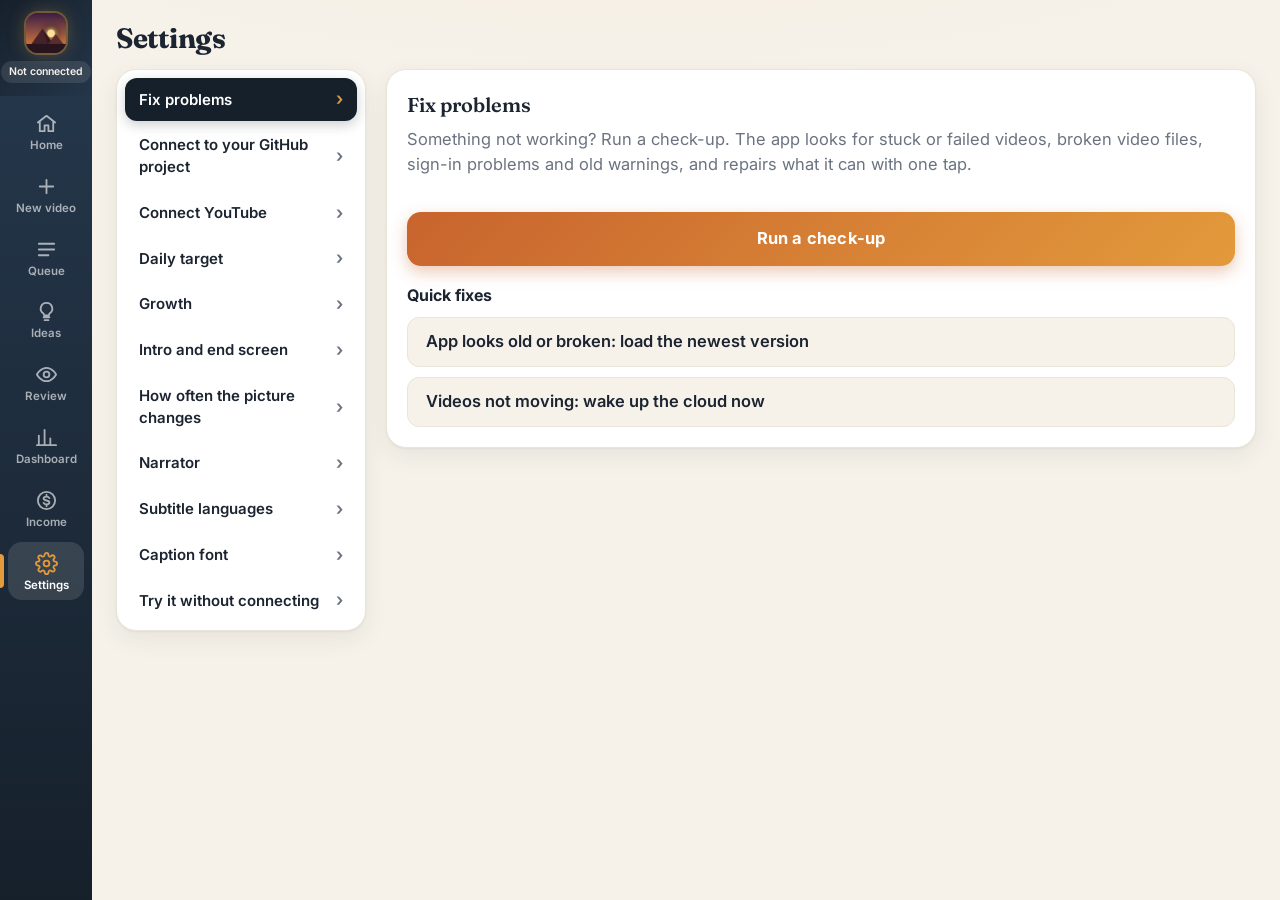
==== commit c7a2f3be: "New tablet layout with far less scrolling: side rail, section lists, side-by-side cards, fold-up tas" ====
--- a/app/index.html
+++ b/app/index.html
@@ -54,6 +54,7 @@
     </div>
     <div id="onePlan">
     <p class="hint">Fill this in and tap <b>Start making it</b>. The cloud makes the video while you do other things.</p>
+    <div class="csplit"><div class="cside">
     <div class="card studio">
       <div class="pvwrap"><div id="pv" class="pv short" role="button" tabindex="0" aria-label="Preview. Tap to try another caption font">
         <div class="pvsun"></div><div class="pvhills"></div><div class="pvcap" id="pvCap"></div><div class="pvbadge" id="pvBadge"></div></div>
@@ -66,12 +67,21 @@
       </div>
     </div>
     <div class="presets"><span class="plabel">Presets</span><div class="chips" id="presetChips"></div></div>
+    </div>
     <form id="jobForm" class="card">
+      <div class="fgrid">
+      <div class="f wide">
+      <label for="topic">Topic <span class="req">required</span></label>
+      <input id="topic" required placeholder="e.g. The night the Library of Alexandria burned">
+      </div>
+      <div class="f">
       <label>Format</label>
       <div class="seg" id="formatSeg">
         <button type="button" data-v="short" class="on">Short (vertical, up to 60s)</button>
         <button type="button" data-v="long">Long video (wide)</button>
       </div>
+      </div>
+      <div class="f">
 
       <div id="kindBox">
       <label>Kind of Short</label>
@@ -80,15 +90,15 @@
         <button type="button" data-v="quiz">Quiz (viewers guess)</button>
       </div>
       </div>
-
       <label for="length">Length</label>
       <select id="length"></select>
-
-      <label for="topic">Topic <span class="req">required</span></label>
-      <input id="topic" required placeholder="e.g. The night the Library of Alexandria burned">
-
+      </div>
+
+      <div class="f">
       <label for="theme">Theme or angle</label>
       <input id="theme" placeholder="e.g. mystery, forgotten hero, what if, turning point">
+      </div>
+      <div class="f">
 
       <label for="tone">Tone</label>
       <select id="tone">
@@ -99,7 +109,8 @@
         <option>Calm and reflective</option>
         <option>Epic and inspiring</option>
       </select>
-
+      </div>
+      <div class="f">
       <label for="audience">Target audience</label>
       <select id="audience">
         <option>General global audience</option>
@@ -107,25 +118,32 @@
         <option>History fans who know the basics</option>
         <option>Curious adults new to history</option>
       </select>
-
+      </div>
+      <div class="f">
       <label for="voice">Narrator voice</label>
       <select id="voice">
         <option value="en-US-male">Male, American</option>
         <option value="en-GB-male">Male, British</option>
         <option value="en-IN-male">Male, Indian English (experimental)</option>
       </select>
-
+      </div>
+      <div class="f">
       <label for="series">Series <span class="req">optional</span></label>
       <input id="series" list="seriesList" placeholder="e.g. Fallen Empires (videos in a series link to each other)">
       <datalist id="seriesList"></datalist>
       <p class="hint" id="seriesHint" style="margin-top:6px"></p>
+      </div>
+      <div class="f wide">
       <label for="notes">Extra notes</label>
-      <textarea id="notes" rows="3" placeholder="Anything else: facts to include, things to avoid, a question to end on..."></textarea>
+      <textarea id="notes" rows="2" placeholder="Anything else: facts to include, things to avoid, a question to end on..."></textarea>
+      </div>
+      </div>
 
       <button class="primary" type="submit" id="submitBtn">Start making it</button>
       <button type="button" id="savePreset">Save these settings as a preset</button>
       <p id="formMsg" class="msg"></p>
     </form>
+    </div>
     </div>
   </section>
 
@@ -142,6 +160,7 @@
   <section id="tab-ideas" class="tab">
     <div class="row"><h1>Topic ideas</h1><button id="refreshIdeas" class="ghost">Refresh</button></div>
     <p class="hint">Fresh ideas arrive every morning, ranked by how likely viewers are to watch. Tap <b>Use this</b> to plan a video from one.</p>
+    <div class="isplit"><div class="iside">
     <div class="card">
       <label for="ideaFocus">Want ideas about something specific? (optional)</label>
       <input id="ideaFocus" placeholder="e.g. ancient India, inventions, the ocean, World War II">
@@ -149,8 +168,10 @@
       <p id="ideasMsg" class="msg"></p>
     </div>
     <div id="weeklyBox"></div>
+    </div><div class="imain">
     <div class="seg qview" id="ideaView" style="margin-bottom:14px"><button type="button" data-v="swipe">Swipe cards</button><button type="button" data-v="list">List</button></div>
     <div id="ideasList"></div>
+    </div></div>
   </section>
 
   <!-- SCRIPT VIEW -->
@@ -162,8 +183,8 @@
   <section id="tab-review" class="tab">
     <div class="row"><h1>Review</h1><button id="refreshReview" class="ghost">Refresh</button></div>
     <p class="hint">Finished videos wait here for you. Nothing goes to YouTube until you tap <b>Approve</b>.</p>
-    <div id="reviewList"></div>
-    <div id="commentsBox"></div>
+    <div class="rsplit"><div id="reviewList"></div>
+    <div id="commentsBox"></div></div>
   </section>
 
   <!-- REVIEW ONE VIDEO -->
@@ -416,5 +437,6 @@
 <script src="app.js"></script>
 <script src="play.js"></script>
 <script src="grow.js"></script>
+<script src="layout.js"></script>
 </body>
 </html>
--- a/app/styles.css
+++ b/app/styles.css
@@ -370,3 +370,112 @@
 .cmt { border-top: 1px solid var(--line); padding: 12px 0 4px; } .ctext { margin: 6px 0 8px; white-space: pre-wrap; }
 .cmt .row button { margin-top: 8px; } .cmt .row button.primary { padding: 12px; }
 .widea { border-top: 1px solid var(--line); padding: 10px 0; } .widea button { margin-top: 6px; padding: 8px 14px; }
+/* ===== Workbench layout (less scrolling) ===== */
+/* Tasks on Home fold up: tap one to see its steps */
+.tapnote { font-size: 13px; margin: 2px 0 4px; }
+.rtask { padding: 9px 0; }
+.rtask .rbody { cursor: pointer; }
+.rtask:not(.open) .rbody > .meta, .rtask:not(.open) .rbody > .rgo { display: none; }
+.rtask:has(.rbody > .meta) .rbody > b::after { content: "▾"; display: inline-block; margin-left: 6px; color: var(--muted); font-size: 12px; transition: transform .15s; }
+.rtask.open .rbody > b::after { transform: rotate(180deg); }
+.rtask.open { background: color-mix(in srgb, var(--accent-2) 6%, transparent); border-radius: 12px; }
+/* Section list (Settings, Income) */
+.pane { display: grid; grid-template-columns: 250px minmax(0, 1fr); gap: 20px; align-items: start; }
+.pnav { position: sticky; top: 12px; display: flex; flex-direction: column; gap: 2px; background: var(--card); border: 1px solid var(--line); border-radius: 20px; padding: 8px; box-shadow: var(--shadow); }
+.pnav button { margin: 0; display: flex; align-items: center; justify-content: space-between; gap: 8px; text-align: left; border: none; background: transparent; padding: 11px 14px; border-radius: 12px; font-size: 15px; color: var(--ink); }
+.pnav button i { font-style: normal; color: var(--muted); font-size: 18px; line-height: 1; }
+.pnav button:hover { background: var(--bg); }
+.pnav button.on { background: var(--navy); color: #fff; box-shadow: 0 4px 12px rgba(22,32,43,.22); } .pnav button.on i { color: var(--accent-2); }
+@media (prefers-color-scheme: dark) { .pnav button.on { background: var(--accent); } .pnav button.on i { color: #fff; } }
+.pbody > .card { display: none; } .pbody > .card.pon { display: block; animation: rise .22s ease-out; }
+@media (max-width: 639px) {
+  .pane { display: block; }
+  .pnav { position: static; flex-direction: row; overflow-x: auto; scrollbar-width: none; margin-bottom: 14px; border-radius: 16px; padding: 6px; }
+  .pnav::-webkit-scrollbar { display: none; }
+  .pnav button { flex: none; padding: 9px 14px; font-size: 14px; } .pnav button i { display: none; }
+}
+/* Home: cards side by side */
+.hgrid { display: grid; gap: 0 16px; align-items: start; }
+.hgrid .hhero { margin-top: 6px; }
+.hgrid .badges { grid-template-columns: repeat(auto-fill, minmax(86px, 1fr)); gap: 8px; }
+.hgrid .badge { padding: 8px 4px; } .hgrid .badge .bic { width: 36px; height: 36px; font-size: 15px; } .hgrid .badge b { font-size: 12px; }
+/* New video, Ideas, form grid */
+@media (min-width: 600px) {
+  .fgrid { display: grid; grid-template-columns: 1fr 1fr; gap: 0 18px; }
+  .fgrid .f.wide { grid-column: 1 / -1; }
+}
+/* ---- Tablet: side rail and wide pages ---- */
+@media (min-width: 760px) {
+  :root { --rail: 92px; }
+  .top { position: fixed; left: 0; top: 0; width: var(--rail); height: 96px; flex-direction: column; justify-content: center; gap: 8px; padding: 10px 6px; z-index: 6; box-shadow: none; }
+  .brand span { display: none; } .brand img { width: 40px; height: 40px; border-radius: 12px; }
+  .pill { font-size: 10.5px; padding: 3px 8px; white-space: nowrap; }
+  .tabs { position: fixed; left: 0; top: 96px; bottom: 0; width: var(--rail); flex-direction: column; gap: 4px; padding: 6px 8px 16px; overflow-y: auto; border: none; backdrop-filter: none;
+    background: linear-gradient(180deg, var(--navy-2) 0%, var(--navy) 100%); z-index: 6; }
+  .tabs button { flex-direction: column; gap: 4px; padding: 10px 2px 8px; font-size: 11.5px; line-height: 1.2; text-align: center; color: rgba(255,255,255,.62); border-radius: 14px; position: relative; }
+  .tabs button svg { width: 23px; height: 23px; }
+  .tabs button:hover { color: #fff; background: rgba(255,255,255,.06); }
+  .tabs button.on { background: rgba(255,255,255,.12); color: #fff; box-shadow: none; }
+  .tabs button.on svg { color: var(--accent-2); }
+  .tabs button.on::before { content: ""; position: absolute; left: -8px; top: 12px; bottom: 12px; width: 4px; border-radius: 0 4px 4px 0; background: var(--accent-2); }
+  @media (prefers-color-scheme: dark) { .tabs button.on { background: rgba(255,255,255,.12); } }
+  main { margin: 0 0 0 var(--rail); max-width: 1480px; padding: 4px 24px 40px; }
+  h1 { font-size: 28px; margin: 14px 0 10px; }
+  .toast { left: calc(50% + var(--rail) / 2); }
+  .hgrid { grid-template-columns: 1fr 1fr; }
+  .hgrid .hc1 { grid-row: span 2; } .hgrid .hc3 { grid-column: 2; }
+  .ntiles { grid-template-columns: repeat(4, 1fr); } .ntile { padding: 10px 12px; } .ntile b { font-size: 26px; }
+}
+@media (min-width: 1100px) {
+  .hgrid { grid-template-columns: repeat(3, minmax(0, 1fr)); }
+  .hgrid .hc1 { grid-row: auto; } .hgrid .hc3 { grid-column: 3; }
+}
+@media (min-width: 900px) {
+  .csplit { display: grid; grid-template-columns: 290px minmax(0, 1fr); gap: 20px; align-items: start; }
+  .cside { position: sticky; top: 12px; }
+  .cside .studio { grid-template-columns: 1fr; gap: 8px; text-align: center; }
+  .cside .pv.short { max-width: 150px; } .cside .pvside .hint { display: none; } .cside .dice { margin: 4px auto 10px; }
+  .cside .budget { text-align: left; }
+  #jobForm label { margin-top: 12px; }
+  #jobForm button.primary { margin-top: 16px; }
+  #wkDays { display: grid; grid-template-columns: repeat(auto-fill, minmax(330px, 1fr)); gap: 0 16px; align-items: start; }
+  .isplit { display: grid; grid-template-columns: 360px minmax(0, 1fr); gap: 20px; align-items: start; }
+  .iside { position: sticky; top: 12px; }
+  .rsplit { display: grid; grid-template-columns: minmax(0, 1.3fr) minmax(0, 1fr); gap: 20px; align-items: start; }
+  .rsplit:has(> #commentsBox:empty) { grid-template-columns: 1fr; }
+  #queueList { display: grid; grid-template-columns: repeat(auto-fill, minmax(400px, 1fr)); gap: 16px; align-items: start; }
+  #queueList > .card { margin: 0; } #queueList > .board, #queueList > .empty, #queueList > :not(.card) { grid-column: 1 / -1; }
+  #statsView { columns: 2; column-gap: 16px; }
+  #statsView > * { break-inside: avoid; } #statsView > .dhero, #statsView > .tiles { column-span: all; }
+  #statsView > .dhero { margin-top: 0; }
+}
+@media (min-width: 1000px) {
+  #reviewView { columns: 2; column-gap: 20px; }
+  #reviewView > * { break-inside: avoid; } #reviewView > h1, #reviewView > .hint { column-span: all; }
+}
+.hgrid .badges { grid-template-columns: repeat(auto-fill, minmax(68px, 1fr)); gap: 6px; }
+.hgrid .badge { padding: 6px 2px; gap: 2px; } .hgrid .badge .bic { width: 30px; height: 30px; font-size: 13px; } .hgrid .badge b { font-size: 11px; } .hgrid .badge .meta { font-size: 10.5px; }
+.hgrid .card > .row .meta { font-size: 13px; text-align: right; }
+.hgrid .hrowi { padding: 9px 0; }
+.hgrid .hrowi.ok .hmain > .meta { display: none; }
+@media (min-width: 760px) { .hgrid .shortcuts { display: none; } }
+@media (min-width: 900px) {
+  #tab-create > h1 { display: inline-block; margin-right: 18px; vertical-align: middle; }
+  #tab-create > .modeSeg { display: inline-flex; vertical-align: middle; width: 380px; margin: 4px 0 10px; }
+  #tab-create .seg button { padding: 9px 10px; font-size: 14.5px; }
+  .fgrid .cchip { padding: 7px 12px; font-size: 13.5px; }
+  .fgrid .chips { gap: 6px; }
+  #jobForm { padding-top: 8px; }
+  #submitBtn { display: inline-block; width: calc(62% - 10px); margin-right: 8px; vertical-align: middle; }
+  #savePreset { width: 38%; vertical-align: middle; margin: 16px 0 0; padding: 14px 10px; }
+}
+.rmin { white-space: nowrap; }
+@media (min-width: 900px) {
+  #statsView > .dhero { display: grid; grid-template-columns: auto 1fr; column-gap: 28px; align-items: end; padding: 18px 22px; }
+  #statsView > .dhero .k, #statsView > .dhero h2 { grid-column: 1 / -1; } #statsView > .dhero h2 { margin-bottom: 6px; }
+  #statsView > .dhero .big { font-size: 44px; } #statsView > .dhero .lbl { grid-column: 1; }
+  #statsView > .dhero .next { grid-column: 2; grid-row: 3 / span 2; margin-top: 0; }
+}
+@media (min-width: 760px) and (max-width: 899px) {
+  #statsView { columns: 2; column-gap: 14px; } #statsView > * { break-inside: avoid; } #statsView > .dhero, #statsView > .tiles { column-span: all; }
+}
